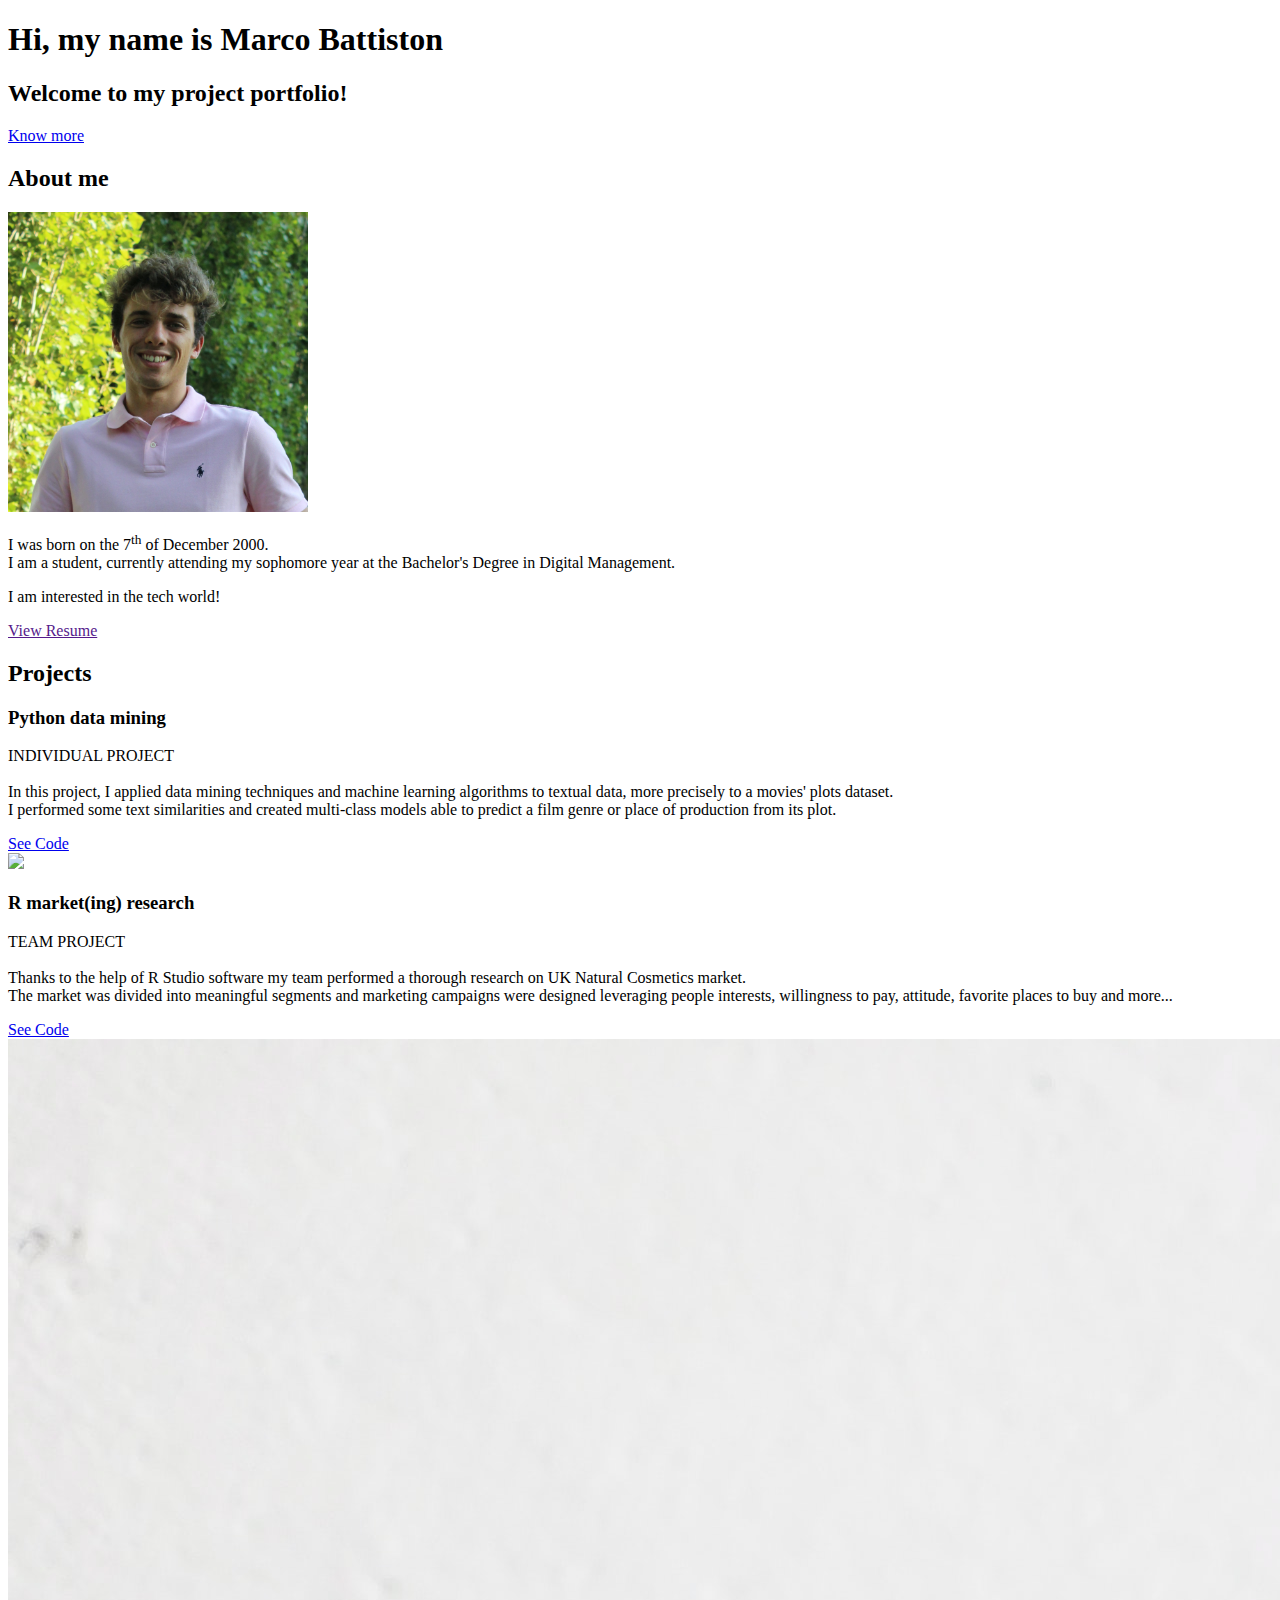
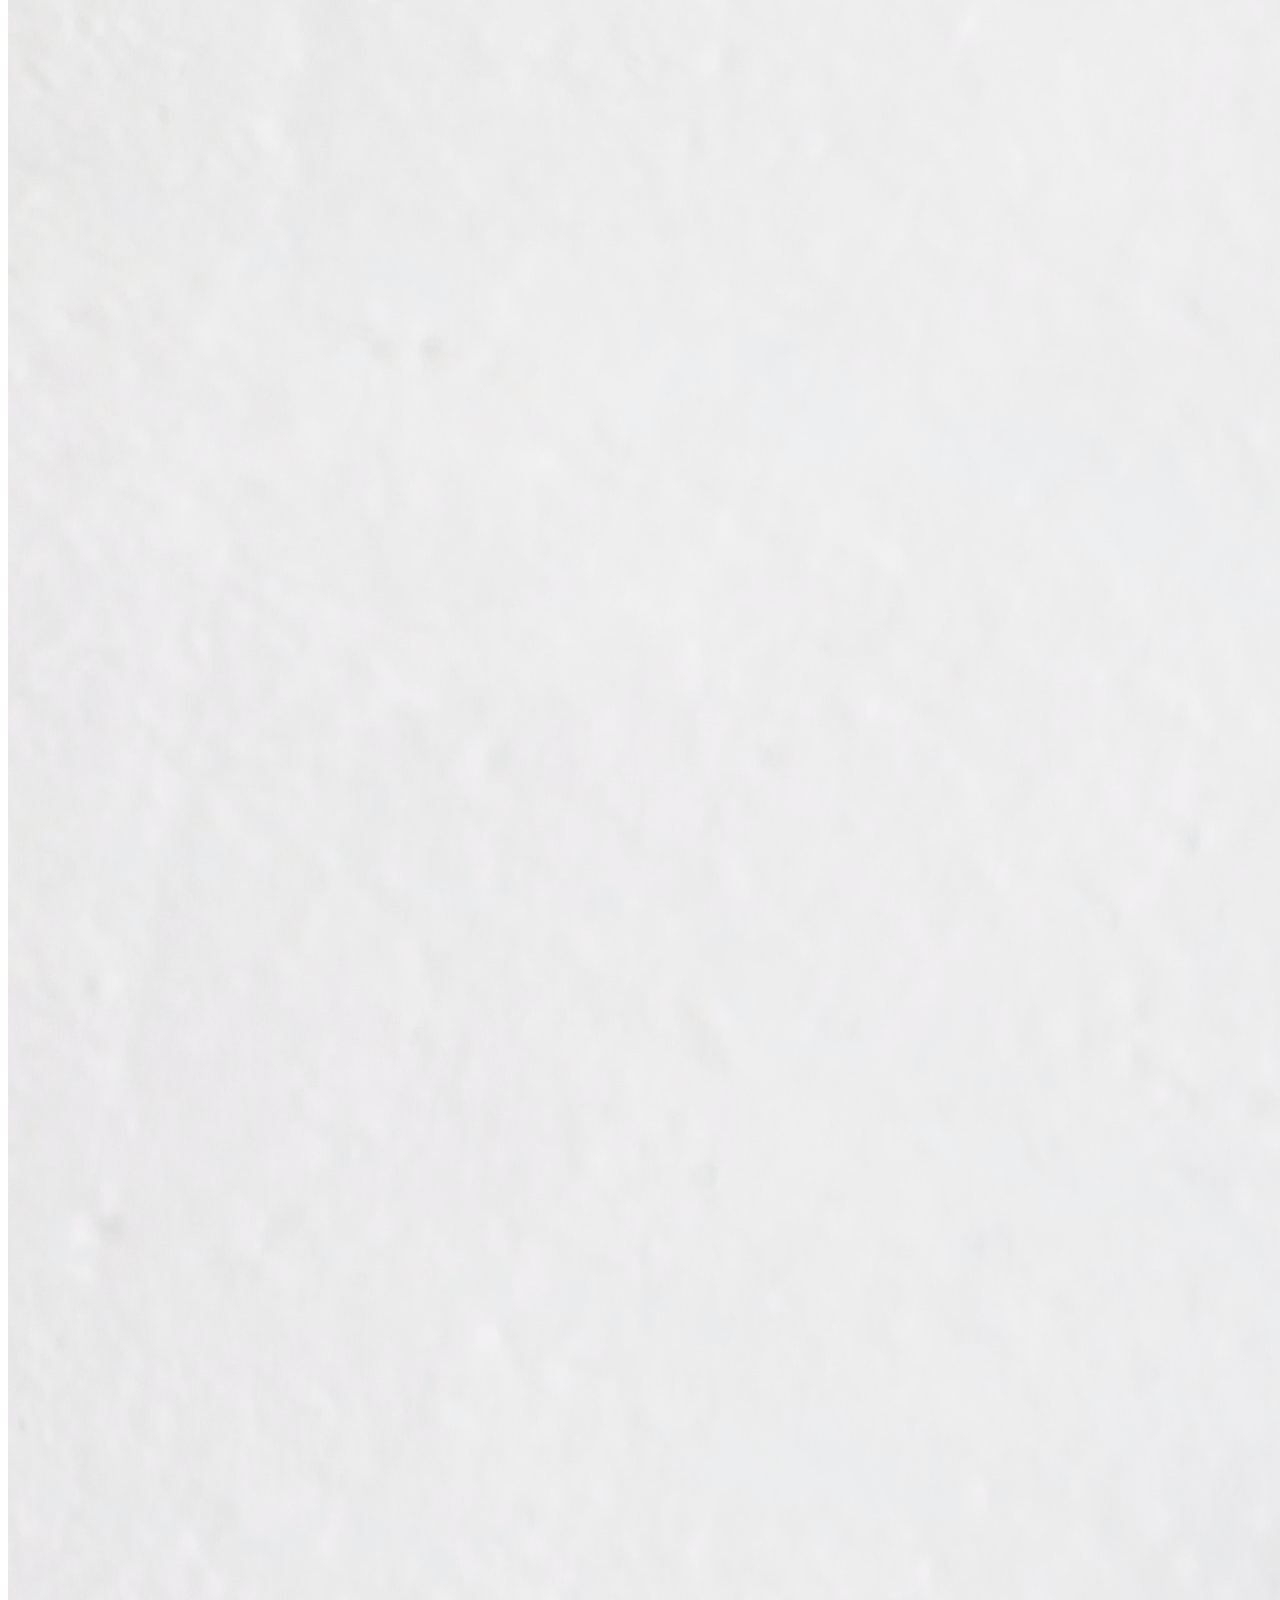
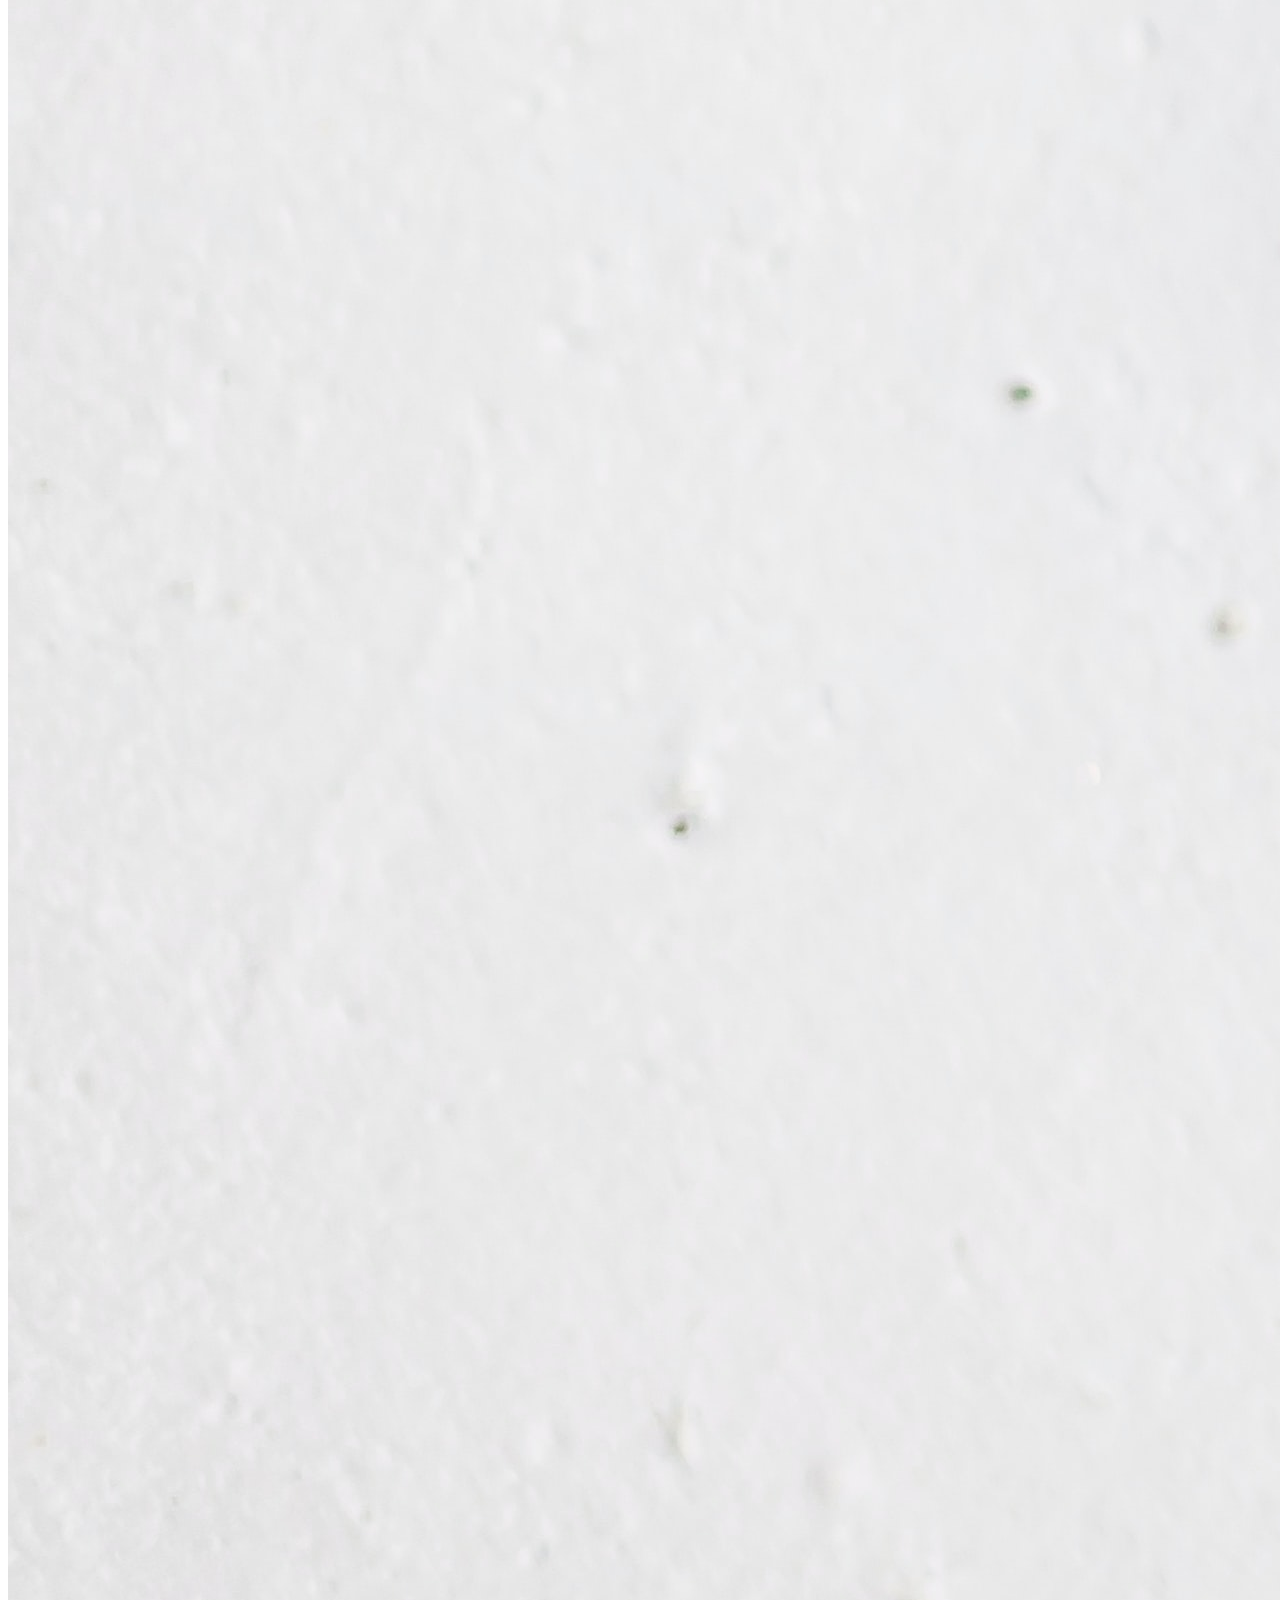
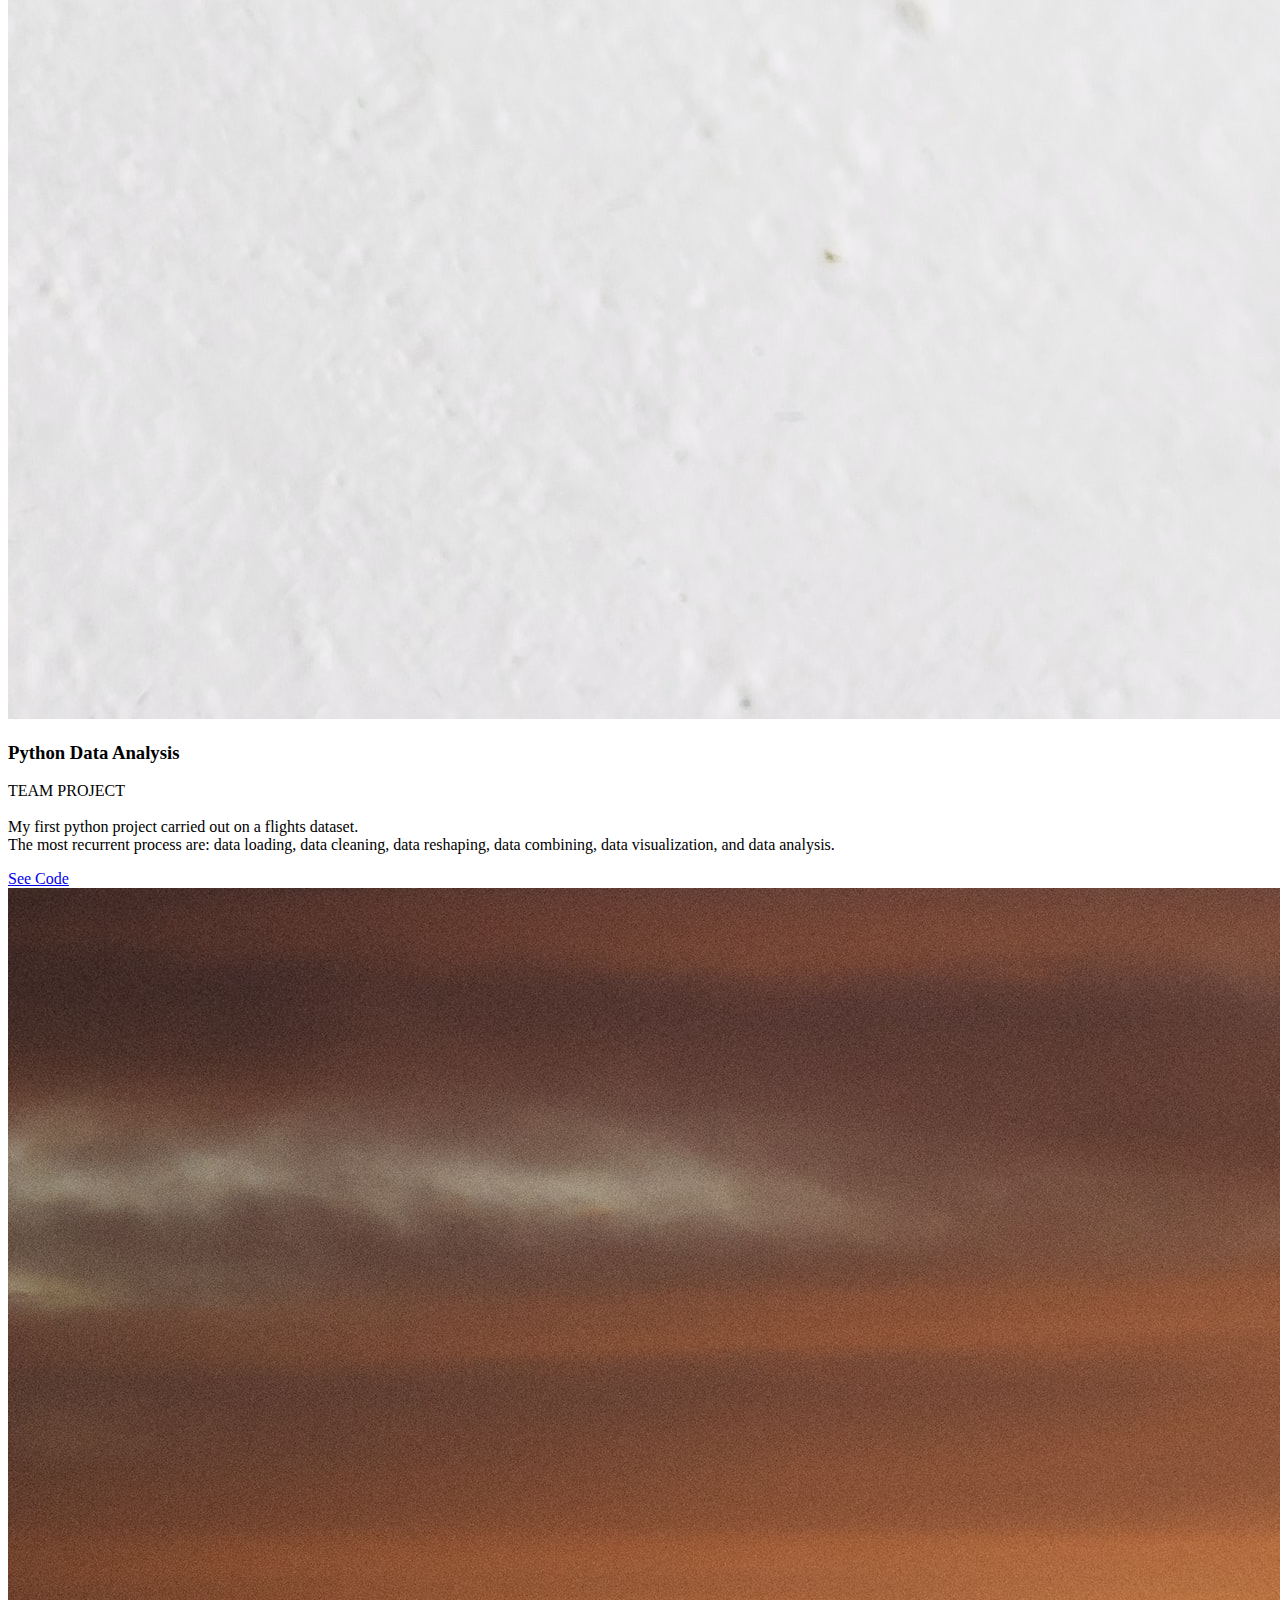
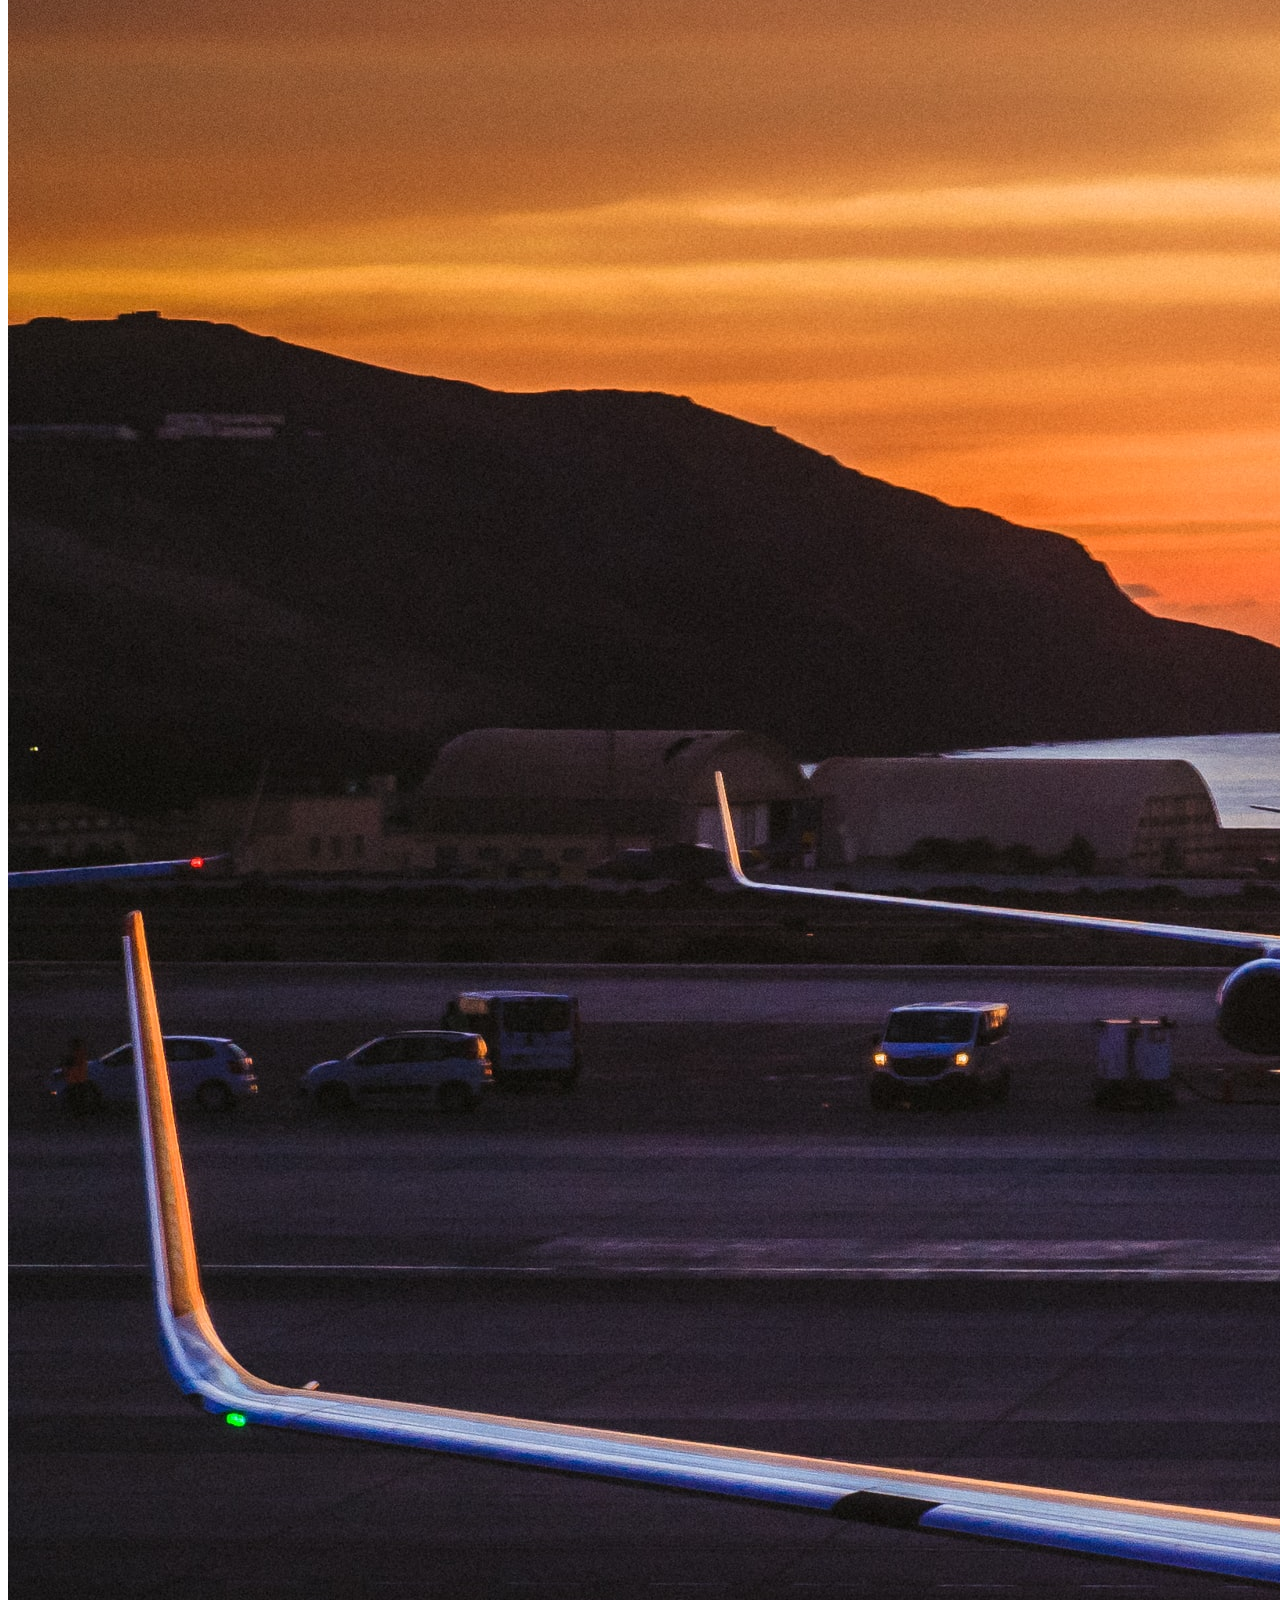
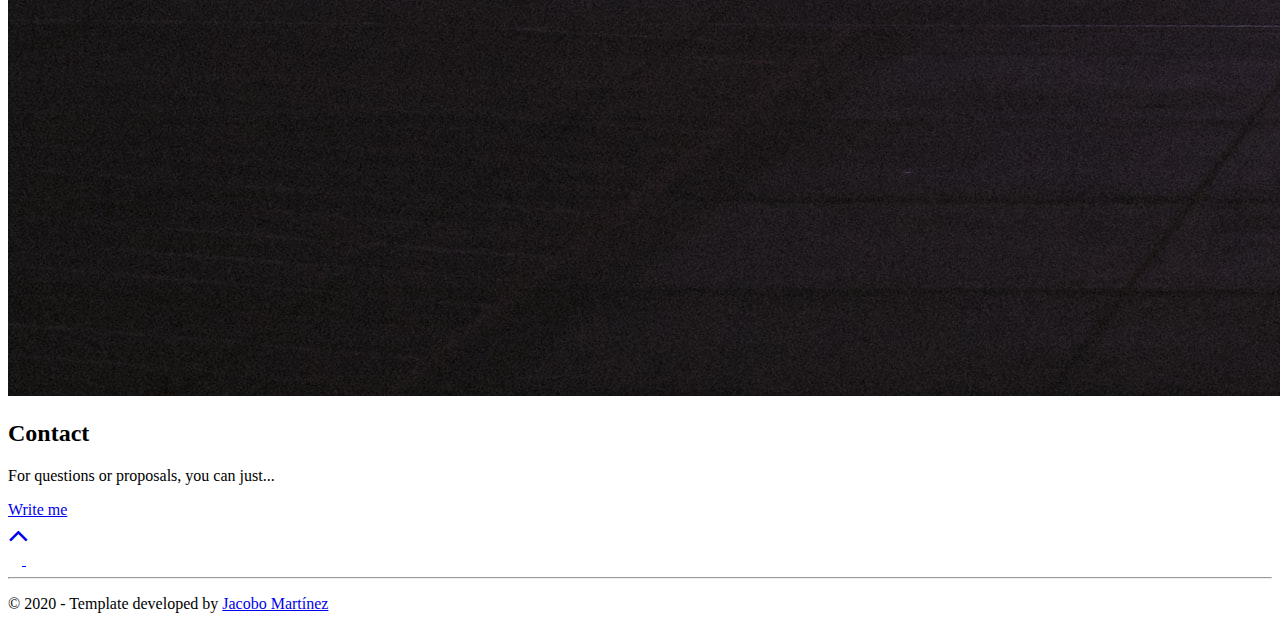
==== src/template.html @ fd0ce382 "Update template.html" ====
<!DOCTYPE html>
<html lang="en">
  <head>
    <meta charset="utf-8" />
    <meta http-equiv="X-UA-Compatible" content="IE=edge" />
    <meta name="viewport" content="width=device-width, initial-scale=1" />
    <link rel="shortcut icon" type="image/png" href="./assets/favicon.png" />

    <!-- Put here your site title -->
    <title>Marco Battiston | Portfolio</title>
    <!-- Add some coding keywords below, Ex: (javascript, yourusername, etc) -->
    <meta name="keywords" content="[username], [name], skill" />
    <!-- Improve your SEO by adding a small descrption of you -->
    <meta name="description" content="[Your name here] | Developer" />

    <!-- Required librarys -->
    <link
      rel="stylesheet"
      href="https://cdnjs.cloudflare.com/ajax/libs/font-awesome/4.7.0/css/font-awesome.min.css"
    />
    <script src="https://unpkg.com/scrollreveal"></script>
    <script>
      ScrollReveal({ reset: false });
    </script>

    <!-- Remove this script once you setup your custom portfolio -->
    <script async defer src="https://buttons.github.io/buttons.js"></script>
  </head>

  <!-- Follow the HTML instructions to create your stunning portfolio website -->
  <body>
    <div id="top"></div>

    <!-- **** Hero Section **** -->
    <div id="hero" class="jumbotron">
      <div class="container">
        <h1 class="hero-title" class="load-hidden">
          Hi, my name is <span class="text-color-main">Marco Battiston</span>
          <br /></h1>
         <h2 class="hero-titlee" class="load-hidden">Welcome to my project portfolio!</h2>
        <p class="hero-cta" class="load-hidden">
          <a class="cta-btn cta-btn--hero" href="#about">Know more</a>
        </p>
      </div>
    </div>
    <!-- /END Hero Section -->

    <!-- **** About Section **** -->
    <section id="about">
      <div class="container">
        <h2 class="section-title">About me</h2>
        <div class="row about-wrapper">
          <div class="col-md-6 col-sm-12">
            <div class="about-wrapper__image">
              <img
                class="img-fluid rounded shadow-lg"
                height="auto"
                width="300px"
                src="./assets/profile.jpg"
                alt="Profile Image"
              />
            </div>
          </div>
          <div class="col-md-6 col-sm-12">
            <div class="about-wrapper__info">
              <p class="about-wrapper__info-text">
                I was born on the 7<sup>th</sup> of December 2000. <br>
                I am a student, currently attending my sophomore year at the Bachelor's Degree in Digital Management.
              </p>
              <p class="about-wrapper__info-text">
                I am interested in the tech world!
              </p>
              <span class="d-flex mt-3">
                <a target="_blank" class="cta-btn cta-btn--resume" href="">
                  View Resume
                </a>
              </span>
            </div>
          </div>
        </div>
      </div>
    </section>
    <!-- /END About Section -->

    <!-- **** Projects Section **** -->
    <section id="projects">
      <div class="container">
        <div class="project-wrapper">
          <h2 class="section-title dark-blue-text">Projects</h2>

          <!-- Each .row is a project -->
          <div class="row">
            <div class="col-lg-4 col-sm-12">
              <div class="project-wrapper__text">
                <h3 class="project-wrapper__text-title">Python data mining</h3>
                <div>
                  <p class="mb-4">
                    INDIVIDUAL PROJECT <br>
                    <br>
                    In this project, I applied data mining techniques and machine learning algorithms to textual data, more precisely to a movies' plots dataset.<br>
                    I performed some text similarities and created multi-class models able to predict a film genre or place of production from its plot.

                  </p>
                </div>
                <a target="_blank" class="cta-btn cta-btn--hero" href="https://marcobattiston21.github.io/movies_mining/">
                  See Code
                </a>
              </div>
            </div>
            <div class="col-lg-8 col-sm-12">
              <div class="project-wrapper__image">
                <a href="https://marcobattiston21.github.io/movies_mining/" target="_blank">
                  <div data-tilt class="thumbnail rounded">
                    <img class="img-fluid" src="./assets/project_0.jpg" />
                  </div>
                </a>
              </div>
            </div>
          </div>
          <!-- /END Project -->

          <!-- Each .row is a project -->
          <div class="row">
            <div class="col-lg-4 col-sm-12">
              <div class="project-wrapper__text">
                <h3 class="project-wrapper__text-title">R market(ing) research</h3>
                <div>
                  <p class="mb-4">
                    TEAM PROJECT <br>
                    <br>
                    Thanks to the help of R Studio software my team performed a thorough research on UK Natural Cosmetics market.<br>
                    The market was divided into meaningful segments and marketing campaigns were designed leveraging people interests, willingness to pay, attitude, favorite places to buy and more...
                  </p>
                </div>
                <a target="_blank" class="cta-btn cta-btn--hero" href="https://marcobattiston21.github.io/R_market-ing_research/">
                  See Code
                </a>
              </div>
            </div>
            <div class="col-lg-8 col-sm-12">
              <div class="project-wrapper__image">
                <a href="https://marcobattiston21.github.io/R_market-ing_research/" target="_blank">
                  <div data-tilt class="thumbnail rounded">
                    <img class="img-fluid" src="./assets/project_1.jpg" />
                  </div>
                </a>
              </div>
            </div>
          </div>
          <!-- /END Project -->

          <!-- Each .row is a project -->
          <div class="row">
            <div class="col-lg-4 col-sm-12">
              <div class="project-wrapper__text">
                <h3 class="project-wrapper__text-title">Python Data Analysis</h3>
                <div>
                  <p class="mb-4">
                    TEAM PROJECT <br>
                    <br>
                    My first python project carried out on a flights dataset. <br>
                    The most recurrent process are: data loading, data cleaning, data reshaping, data combining, data visualization, and data analysis.
                  </p>
                </div>
                <a target="_blank" class="cta-btn cta-btn--hero" href="https://marcobattiston21.github.io/tourism-culture/">
                  See Code
                </a>
              </div>
            </div>
            <div class="col-lg-8 col-sm-12">
              <div class="project-wrapper__image">
                <a href="https://marcobattiston21.github.io/tourism-culture/" target="_blank">
                  <div data-tilt class="thumbnail rounded">
                    <img class="img-fluid" src="./assets/project_2.jpg" />
                  </div>
                </a>
              </div>
            </div>
          </div>
          <!-- /END Project -->
        </div>
      </div>
    </section>
    <!-- /END Projects Section -->

    <!-- **** Contact Section **** -->
    <section id="contact">
      <div class="container">
        <h2 class="section-title">Contact</h2>
        <div class="contact-wrapper">
          <p class="contact-wrapper__text">For questions or proposals, you can just...</p>
          <a
            target="_blank"
            class="cta-btn cta-btn--resume"
            href="mailto:marcobattiston21@gmail.com"
            >Write me</a
          >
        </div>
      </div>
    </section>
    <!-- /END Contact Section -->

    <!-- **** Footer Section **** -->
    <footer class="footer navbar-static-bottom">
      <div class="container">
        <a href="#top" class="back-to-top">
          <i class="fa fa-angle-up fa-2x" aria-hidden="true"></i>
        </a>
        <div class="social-links">
          <a href="https://www.linkedin.com/in/marco-battiston-33ab6a193/" target="_blank">
            <i class="fa fa-linkedin fa-inverse"></i>
          </a>
          <a href="https://github.com/marcobattiston21" target="_blank">
            <i class="fa fa-github fa-inverse"></i>
          </a>
        </div>

        <hr />

        <!-- If you give me some credit, will be huge for me :) -->
        <p class="footer__text">
          © 2020 - Template developed by
          <a href="https://github.com/cobidev" target="_blank"
            >Jacobo Martínez</a>
        </p>
      </div>
    </footer>
    <!-- /END Footer Section -->
  </body>
</html>
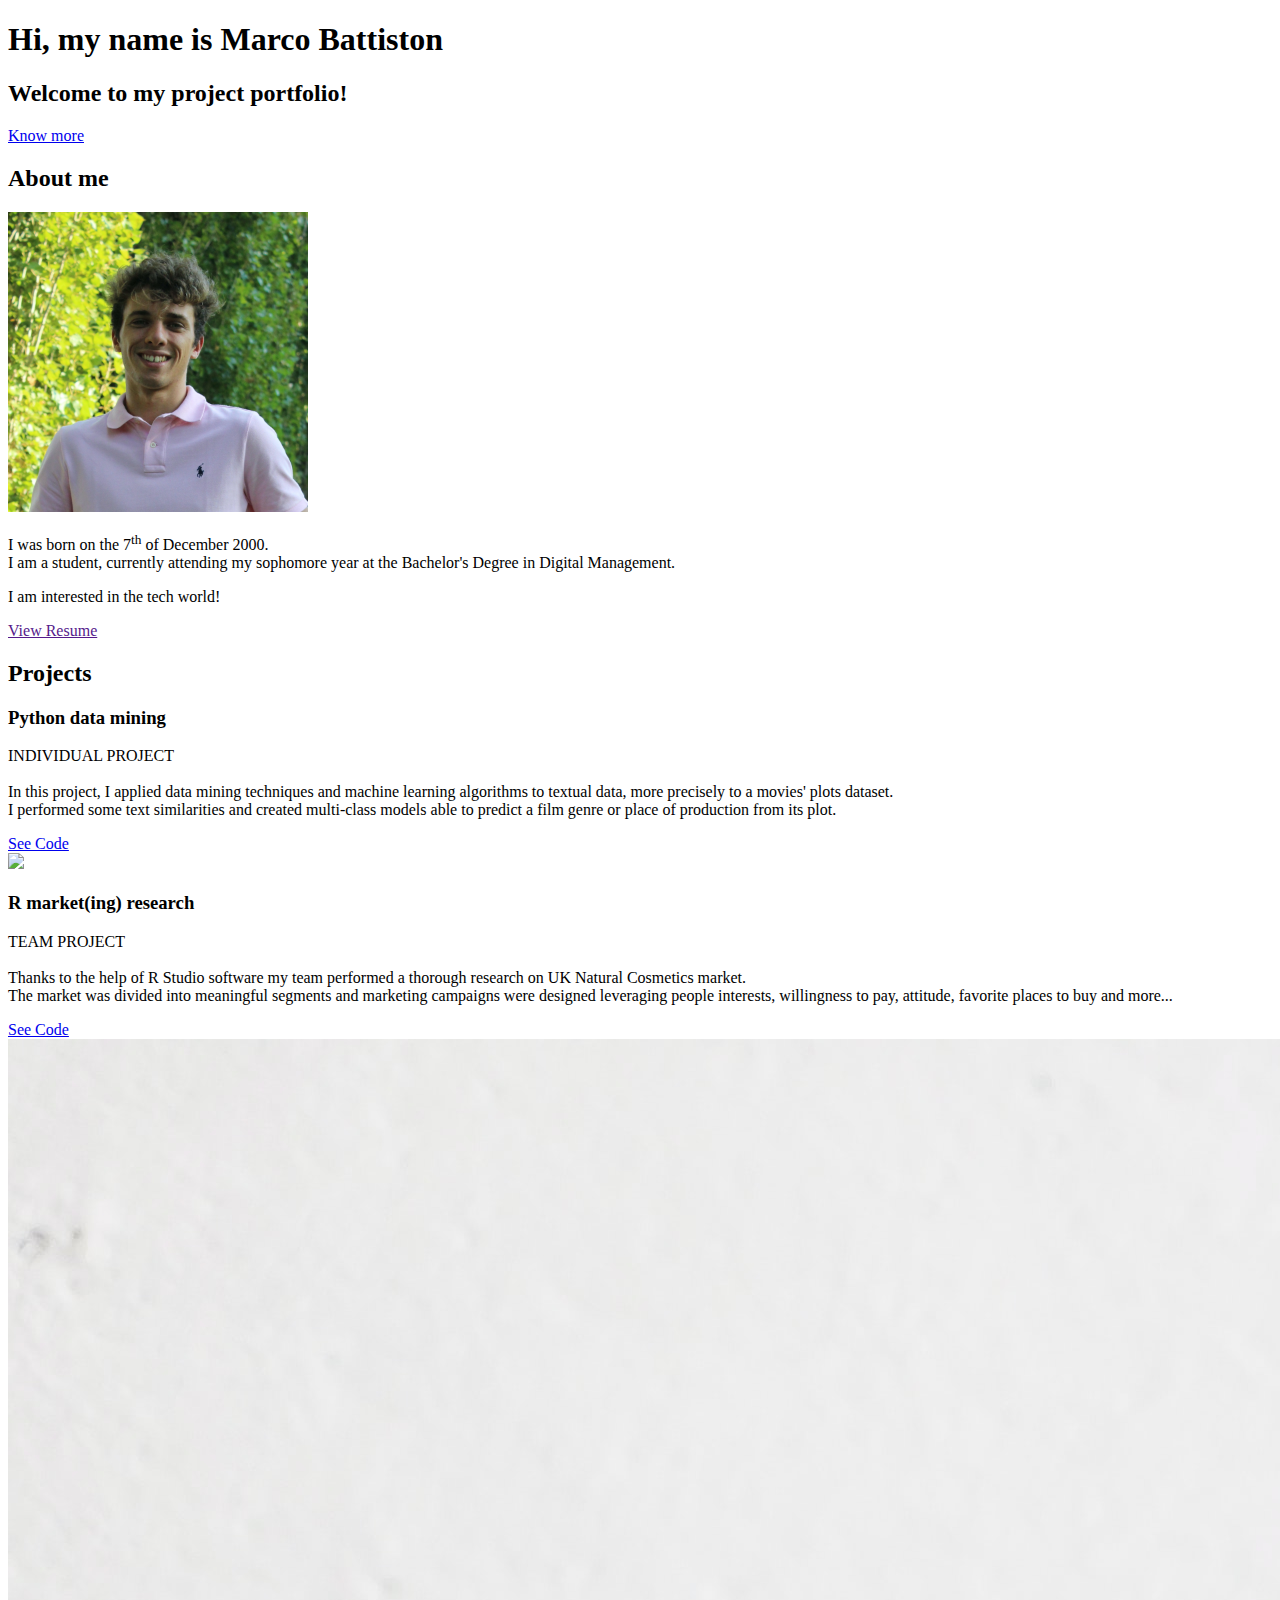
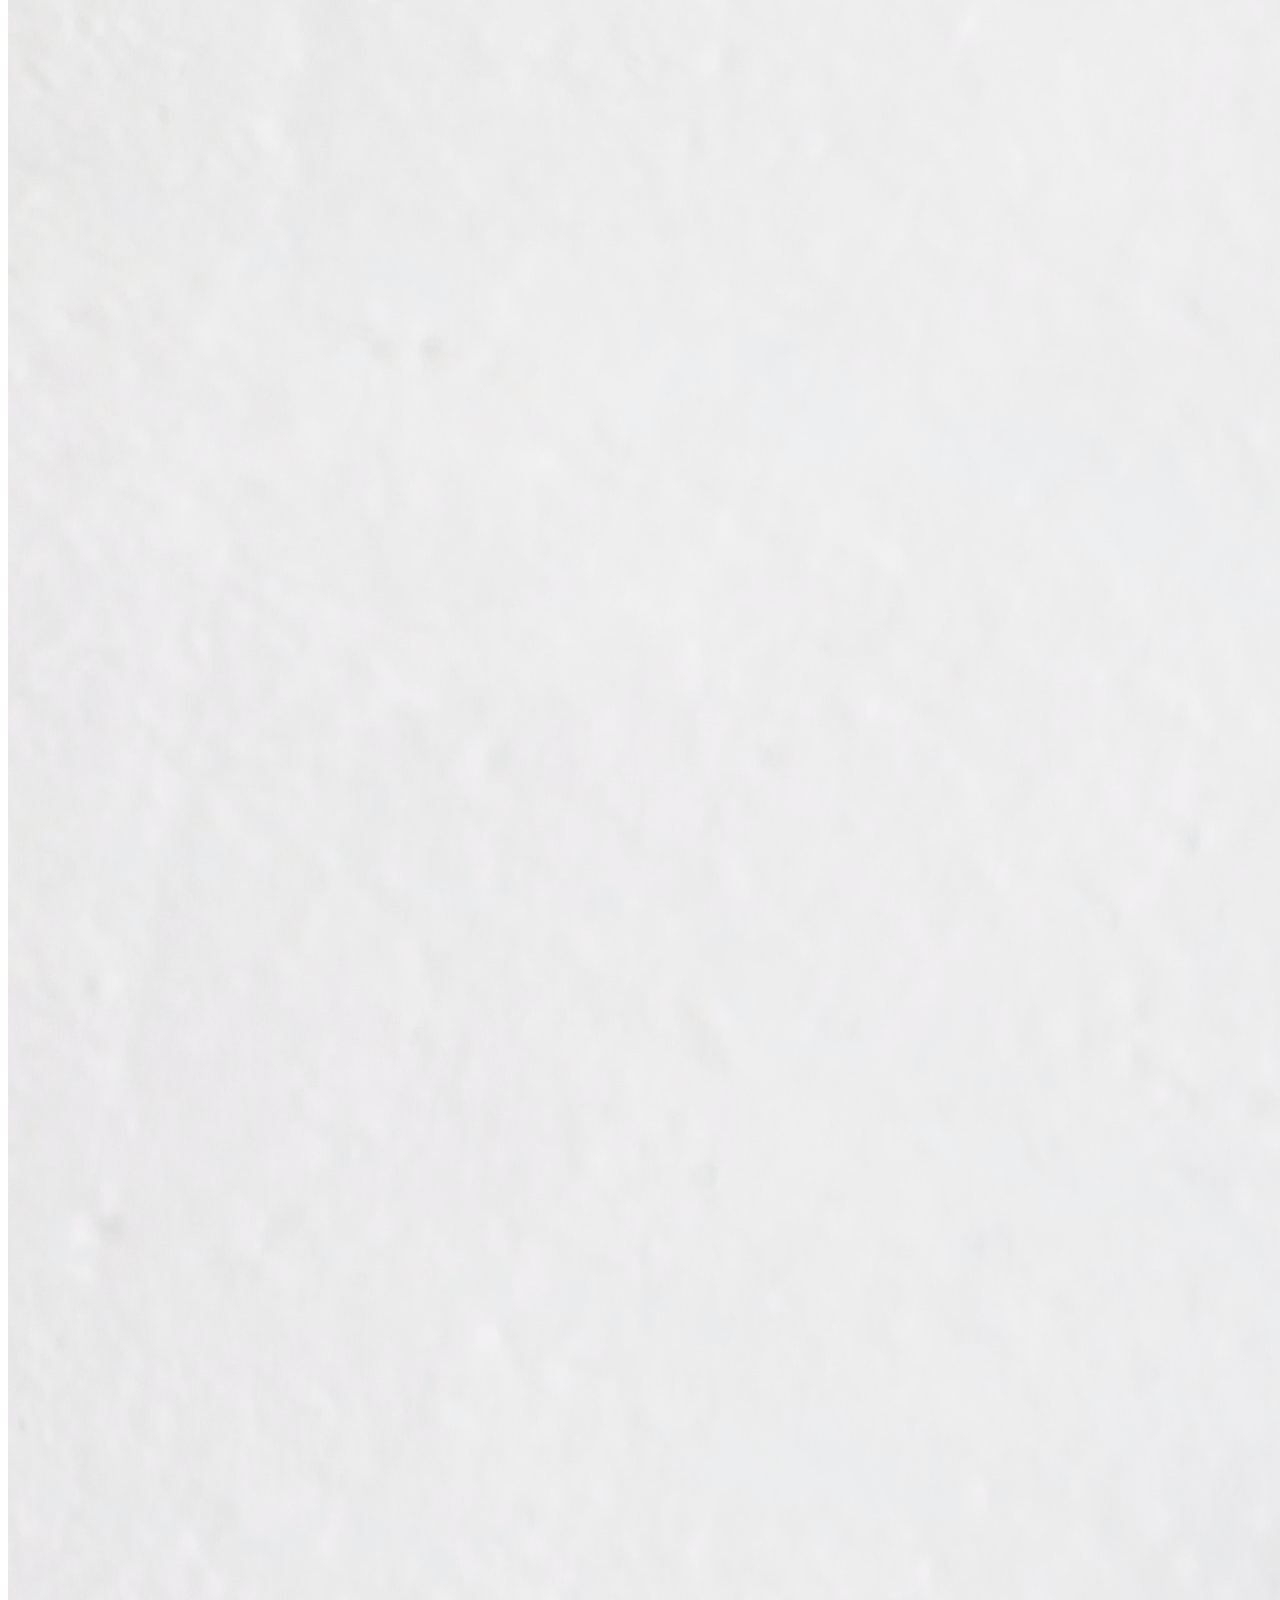
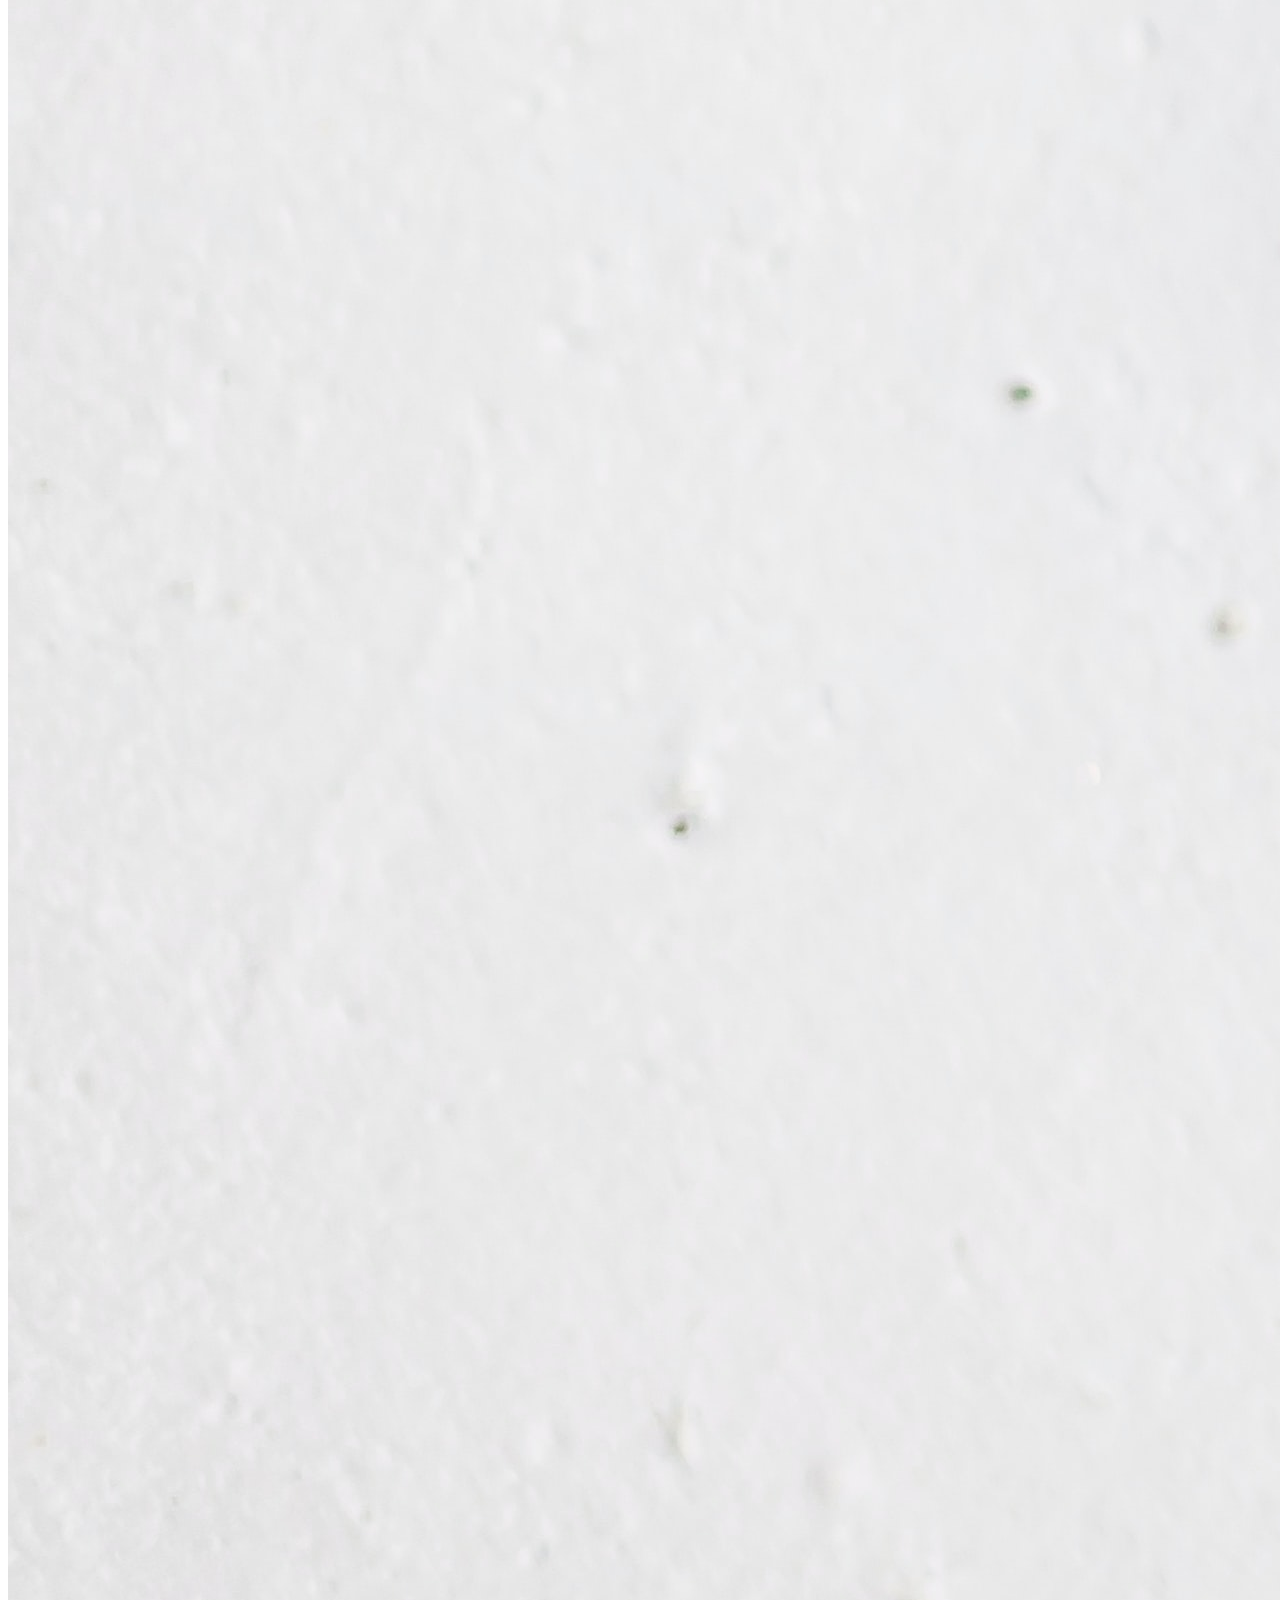
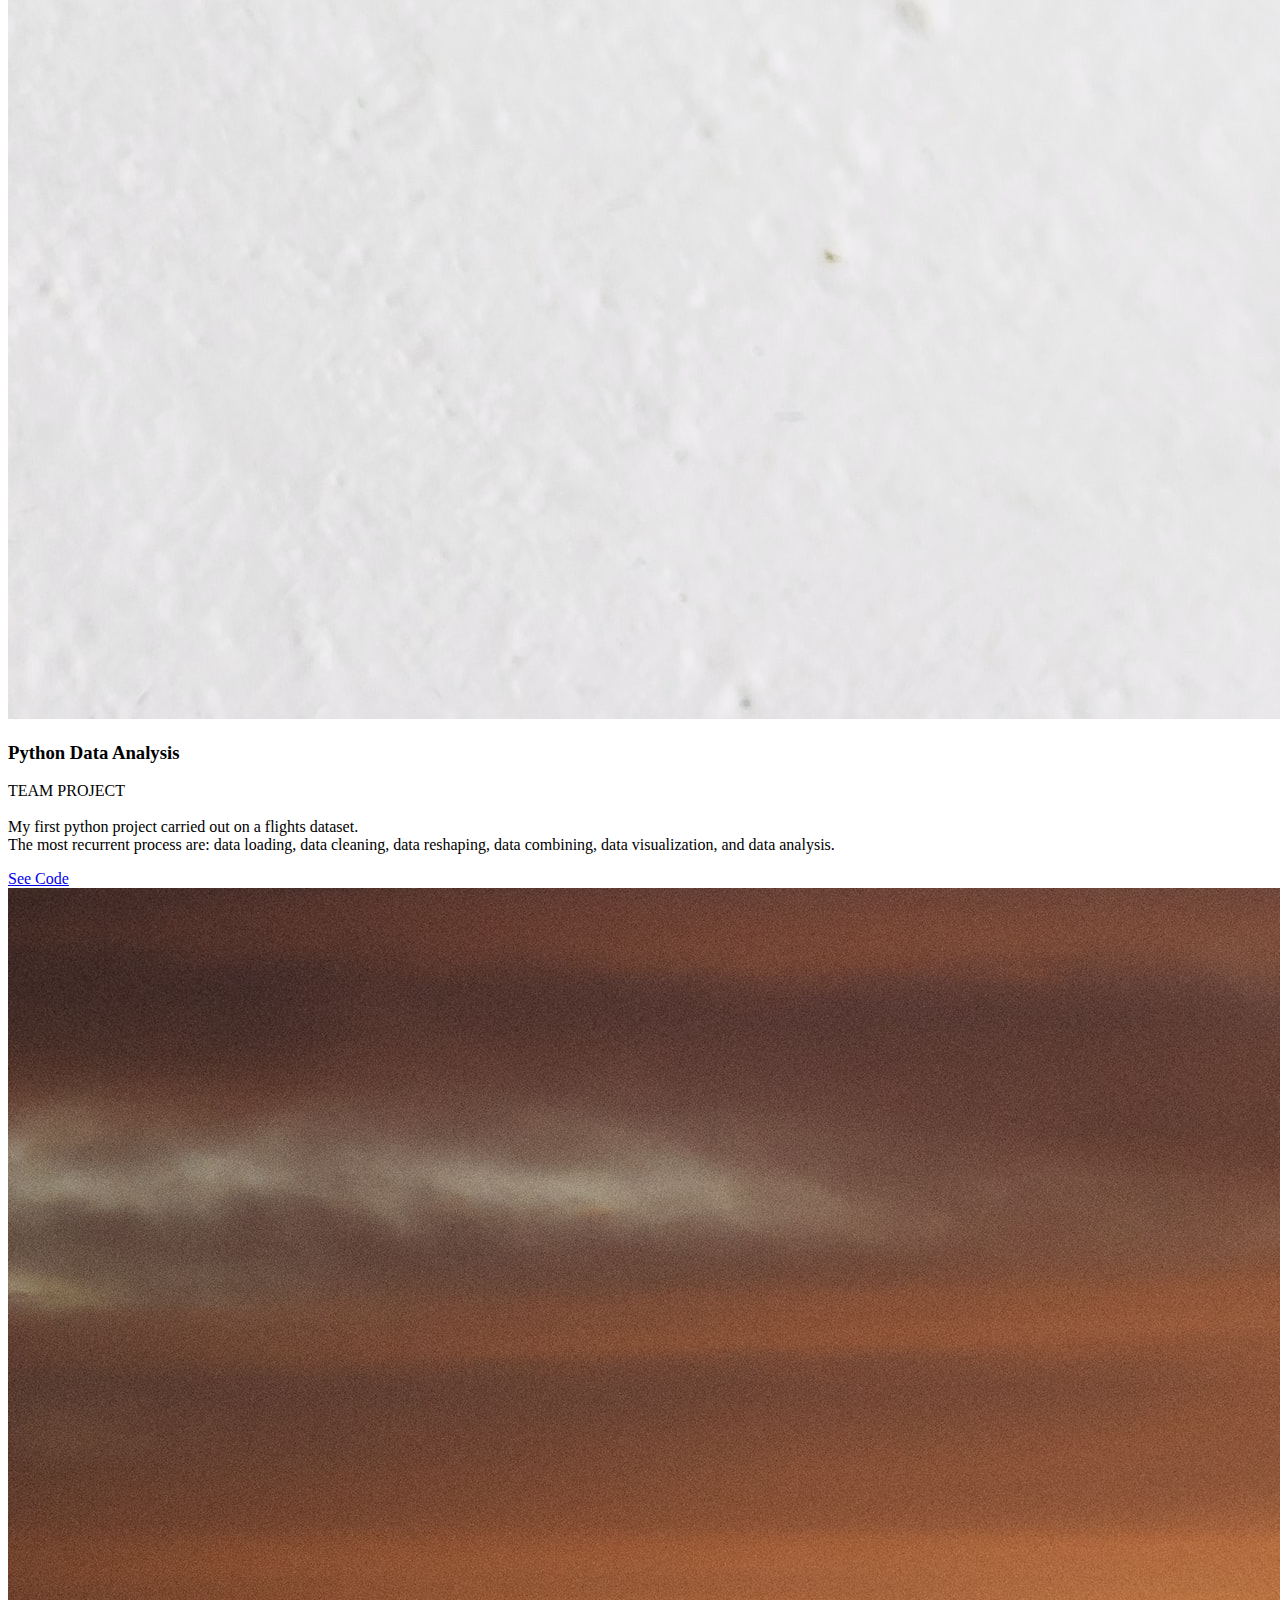
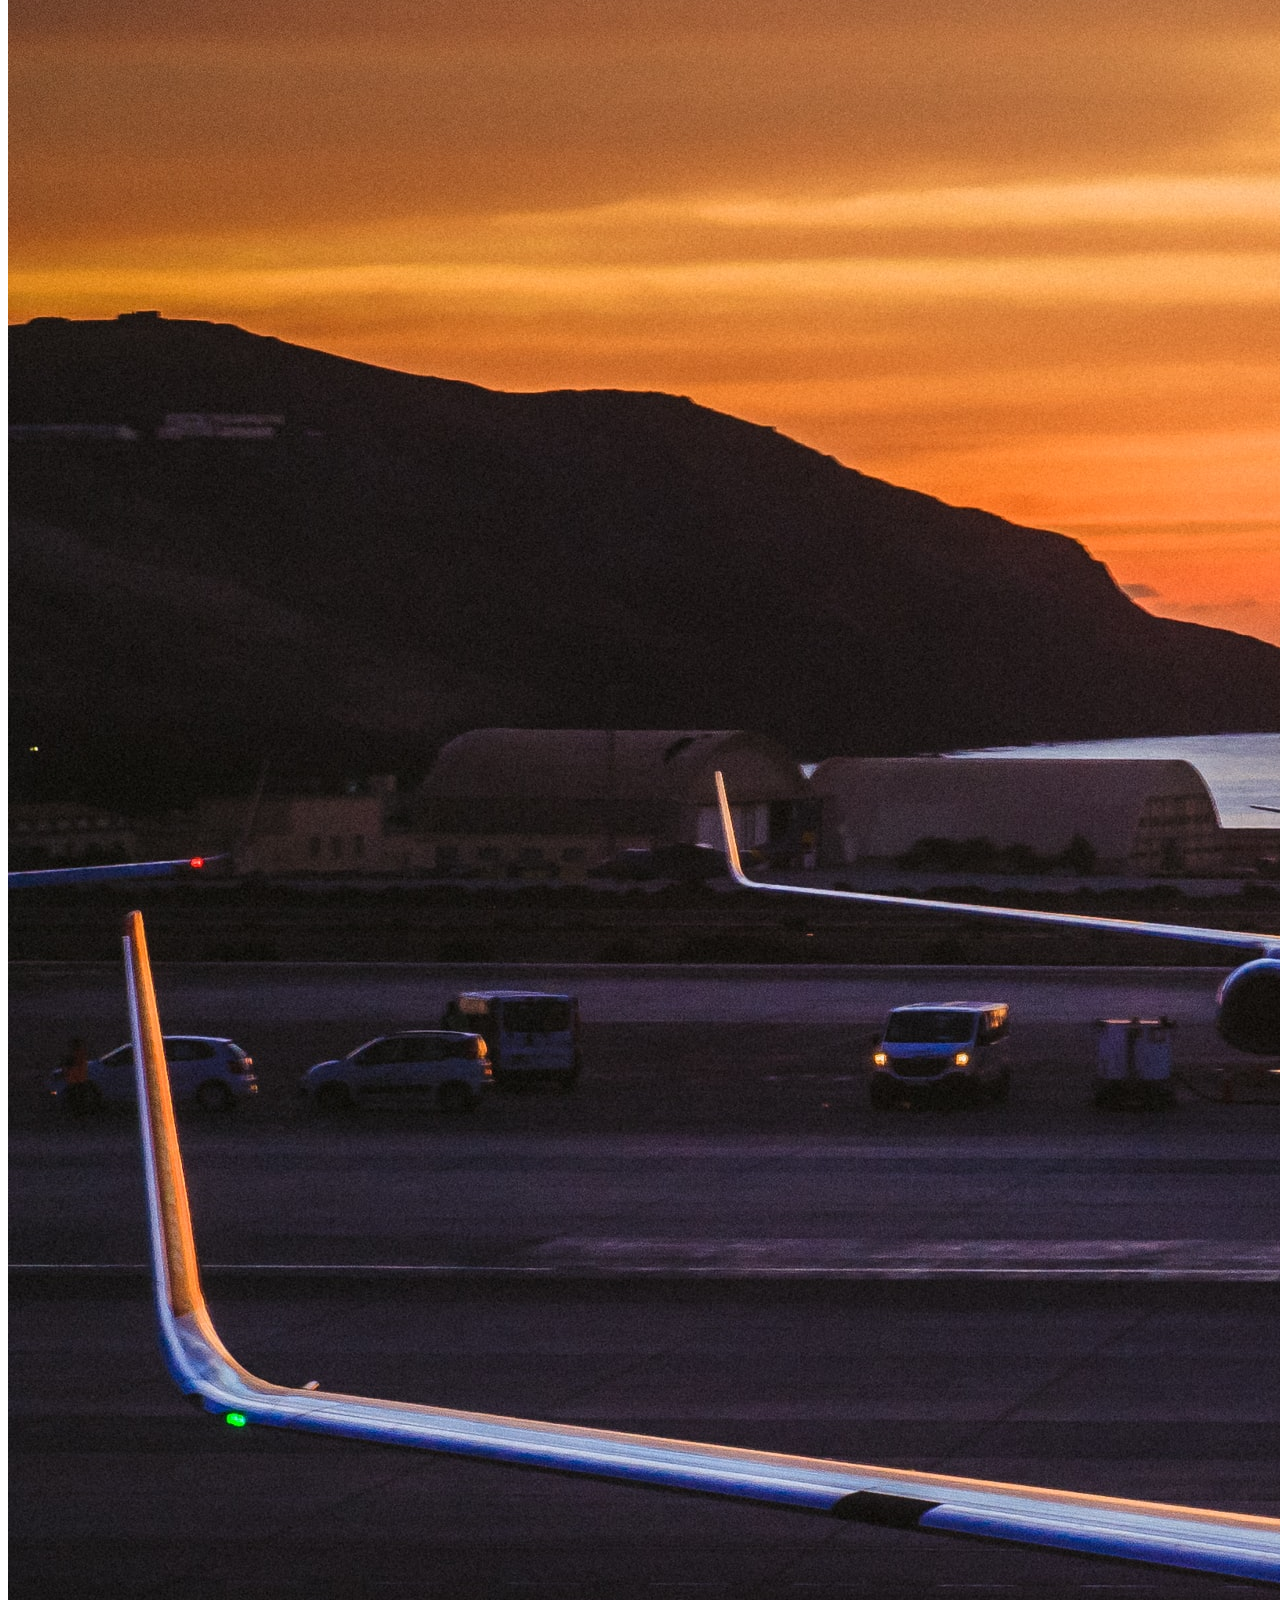
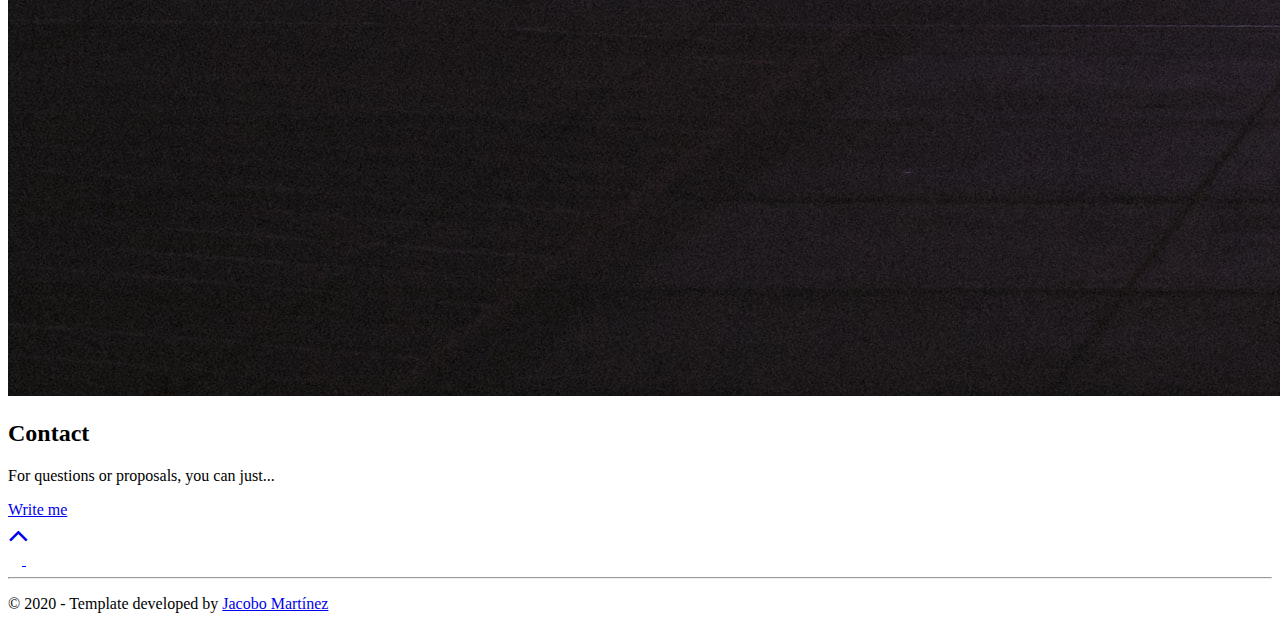
==== commit de0ca88e: "Update template.html" ====
--- a/src/template.html
+++ b/src/template.html
@@ -169,7 +169,7 @@
             </div>
             <div class="col-lg-8 col-sm-12">
               <div class="project-wrapper__image">
-                <a href="https://marcobattiston21.github.io/tourism-culture/" target="_blank">
+                <a href="https://marcobattiston21.github.io/tourism-culture/index.html" target="_blank">
                   <div data-tilt class="thumbnail rounded">
                     <img class="img-fluid" src="./assets/project_2.jpg" />
                   </div>
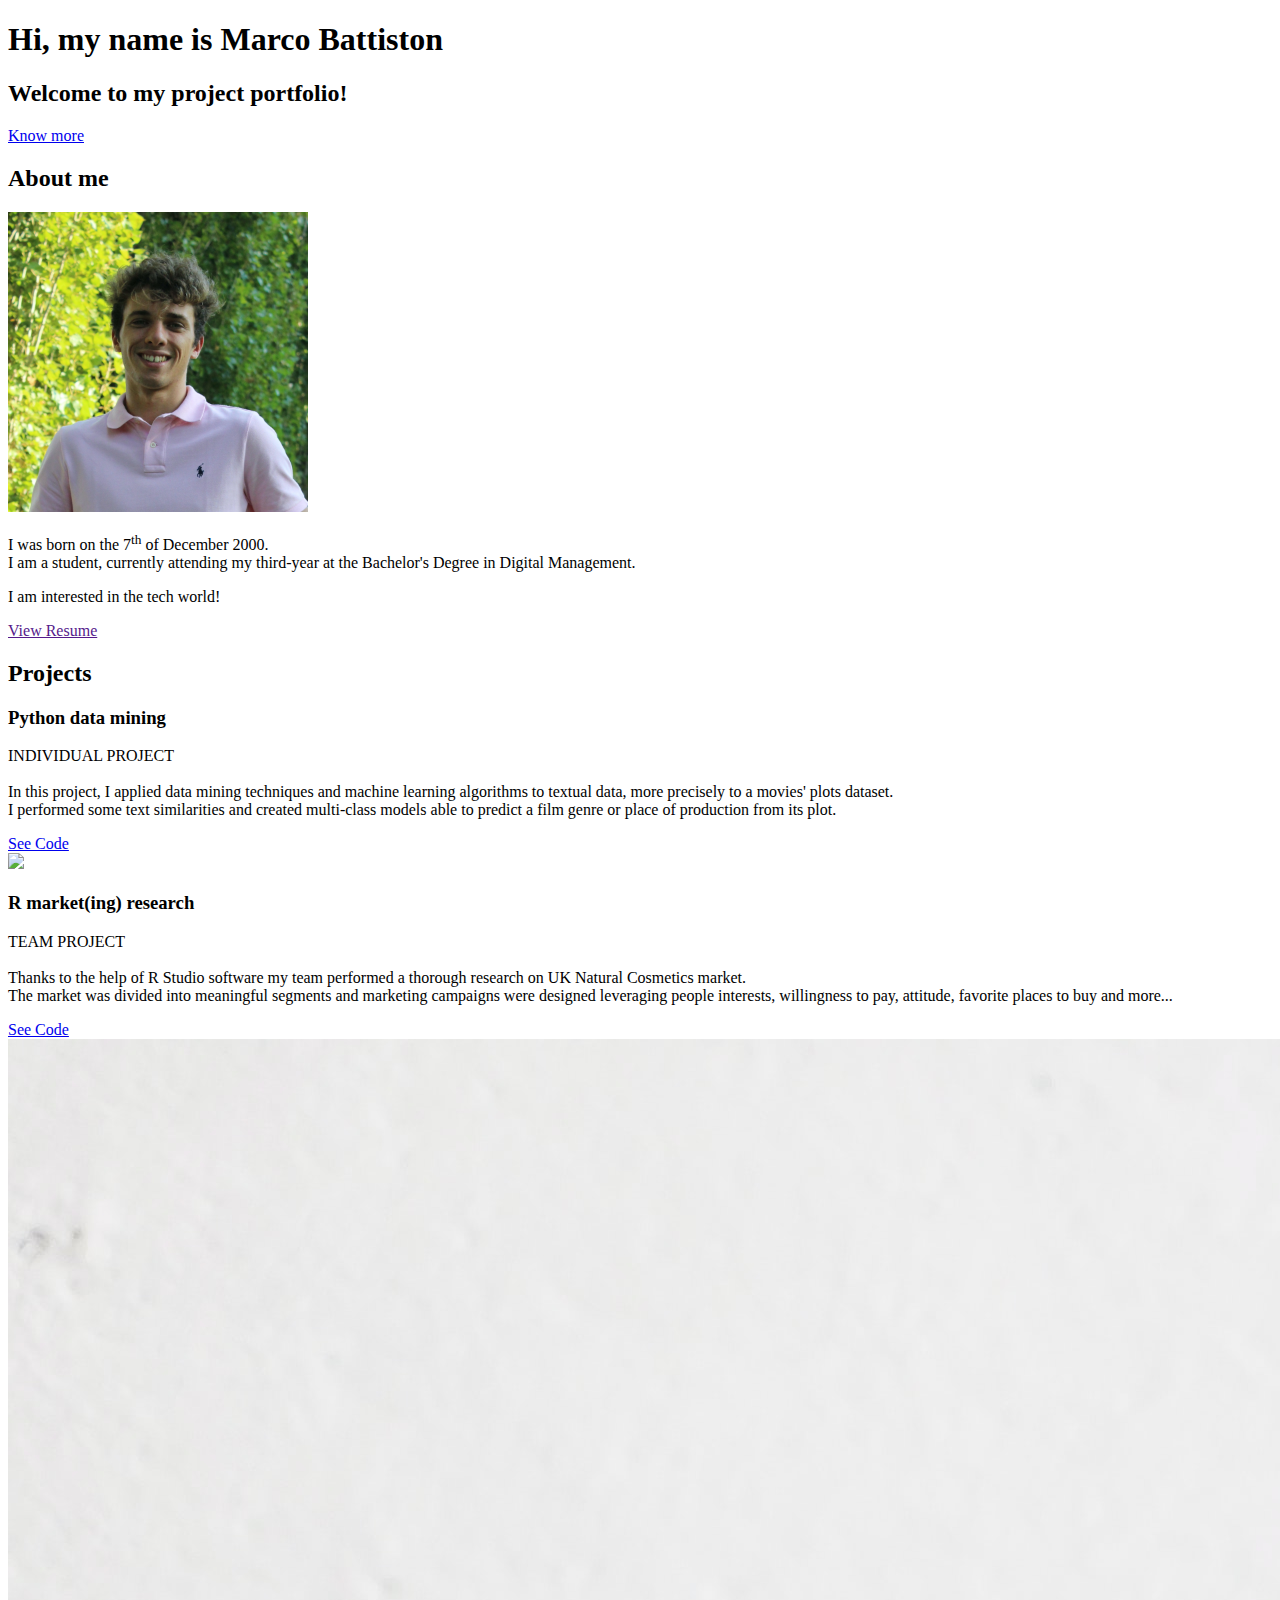
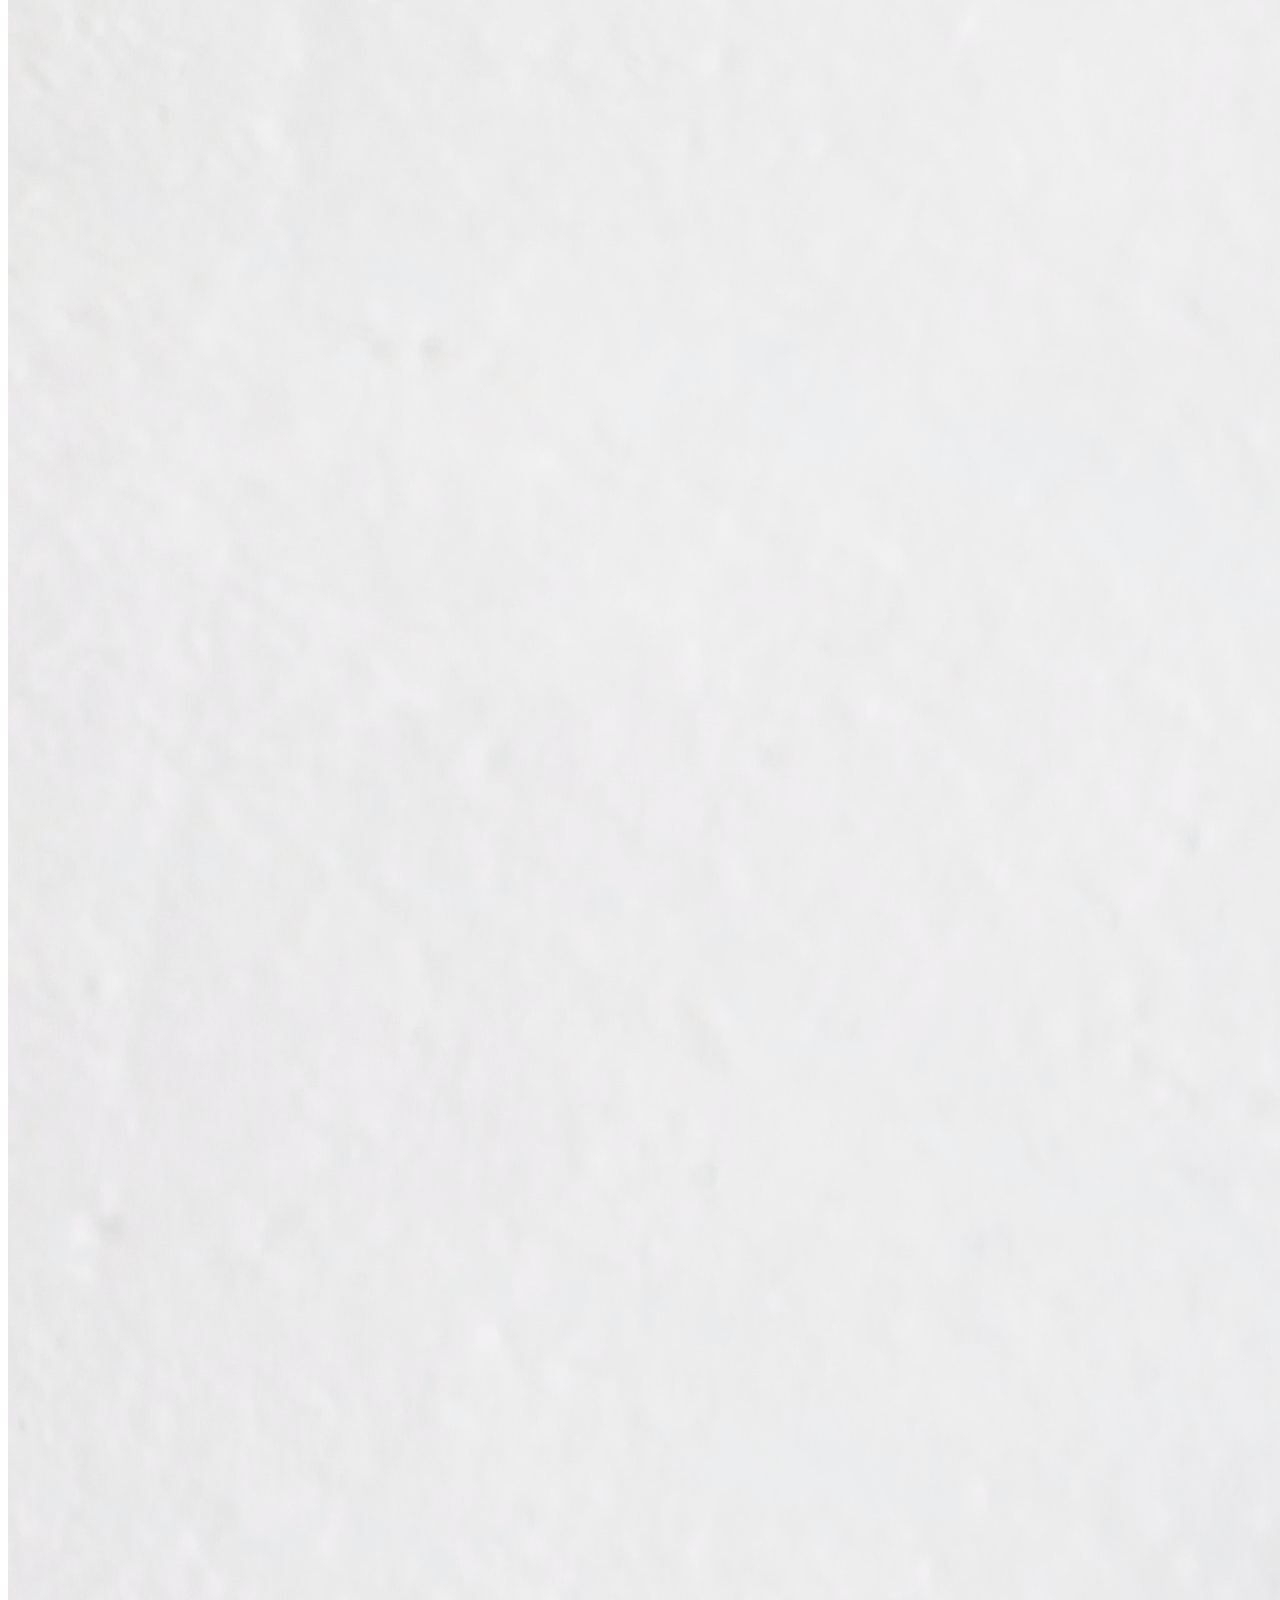
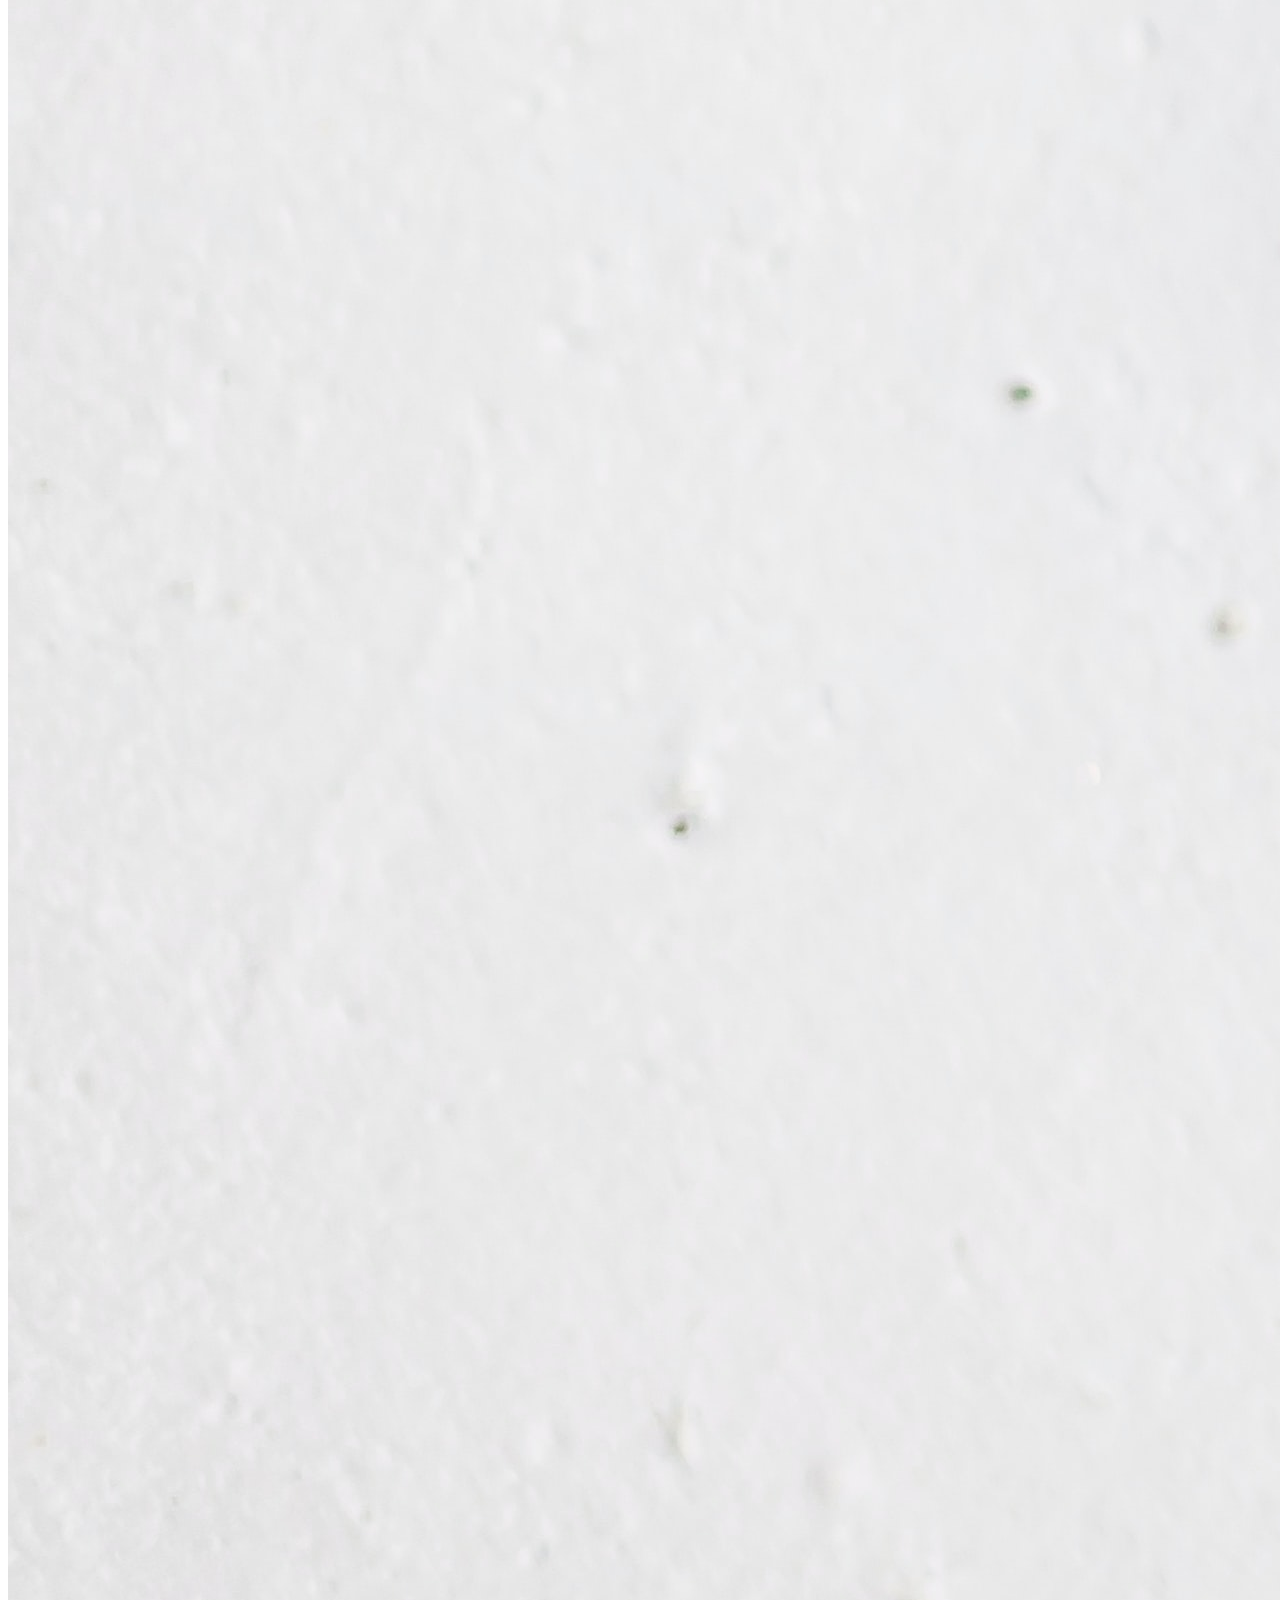
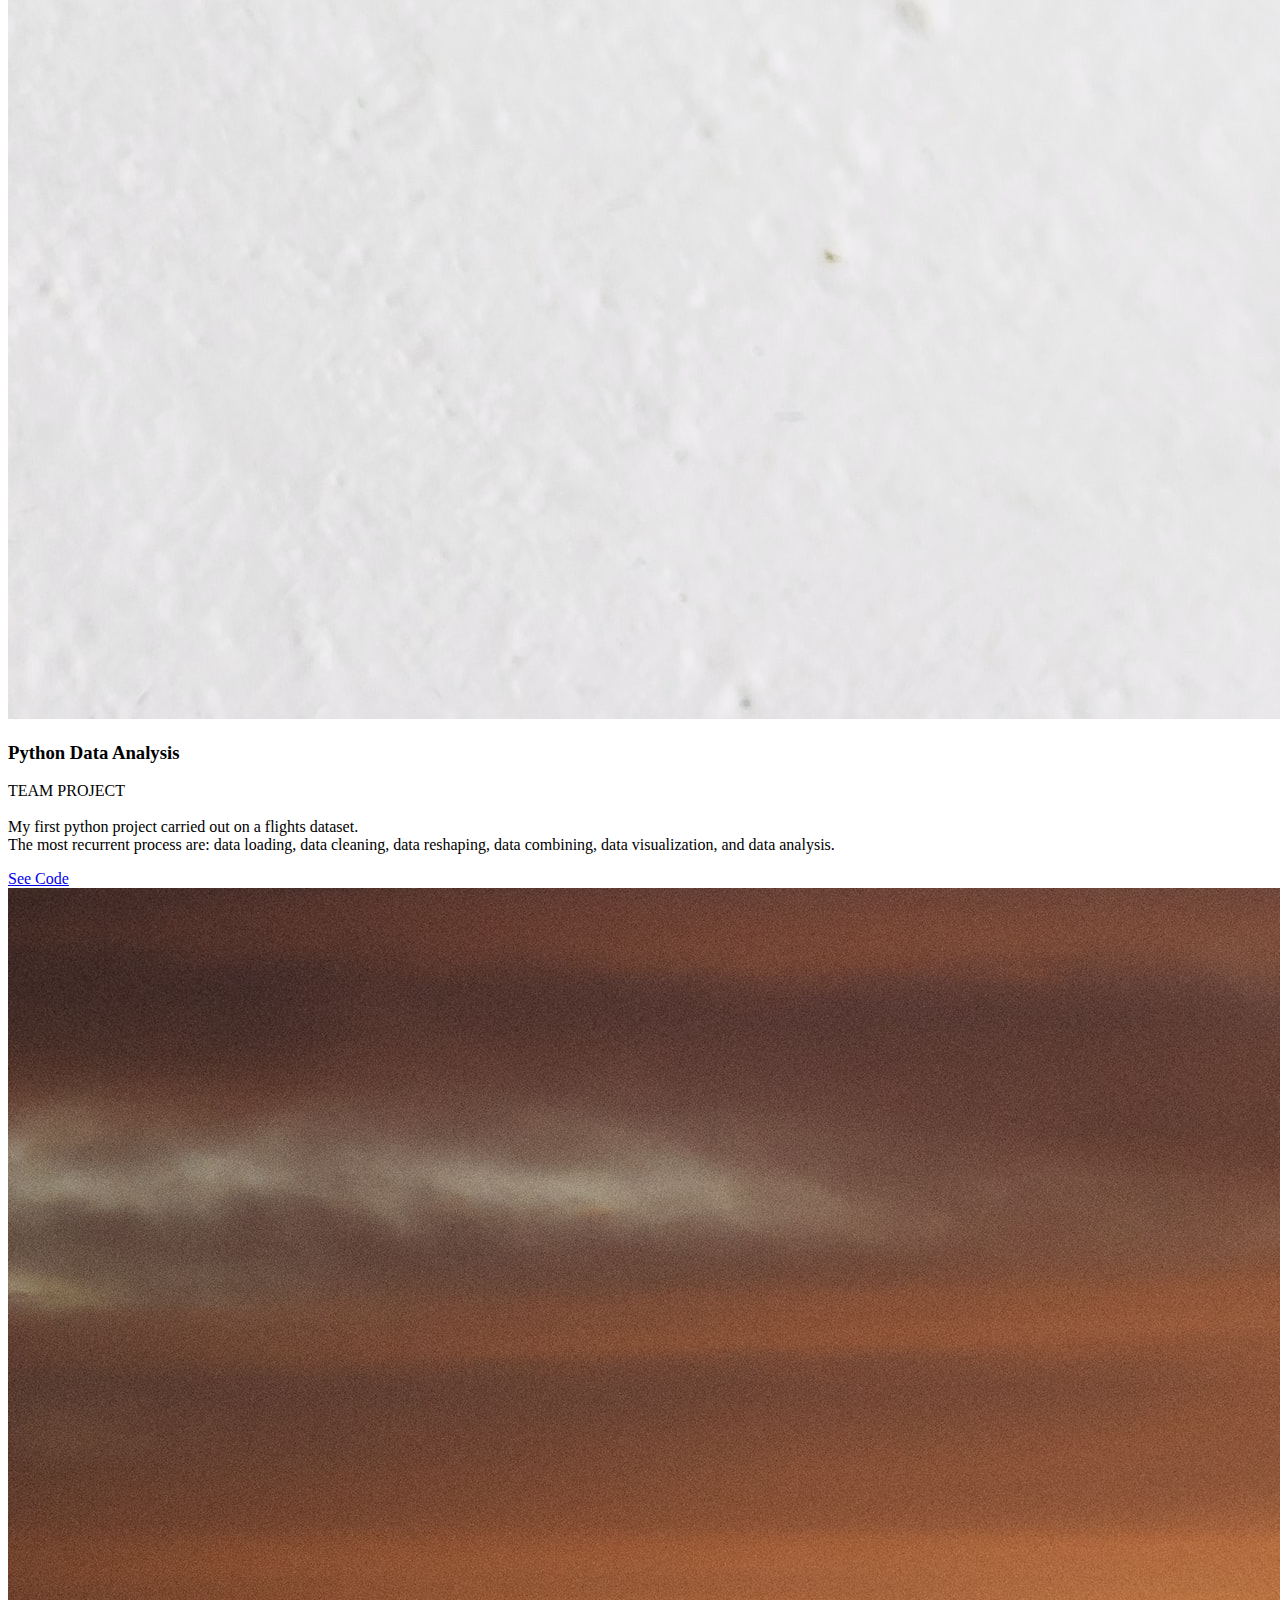
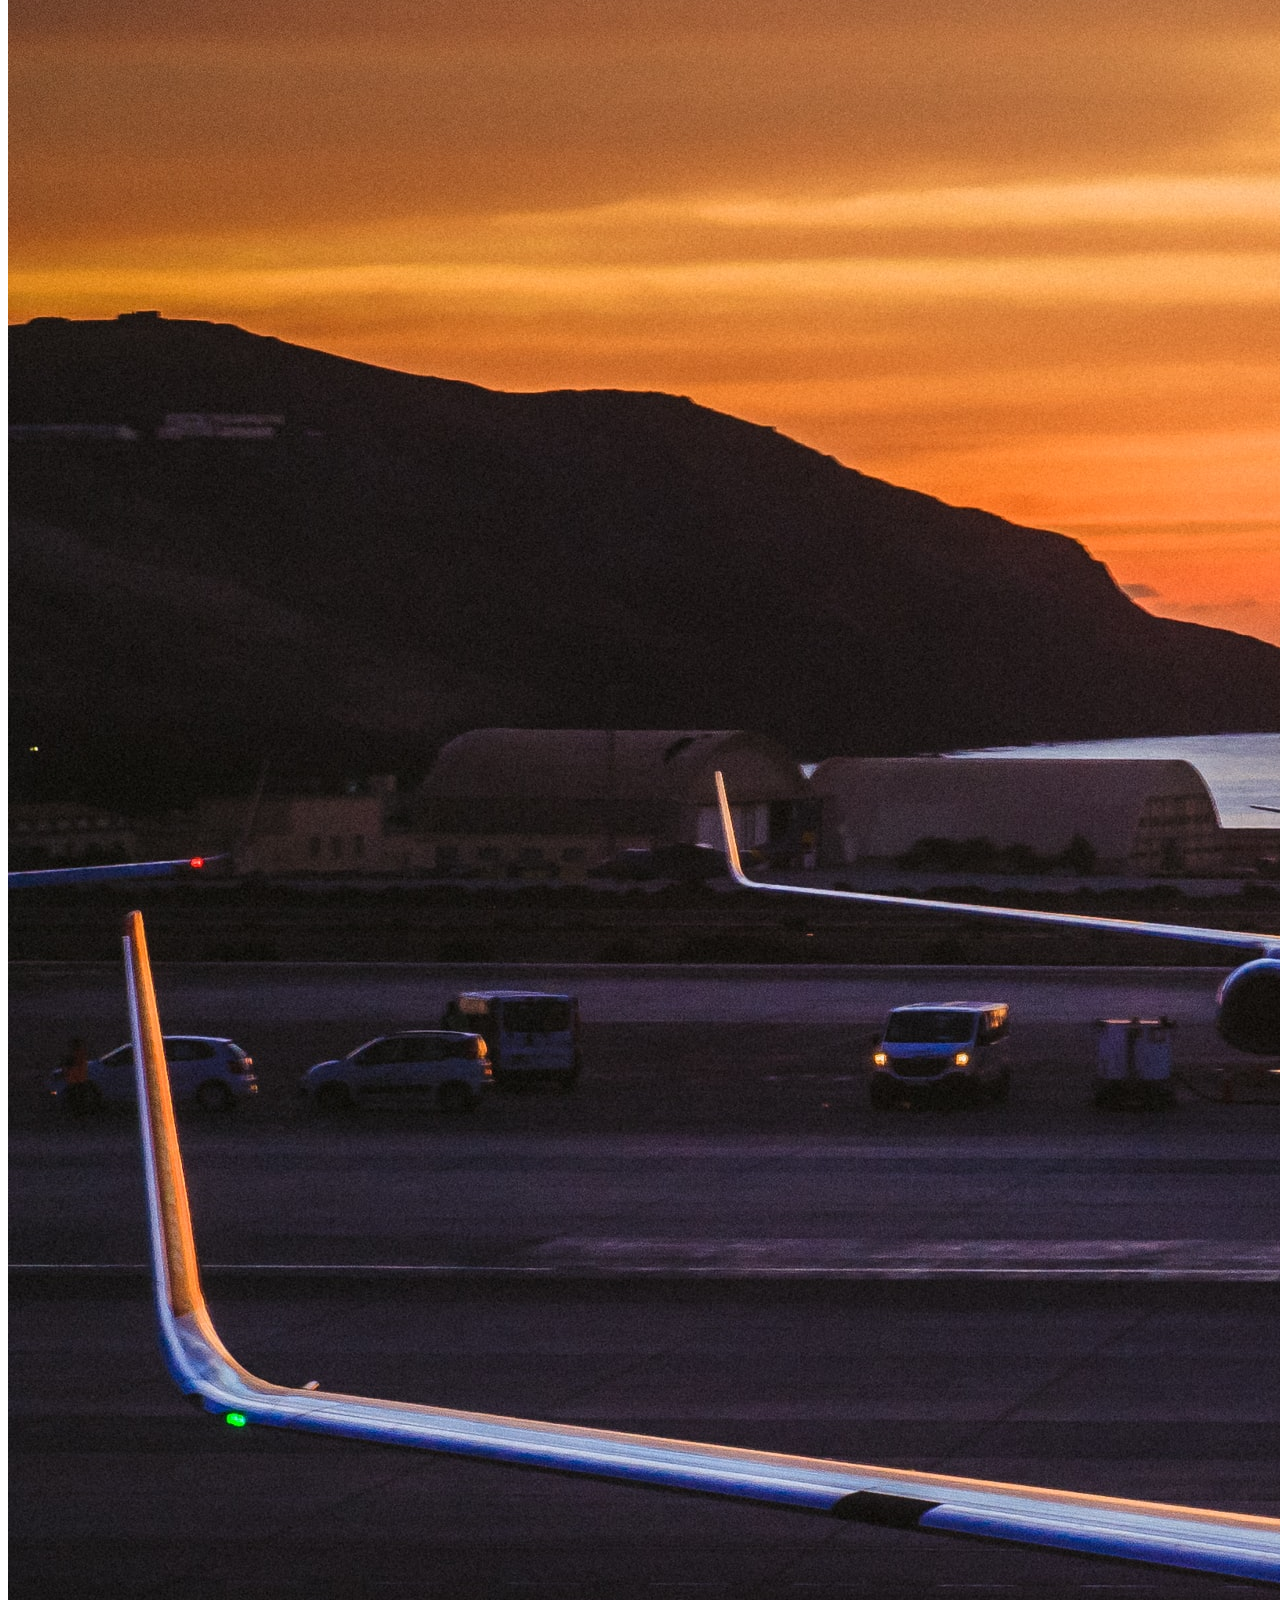
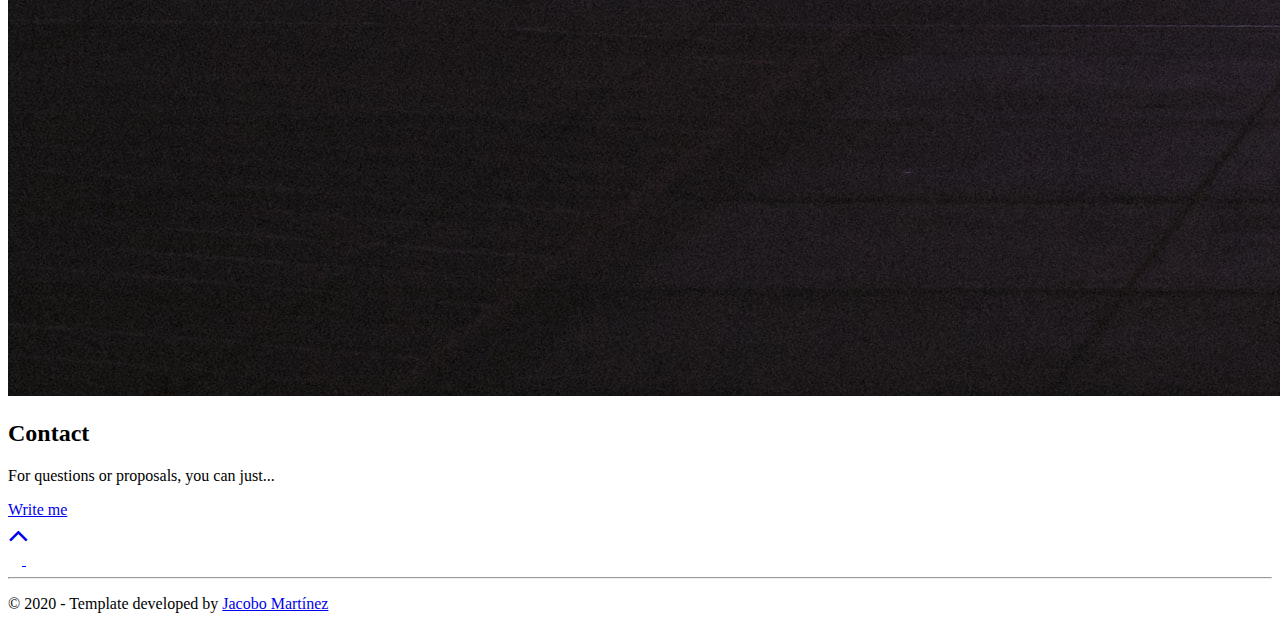
==== commit 34f8f37f: "Update template.html" ====
--- a/src/template.html
+++ b/src/template.html
@@ -65,7 +65,7 @@
             <div class="about-wrapper__info">
               <p class="about-wrapper__info-text">
                 I was born on the 7<sup>th</sup> of December 2000. <br>
-                I am a student, currently attending my sophomore year at the Bachelor's Degree in Digital Management.
+                I am a student, currently attending my third-year at the Bachelor's Degree in Digital Management.
               </p>
               <p class="about-wrapper__info-text">
                 I am interested in the tech world!
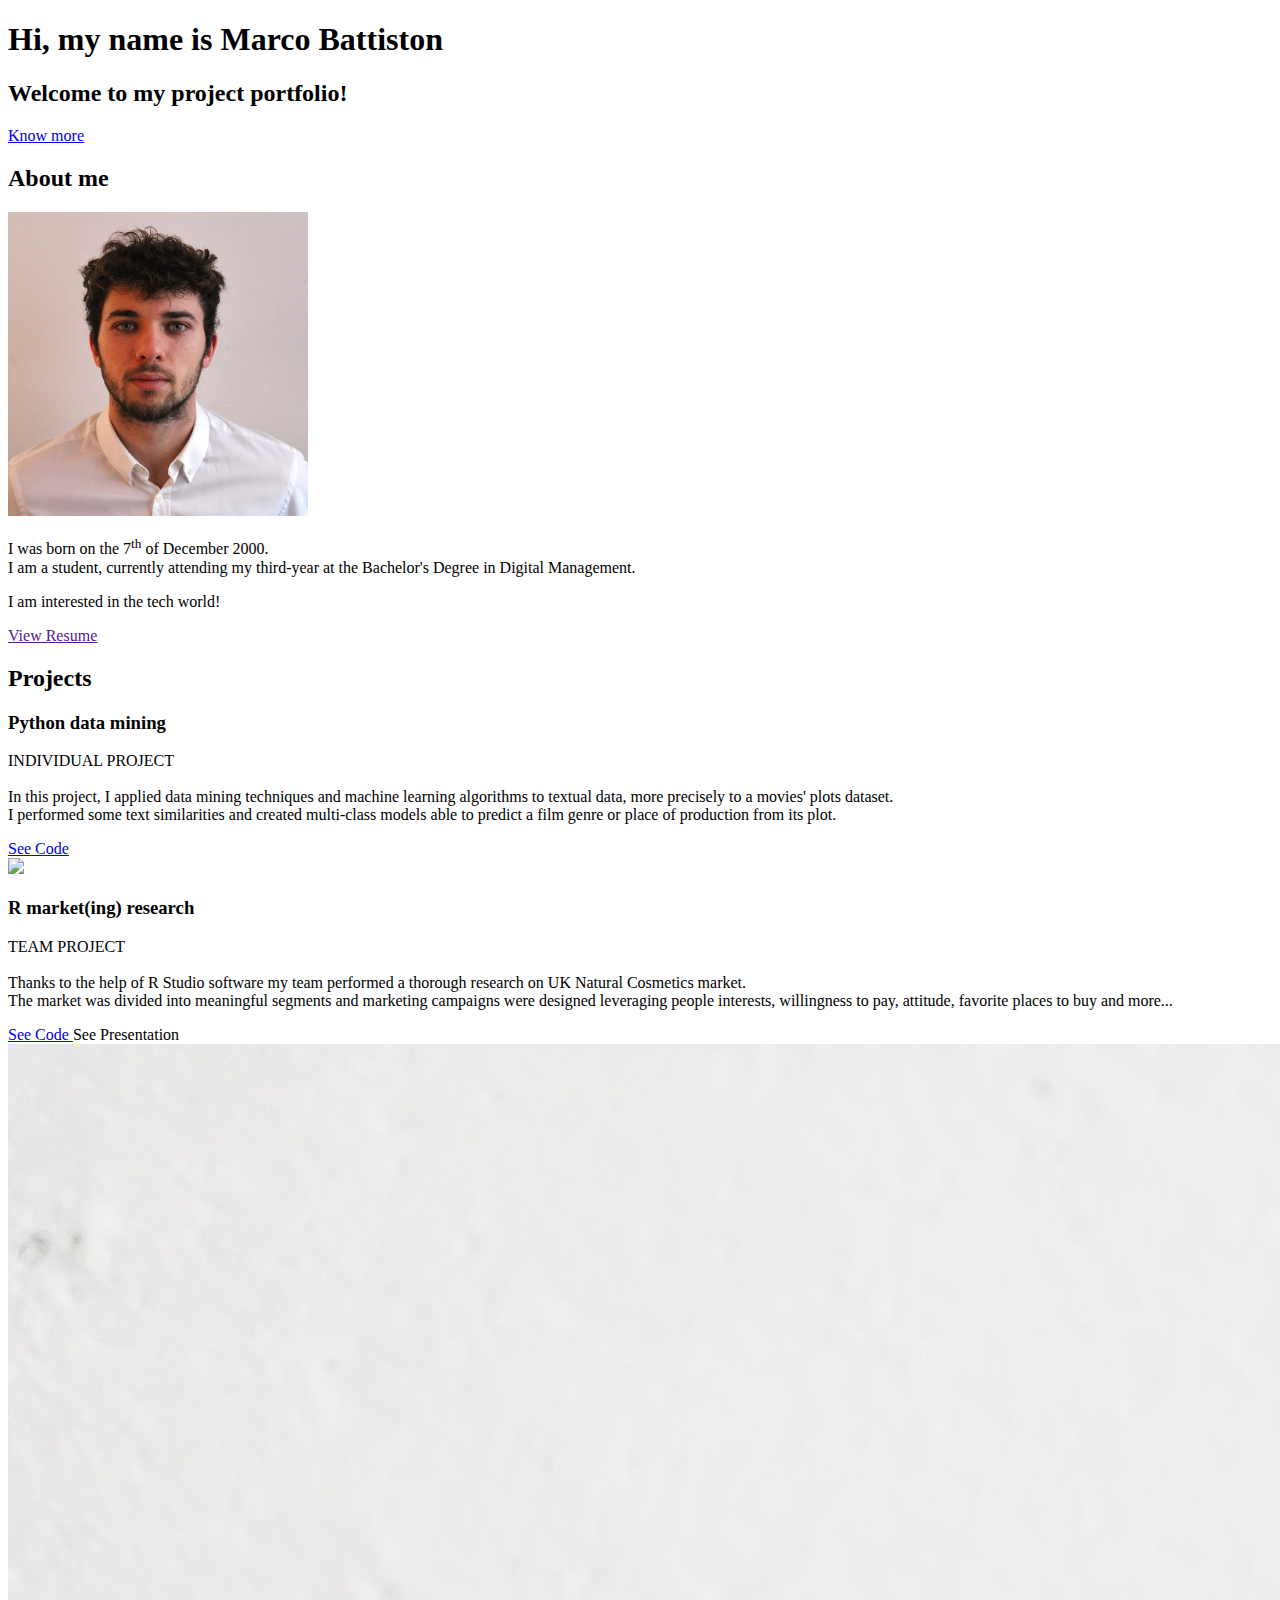
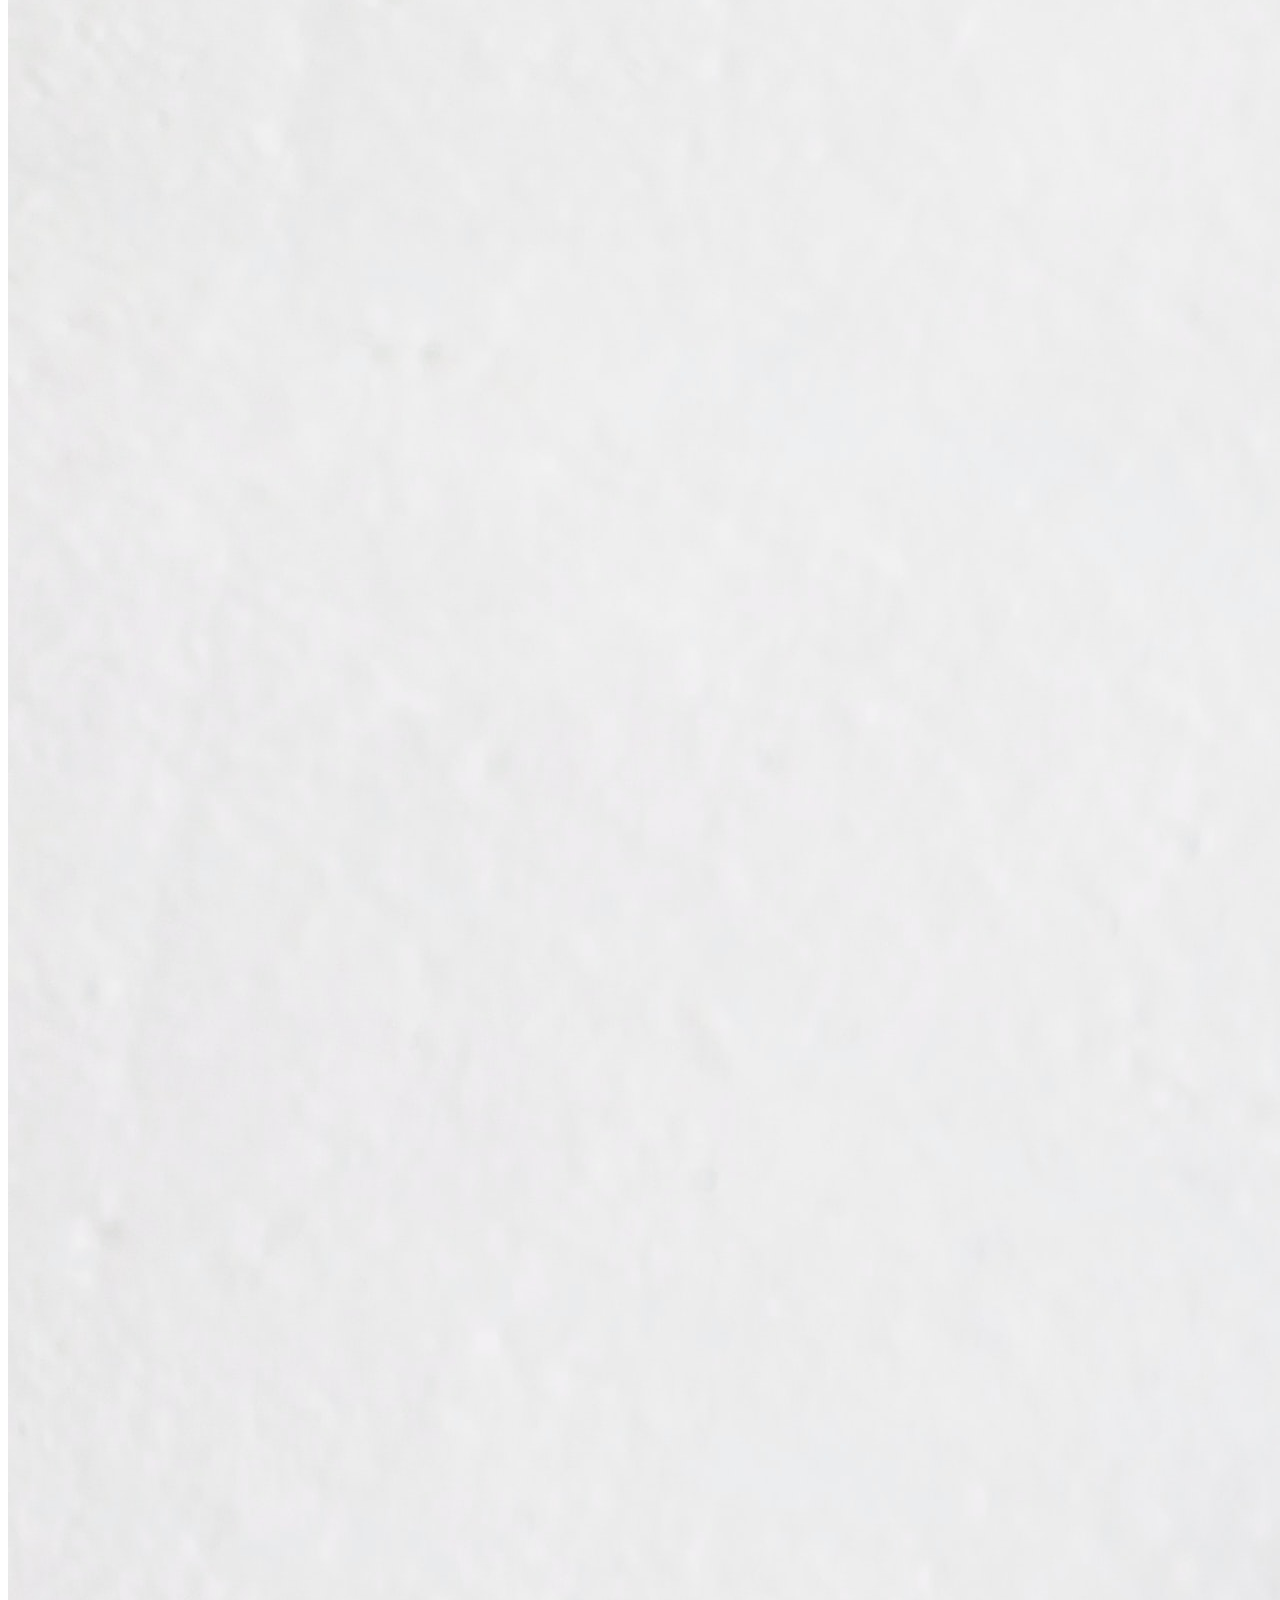
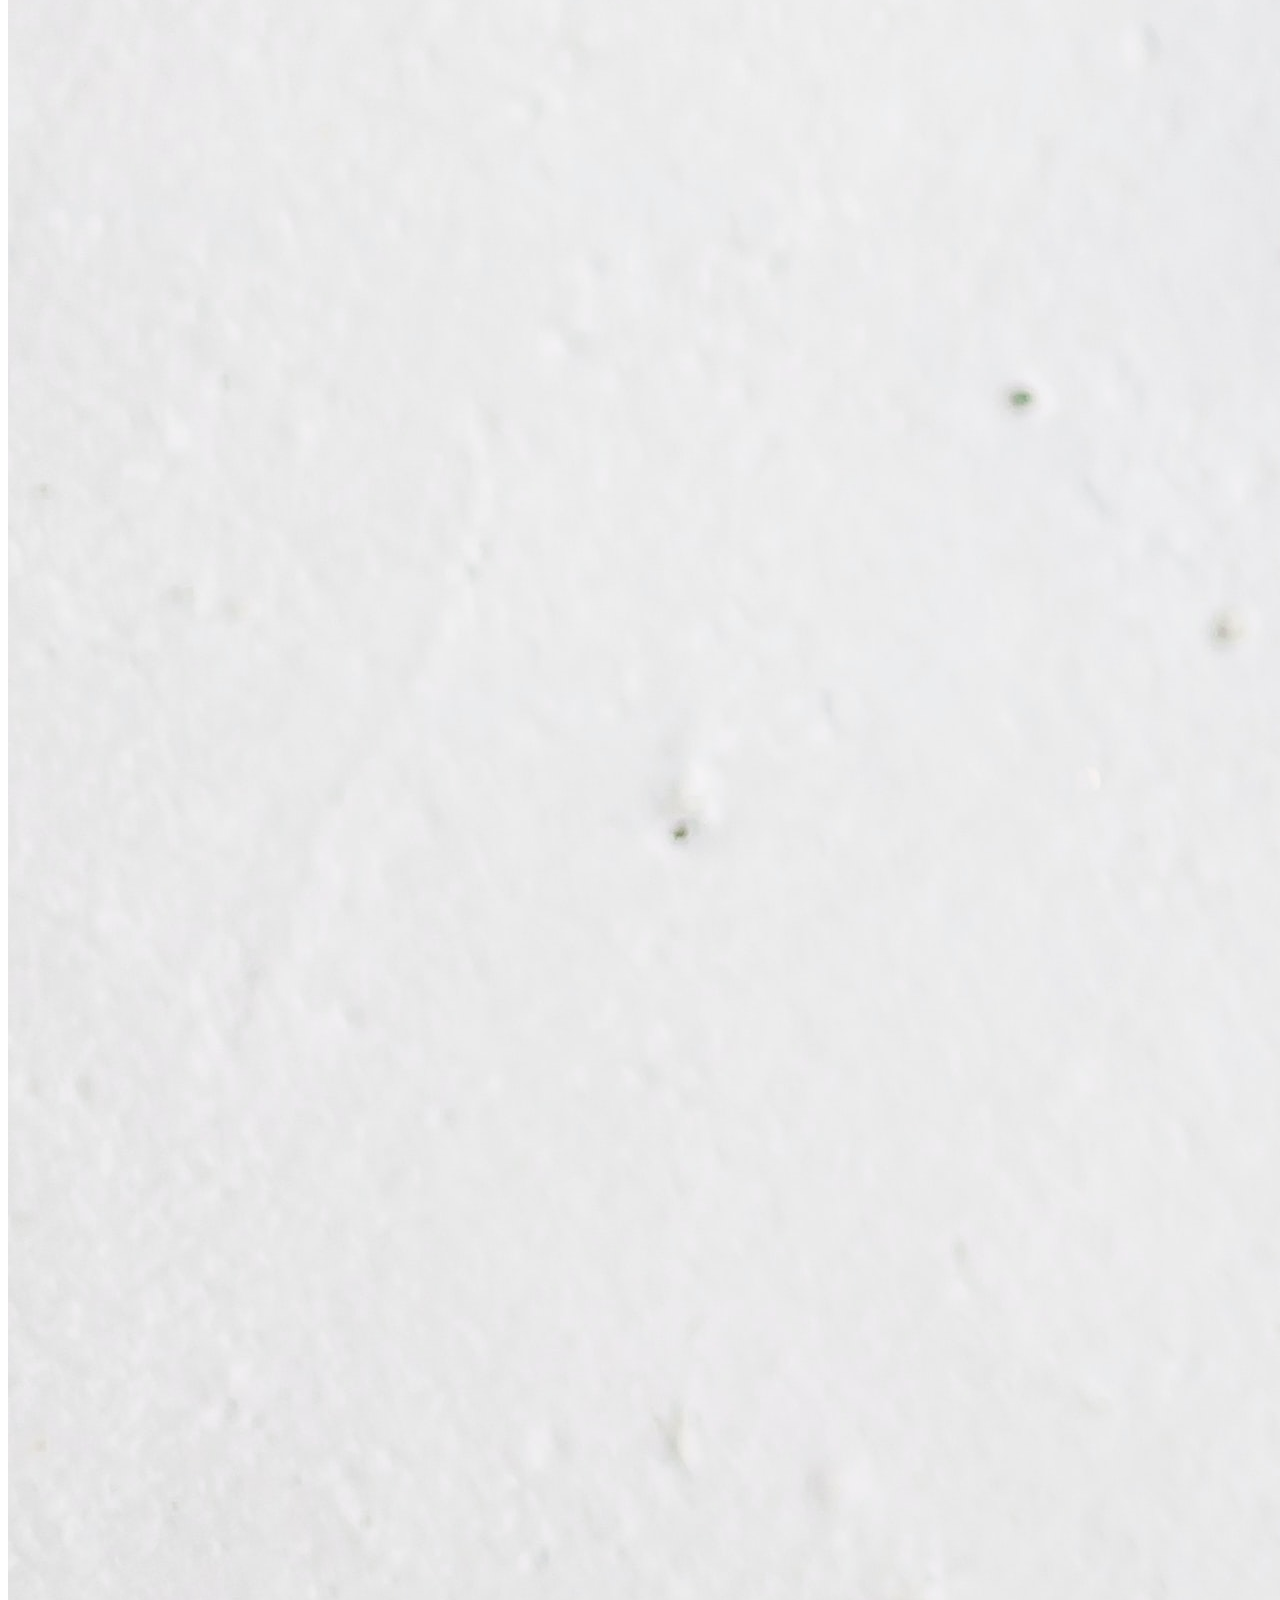
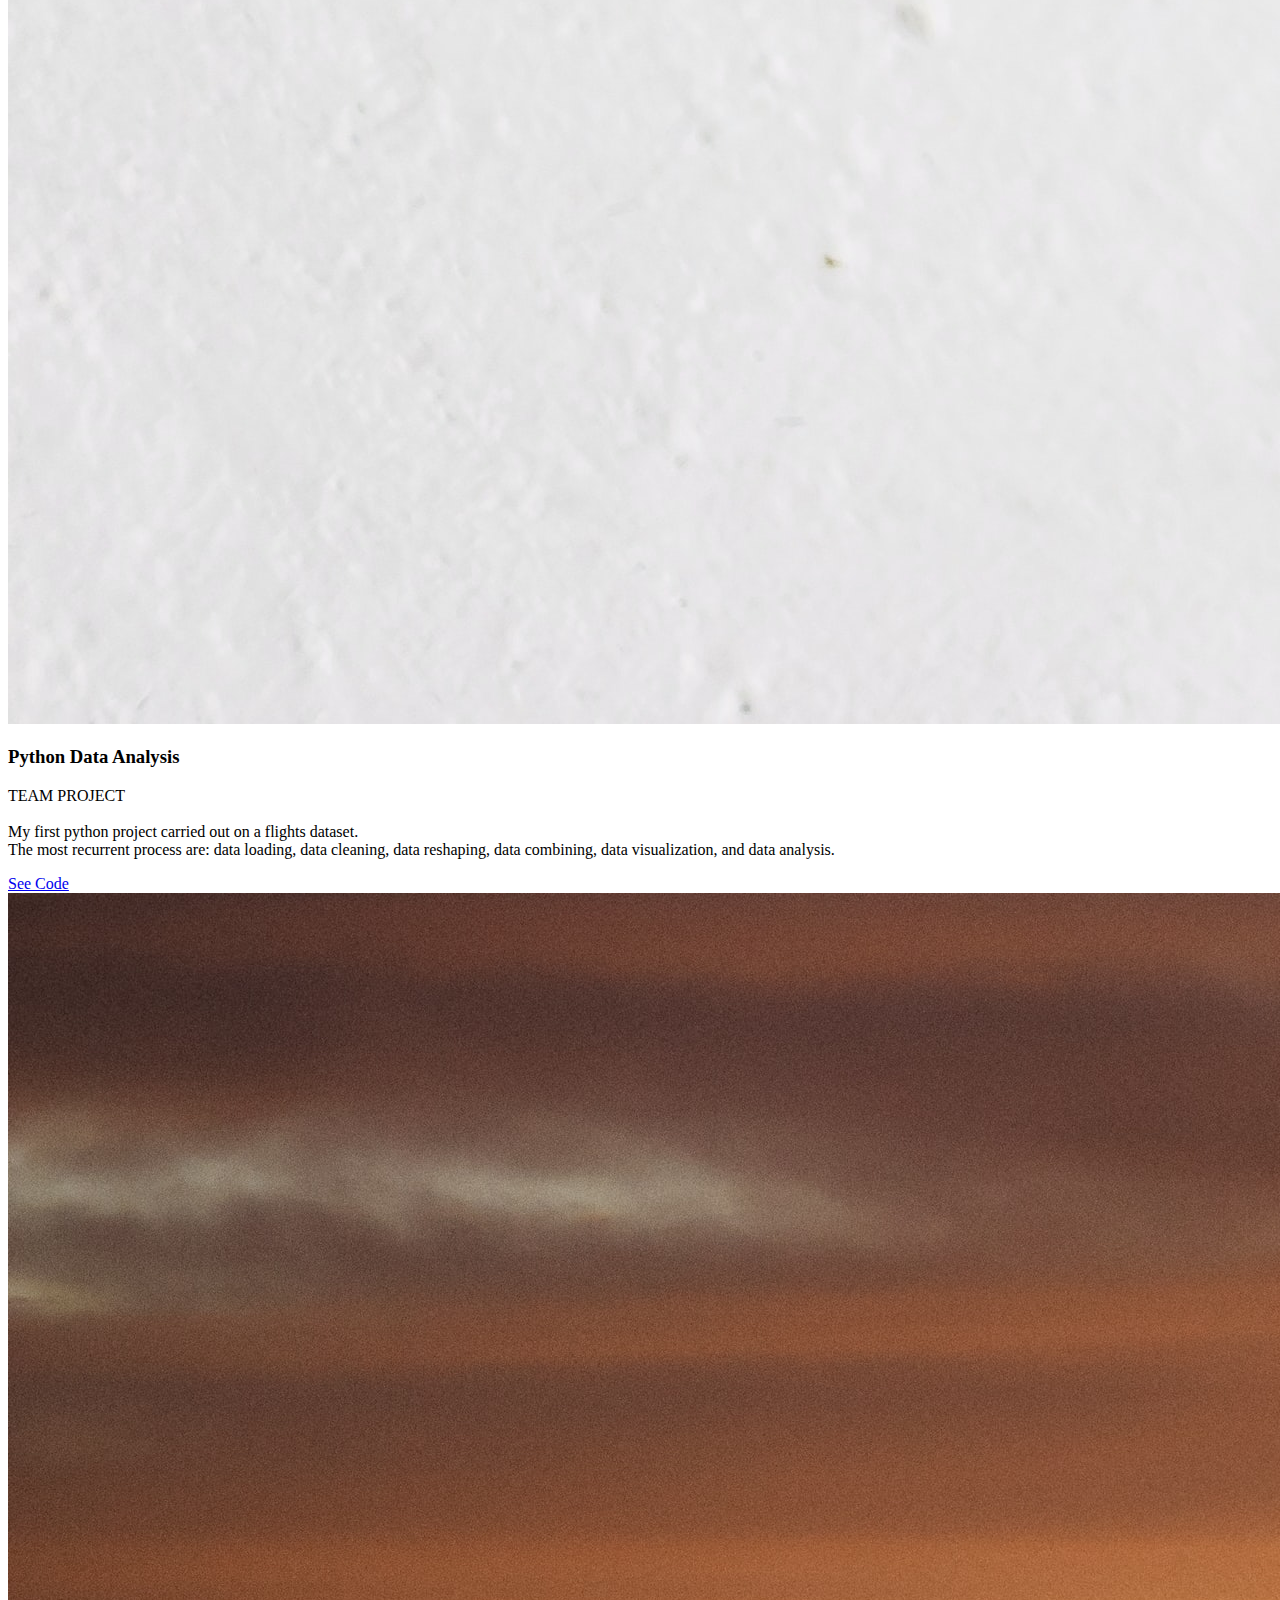
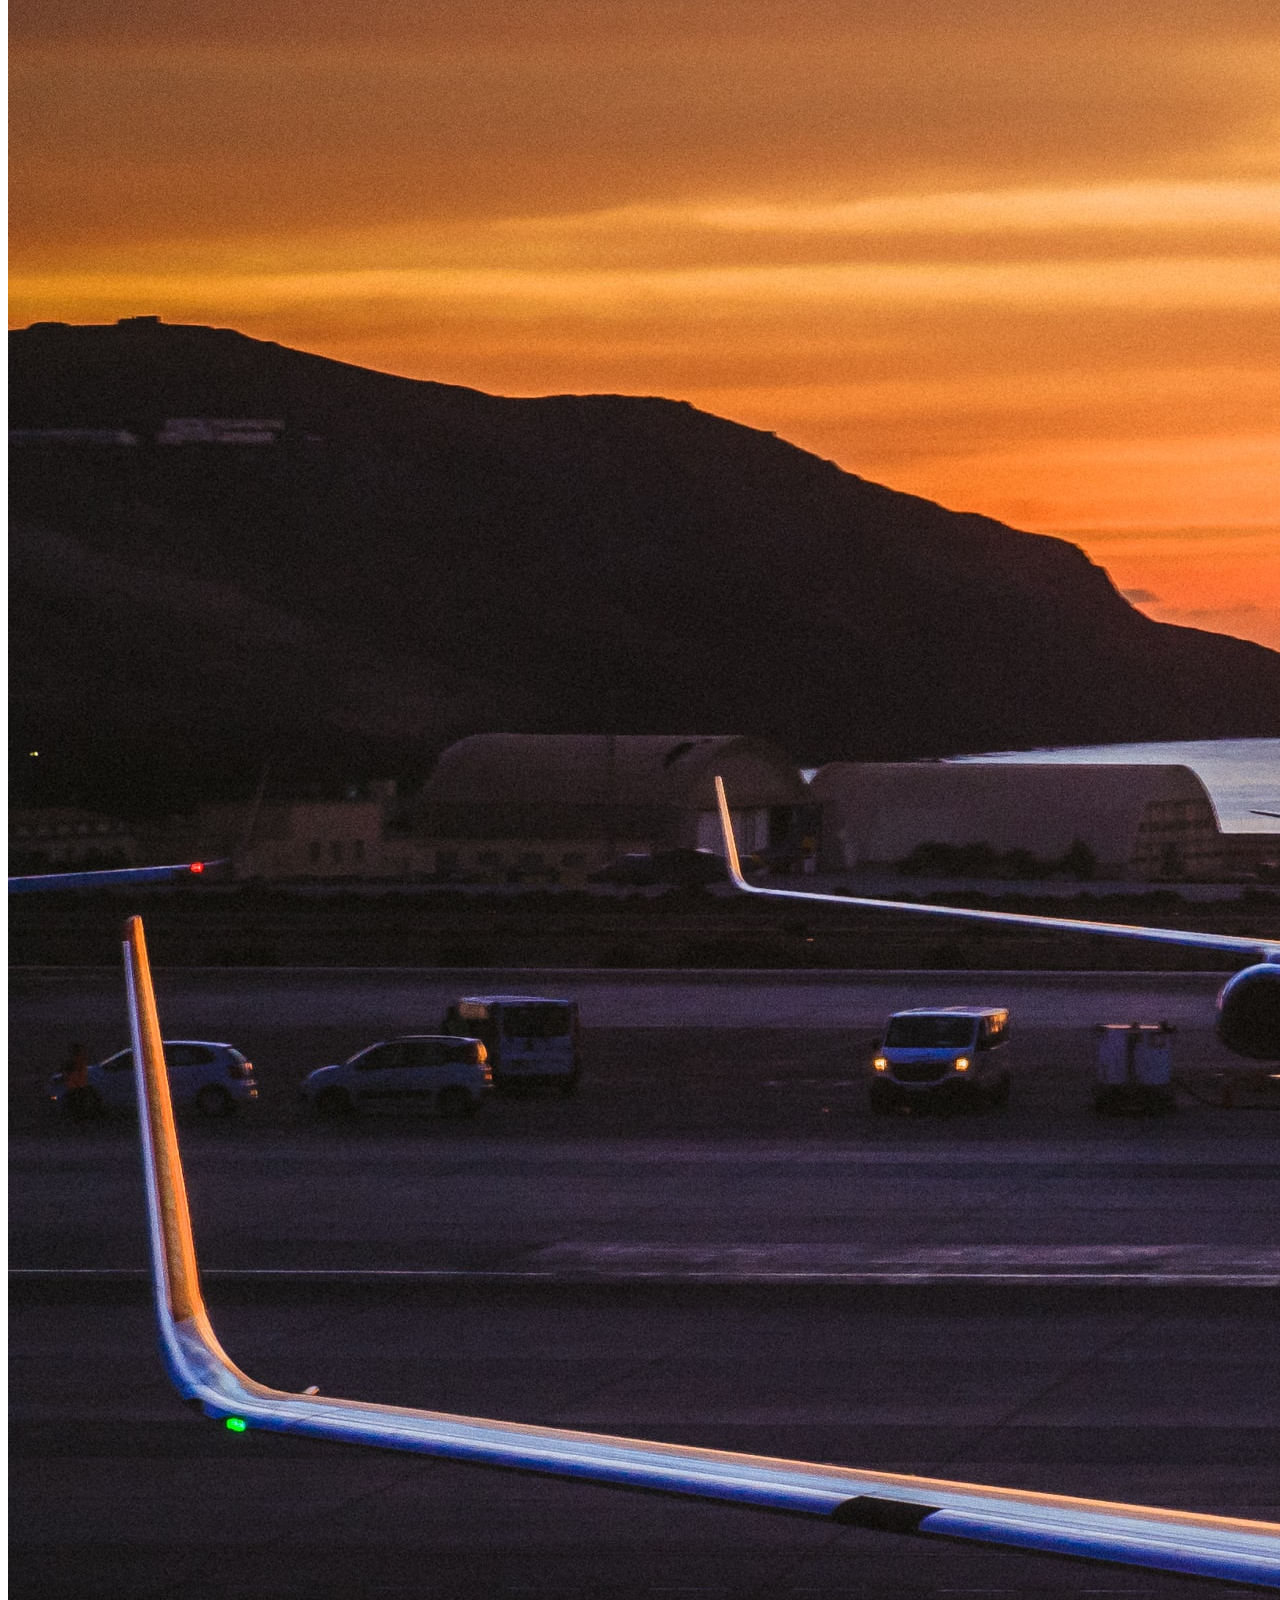
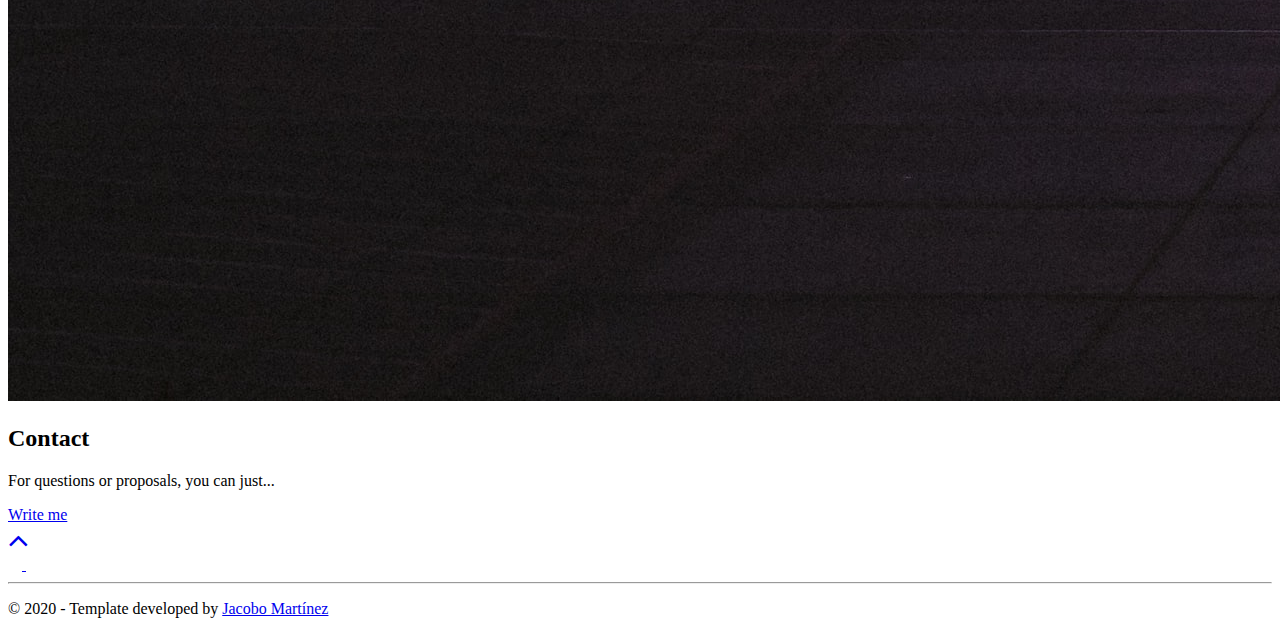
==== commit a246d7de: "Adding presentation button" ====
--- a/src/template.html
+++ b/src/template.html
@@ -135,6 +135,9 @@
                 <a target="_blank" class="cta-btn cta-btn--hero" href="https://marcobattiston21.github.io/R_market-ing_research/">
                   See Code
                 </a>
+                <a target="_blank" class="cta-btn cta-btn--hero" src="./assets/presentation_marketing_research">
+                  See Presentation
+                </a>
               </div>
             </div>
             <div class="col-lg-8 col-sm-12">
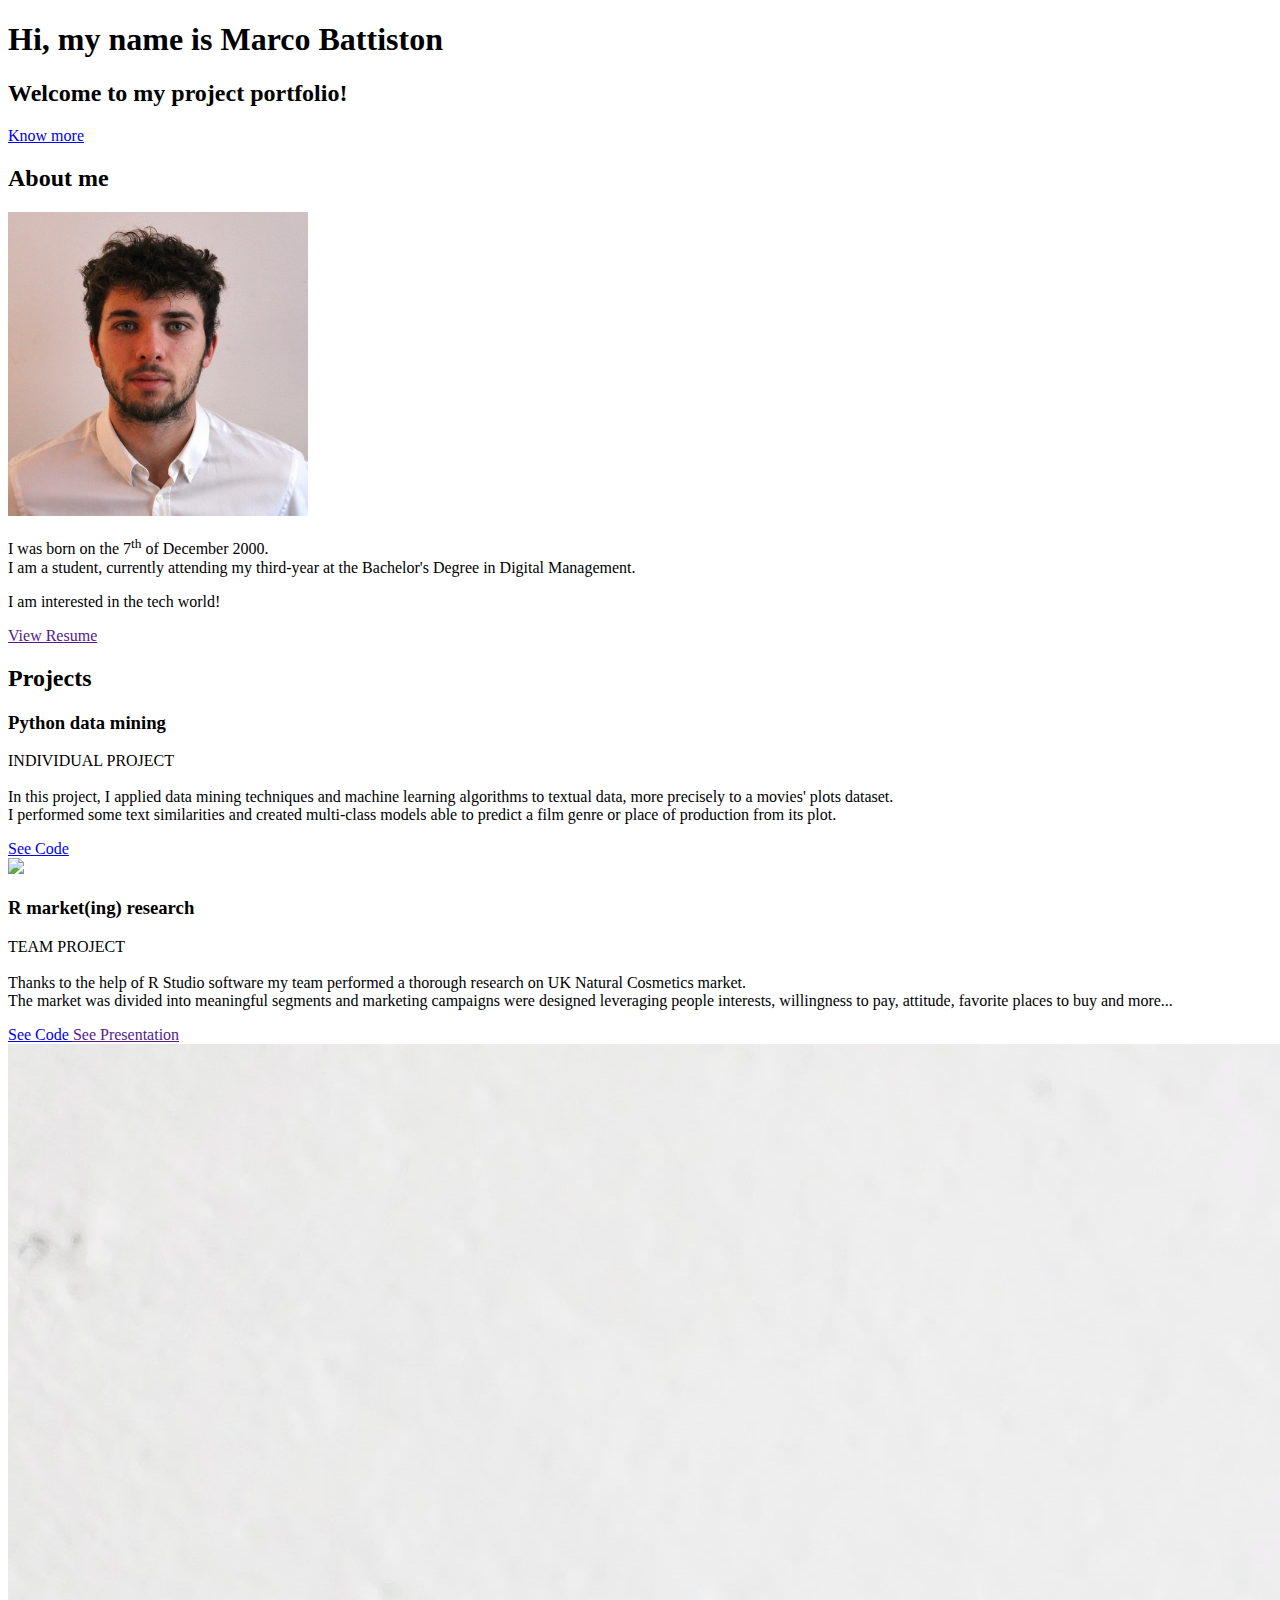
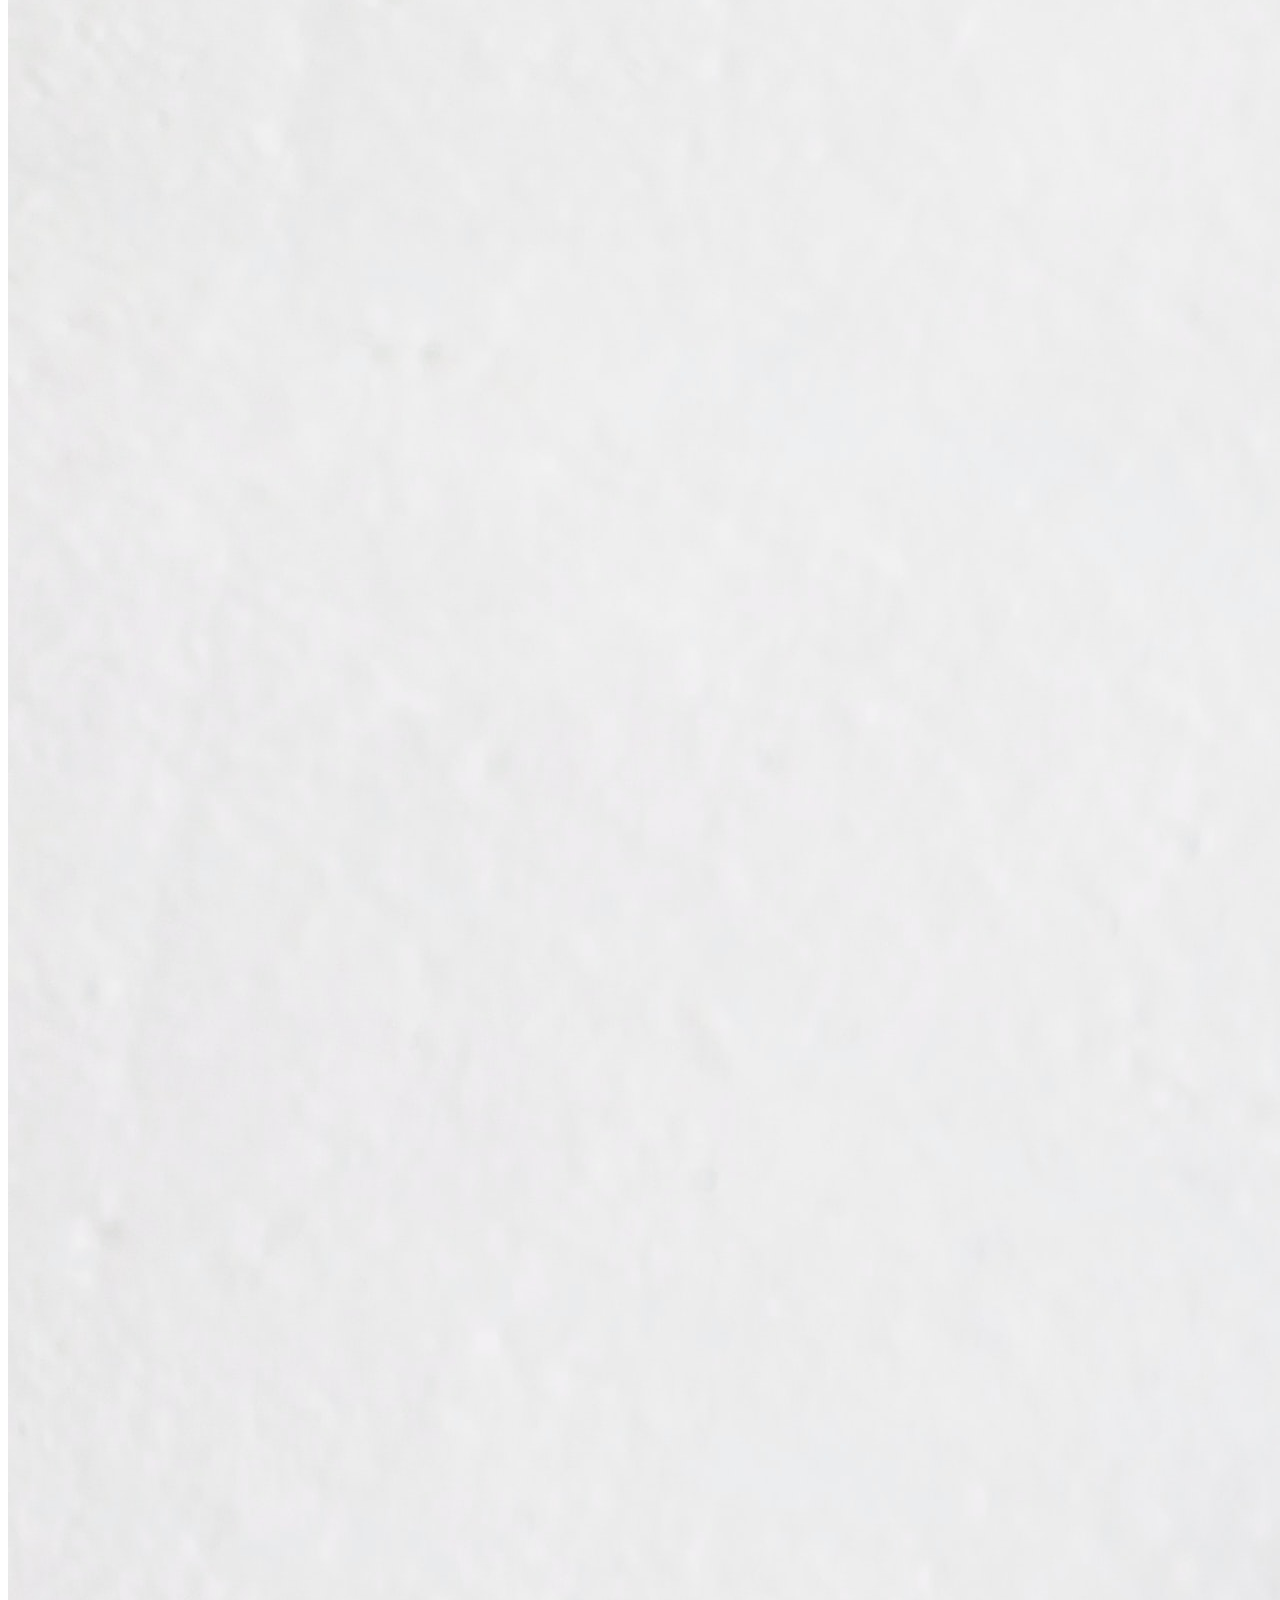
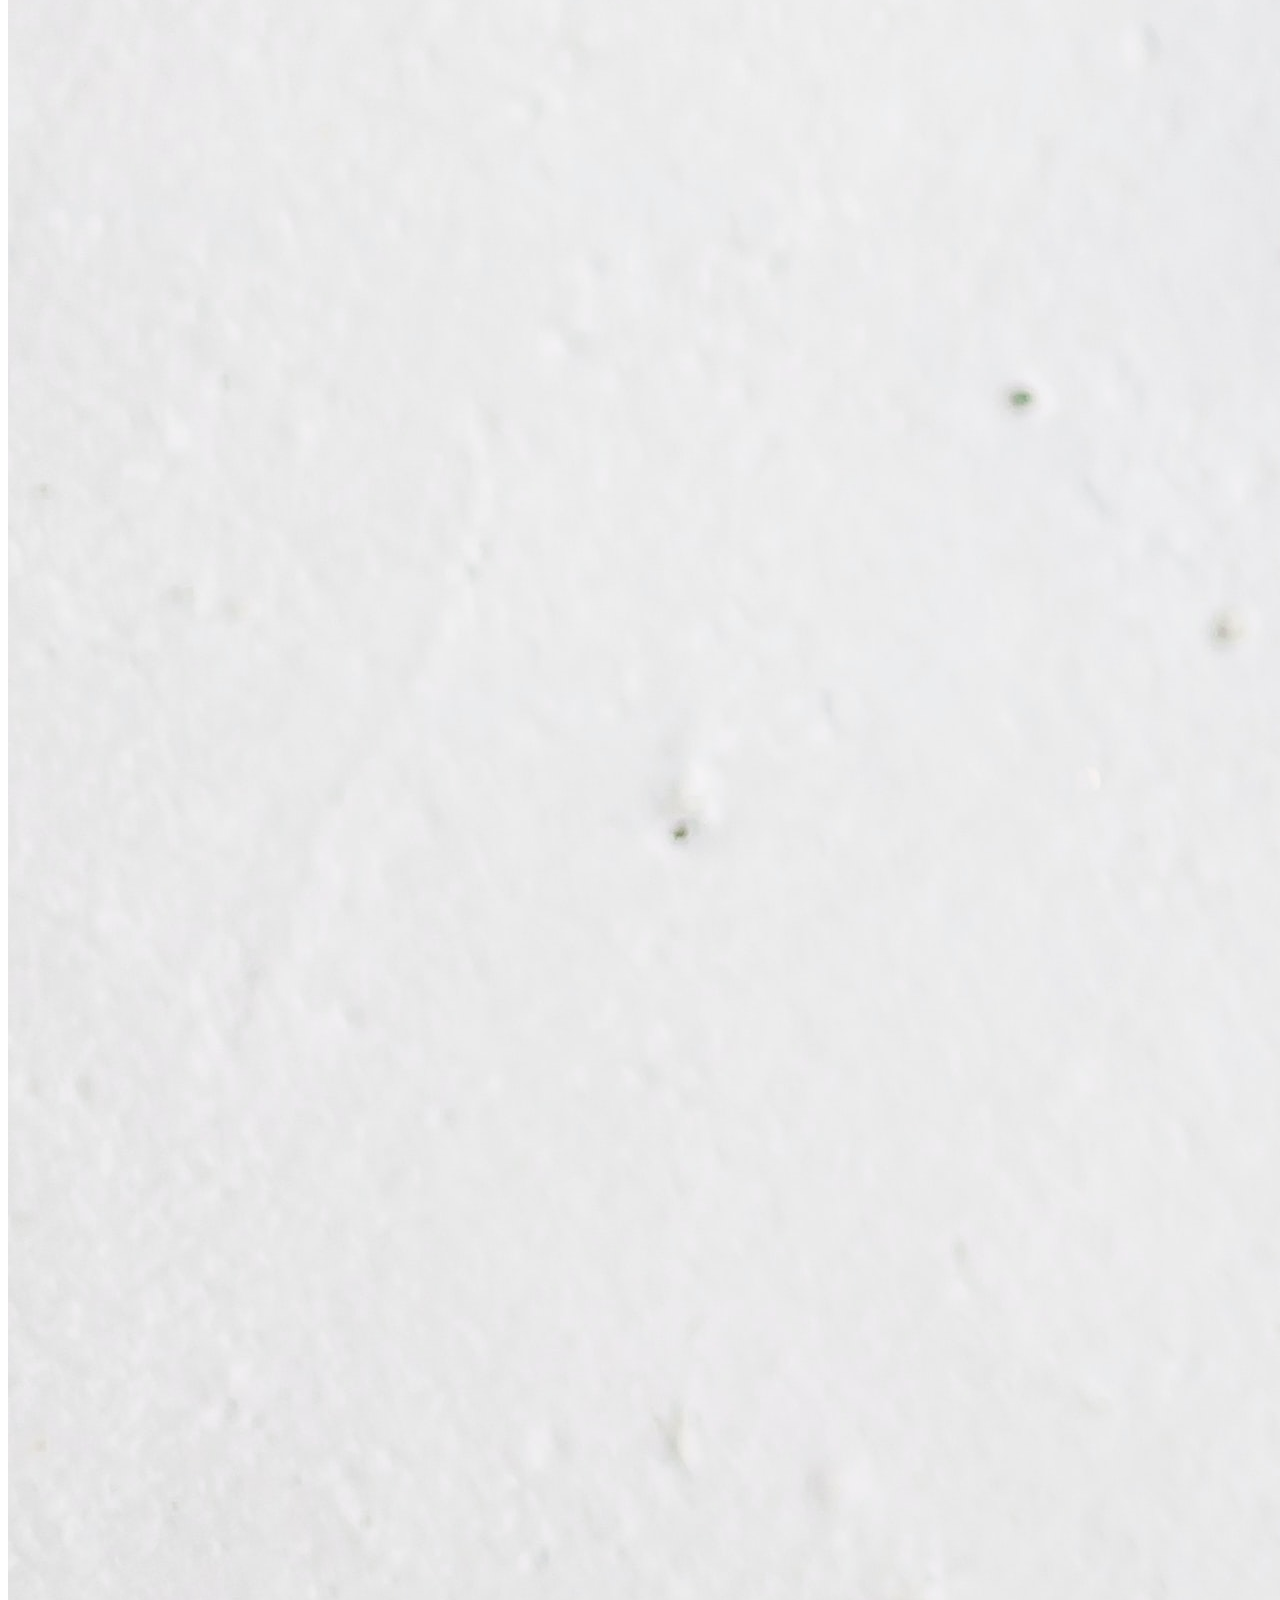
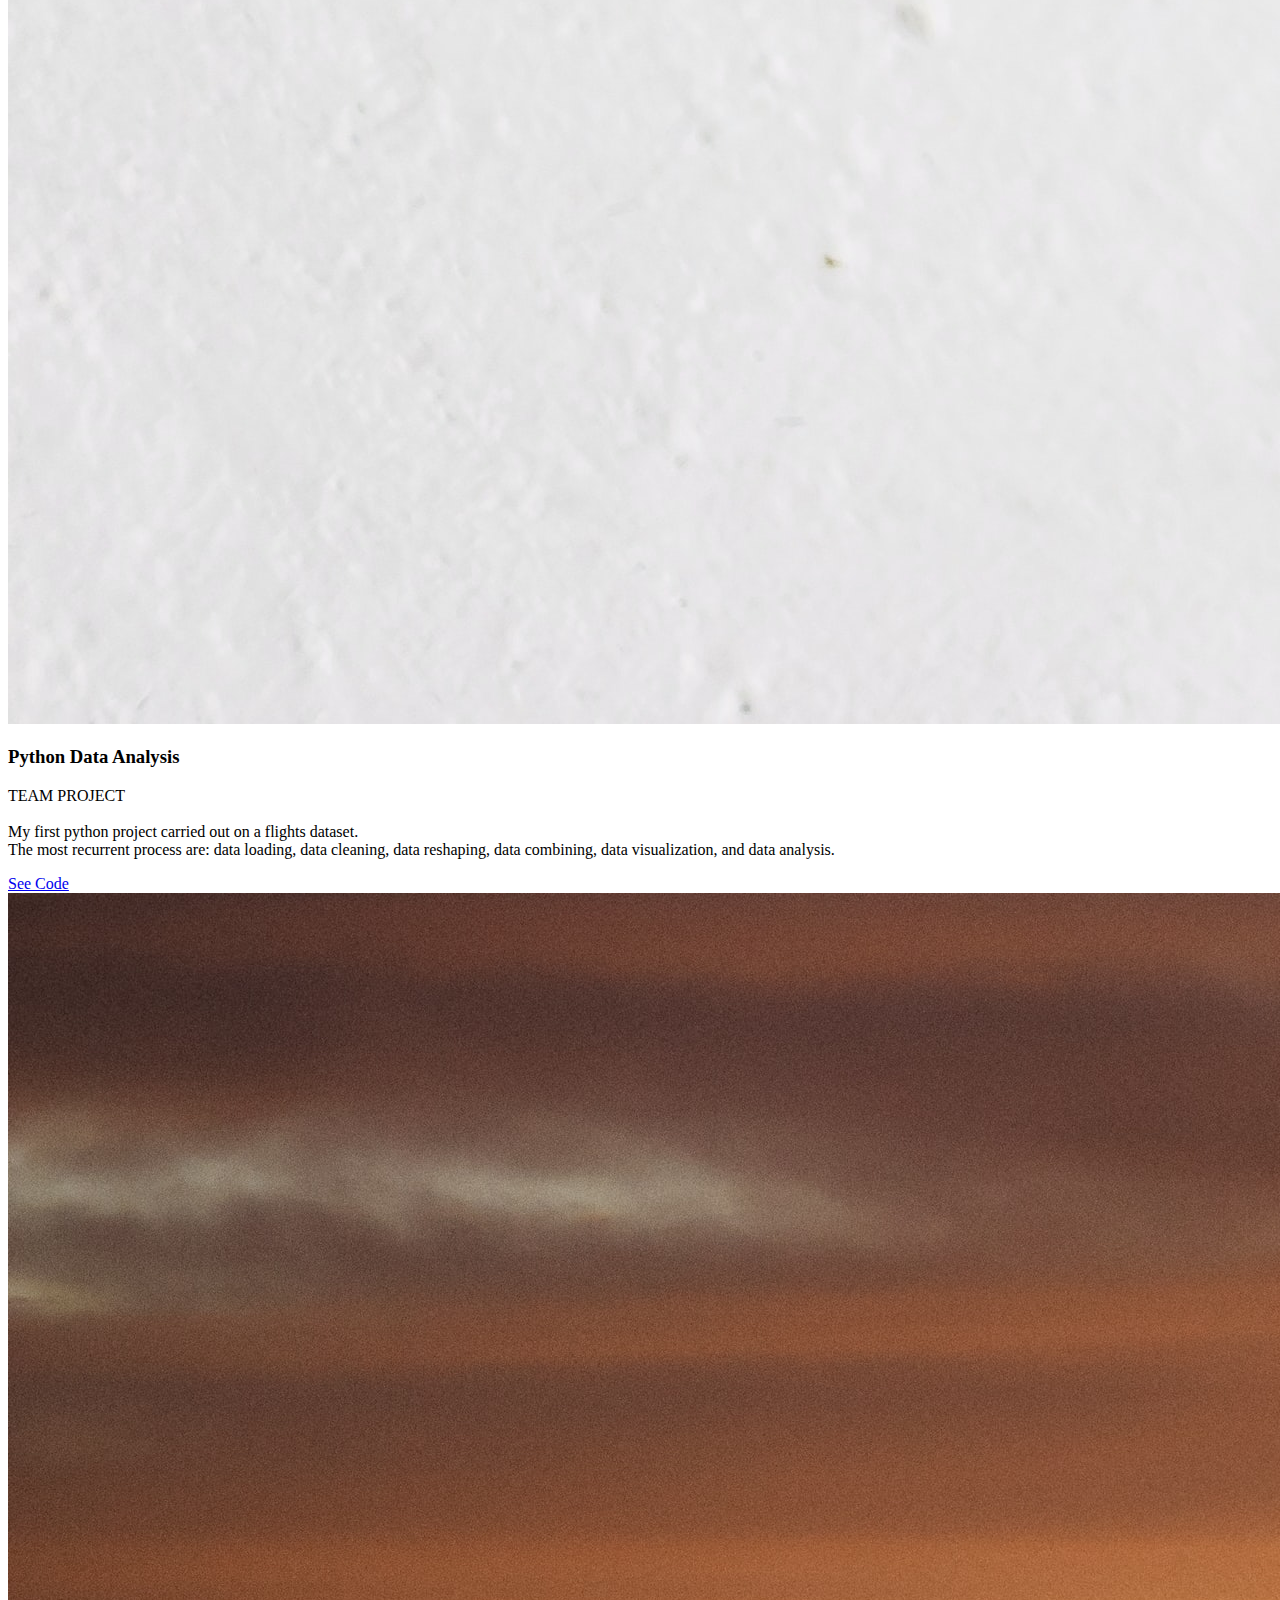
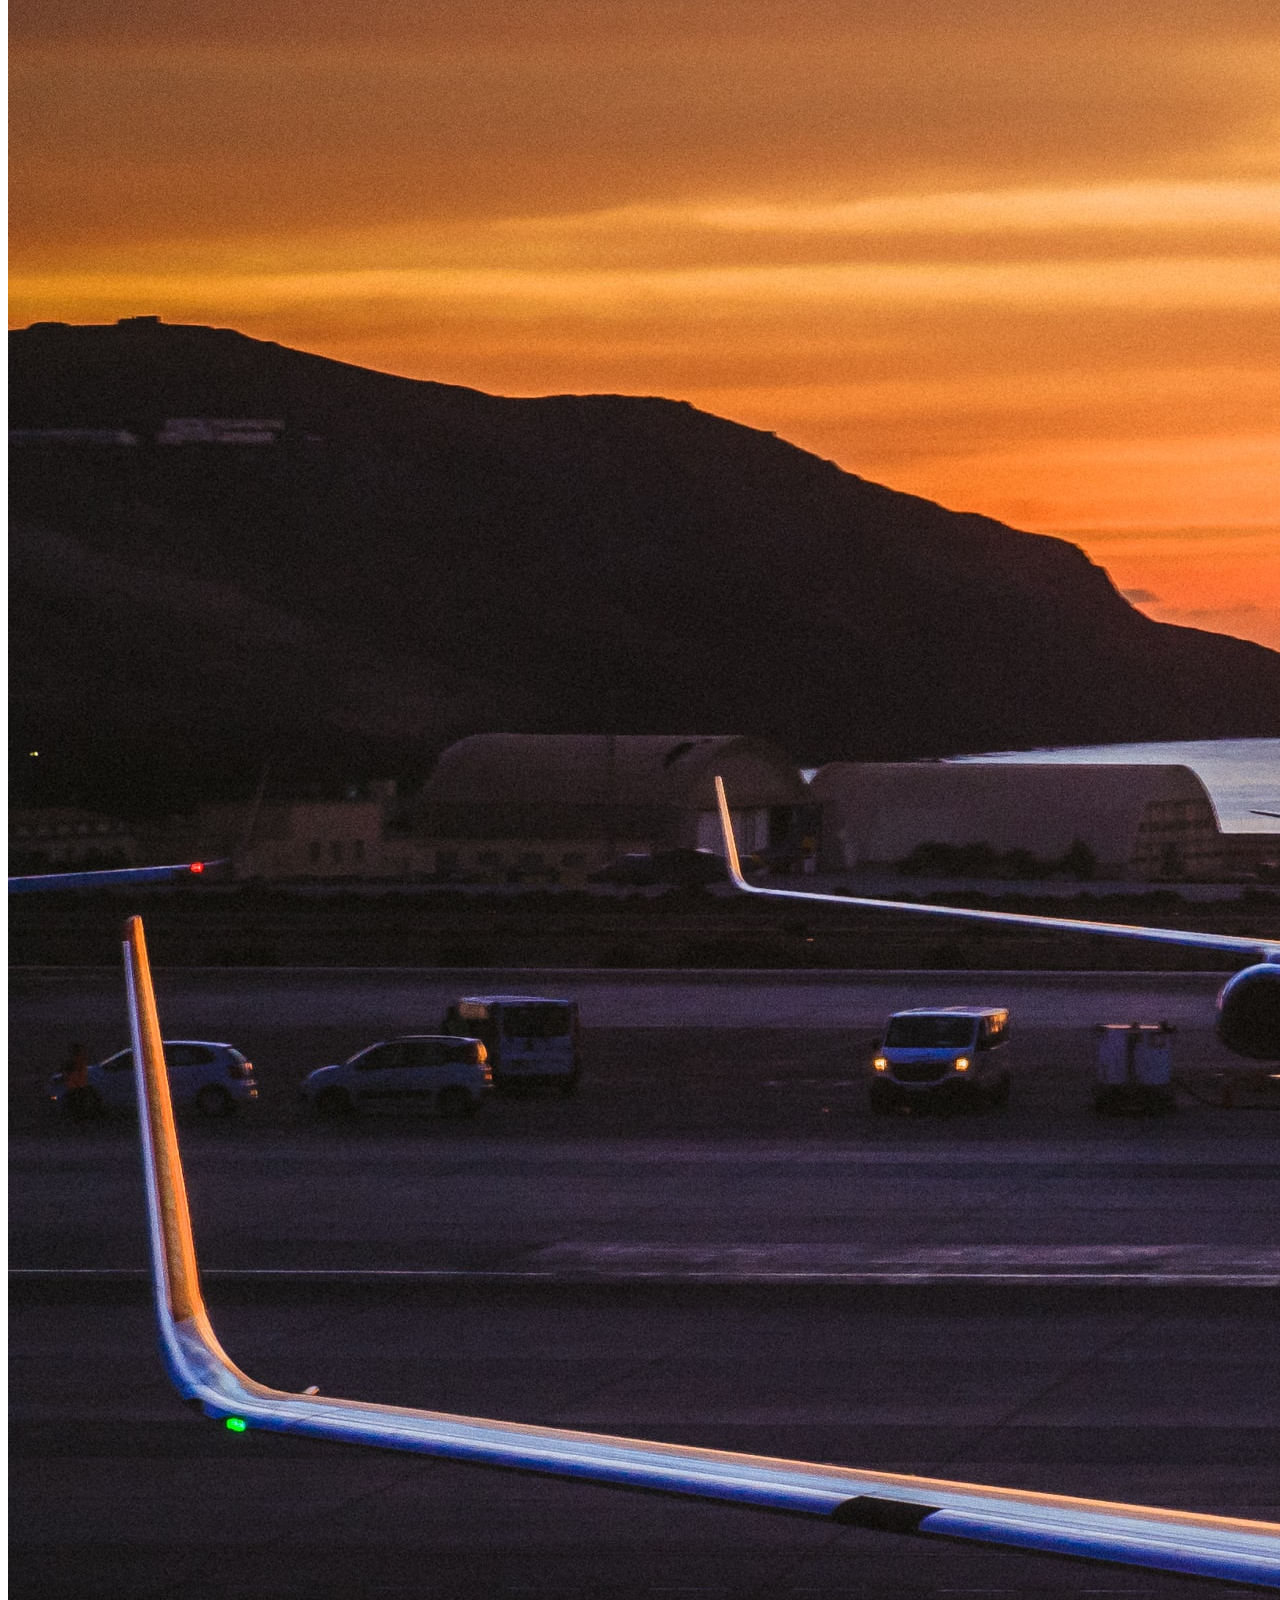
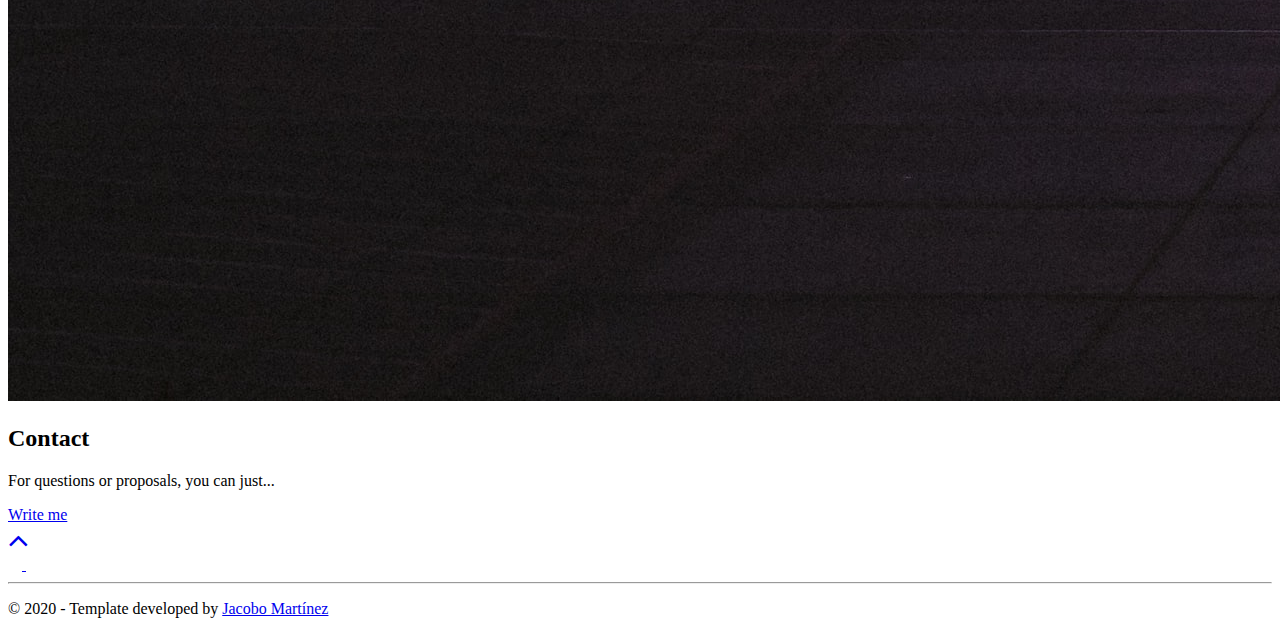
==== commit c3b28517: "Update template.html" ====
--- a/src/template.html
+++ b/src/template.html
@@ -135,7 +135,7 @@
                 <a target="_blank" class="cta-btn cta-btn--hero" href="https://marcobattiston21.github.io/R_market-ing_research/">
                   See Code
                 </a>
-                <a target="_blank" class="cta-btn cta-btn--hero" src="./assets/presentation_marketing_research">
+                <a target="_blank" class="cta-btn cta-btn--presentation" href="">
                   See Presentation
                 </a>
               </div>
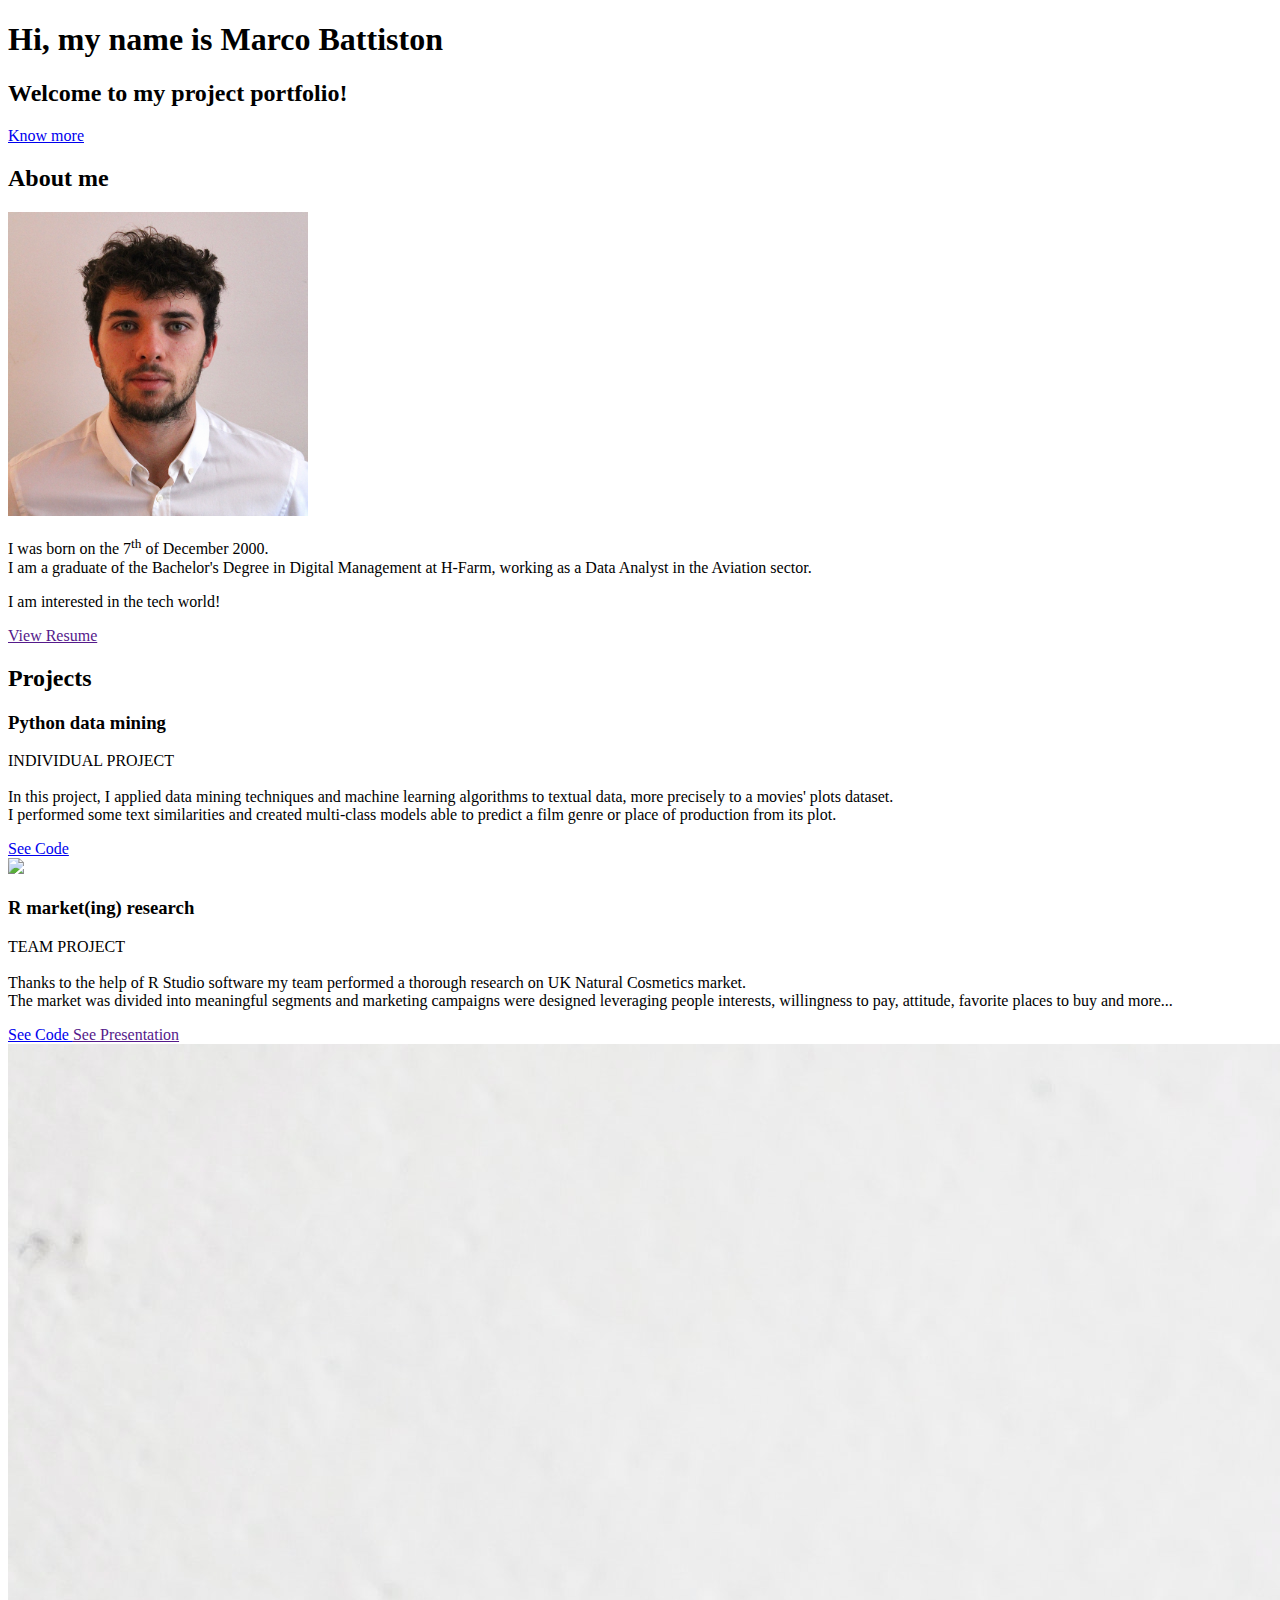
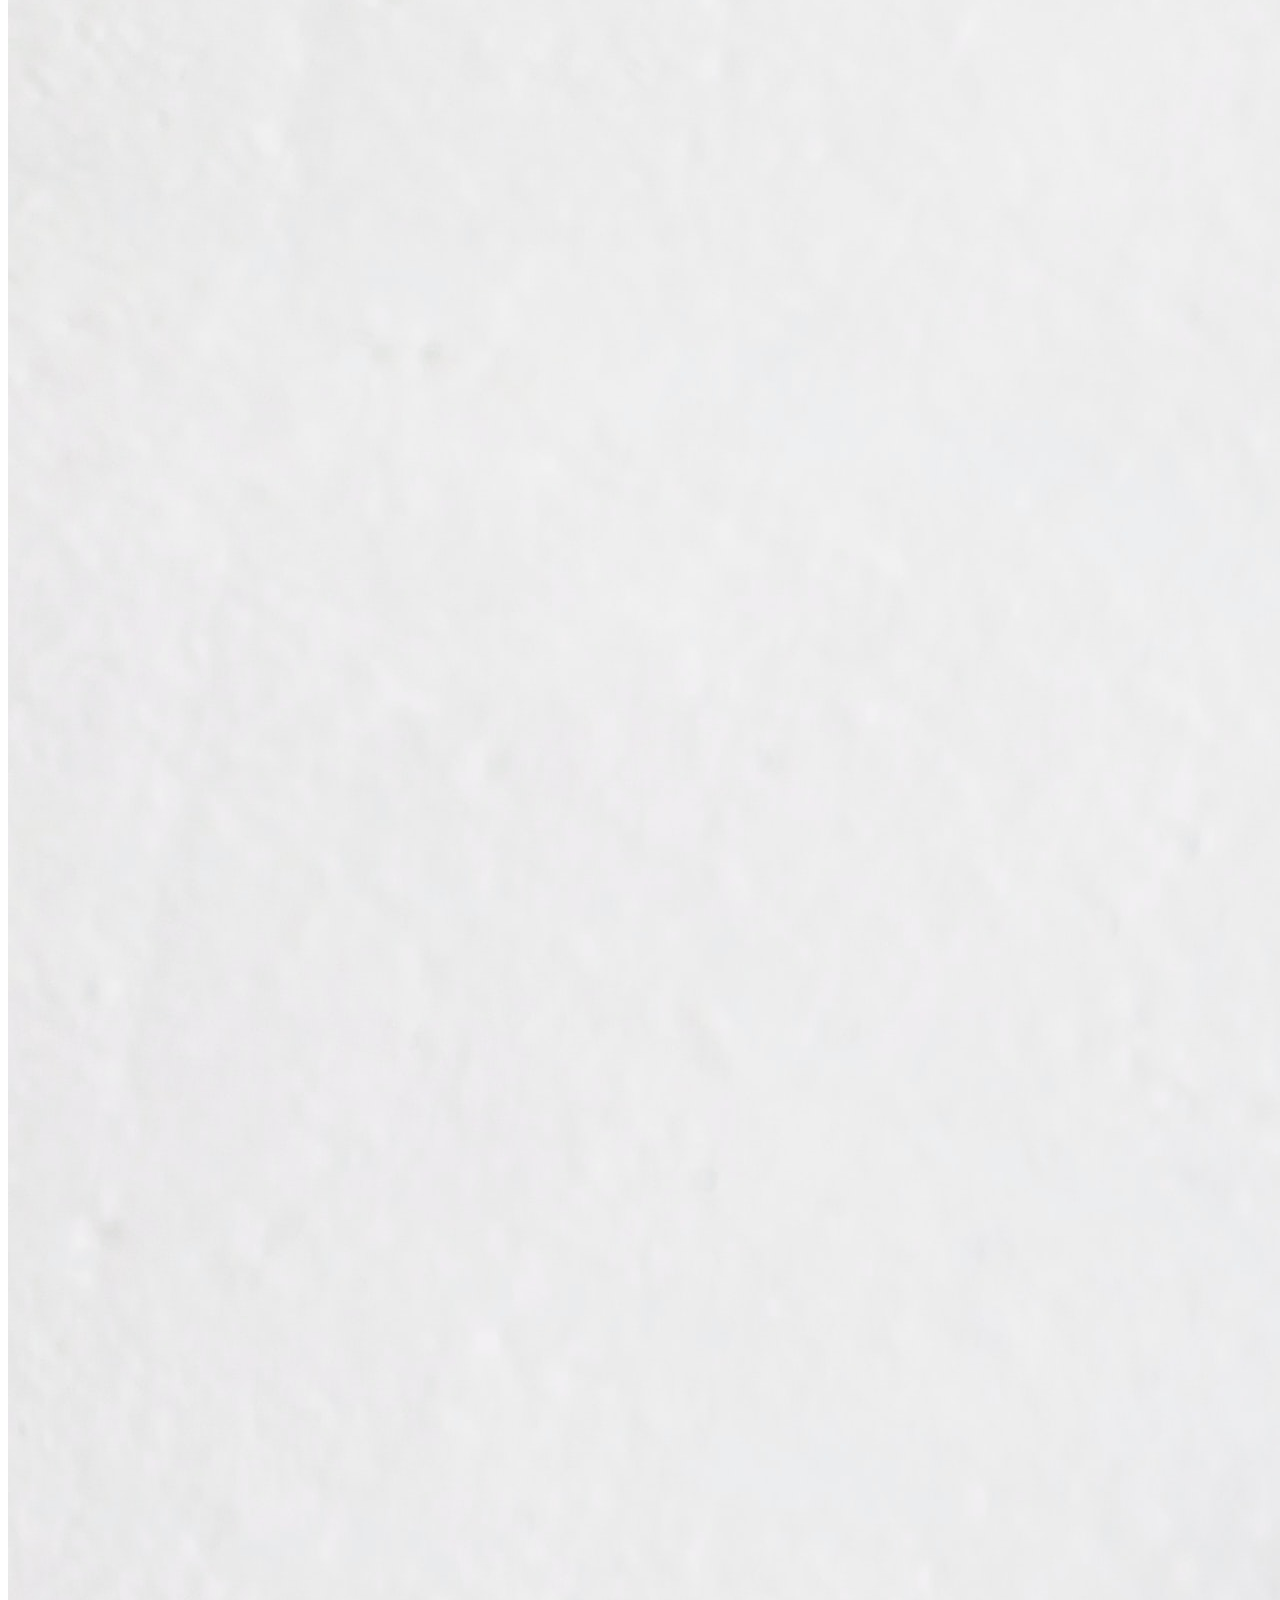
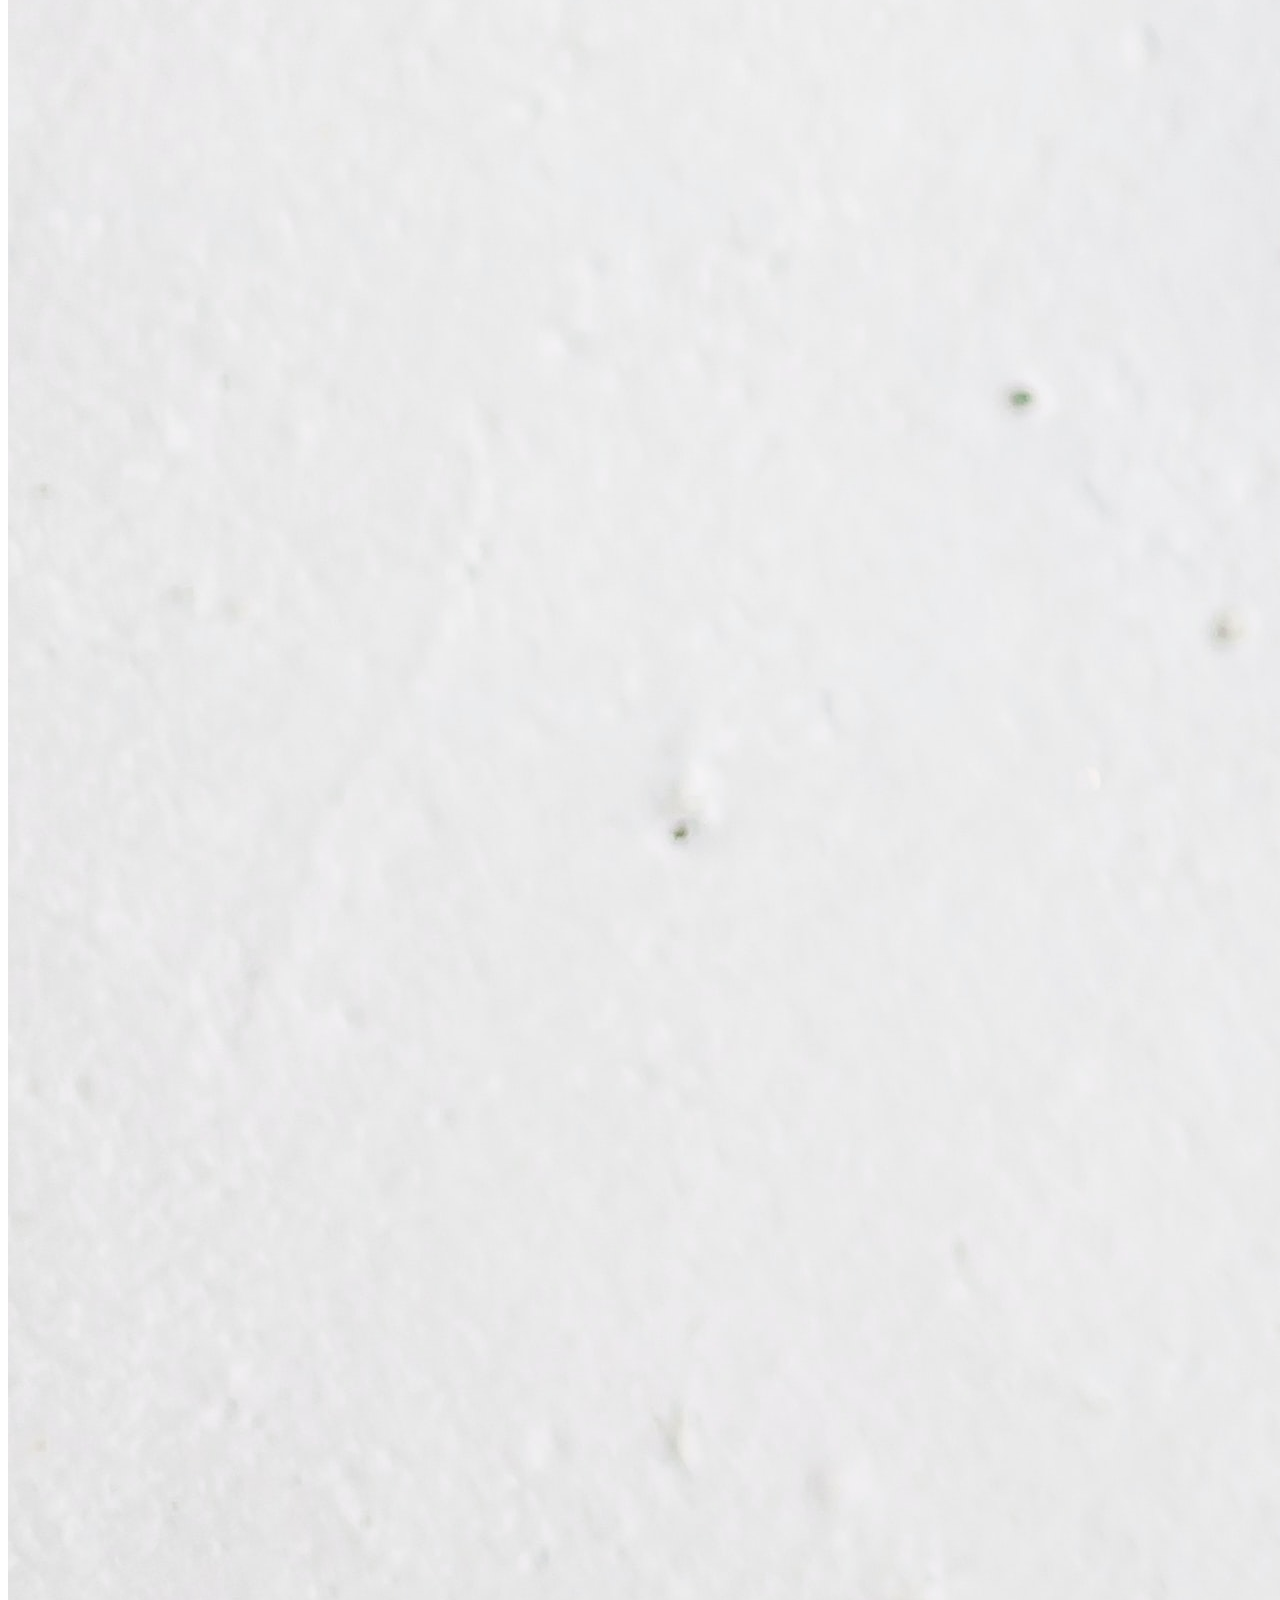
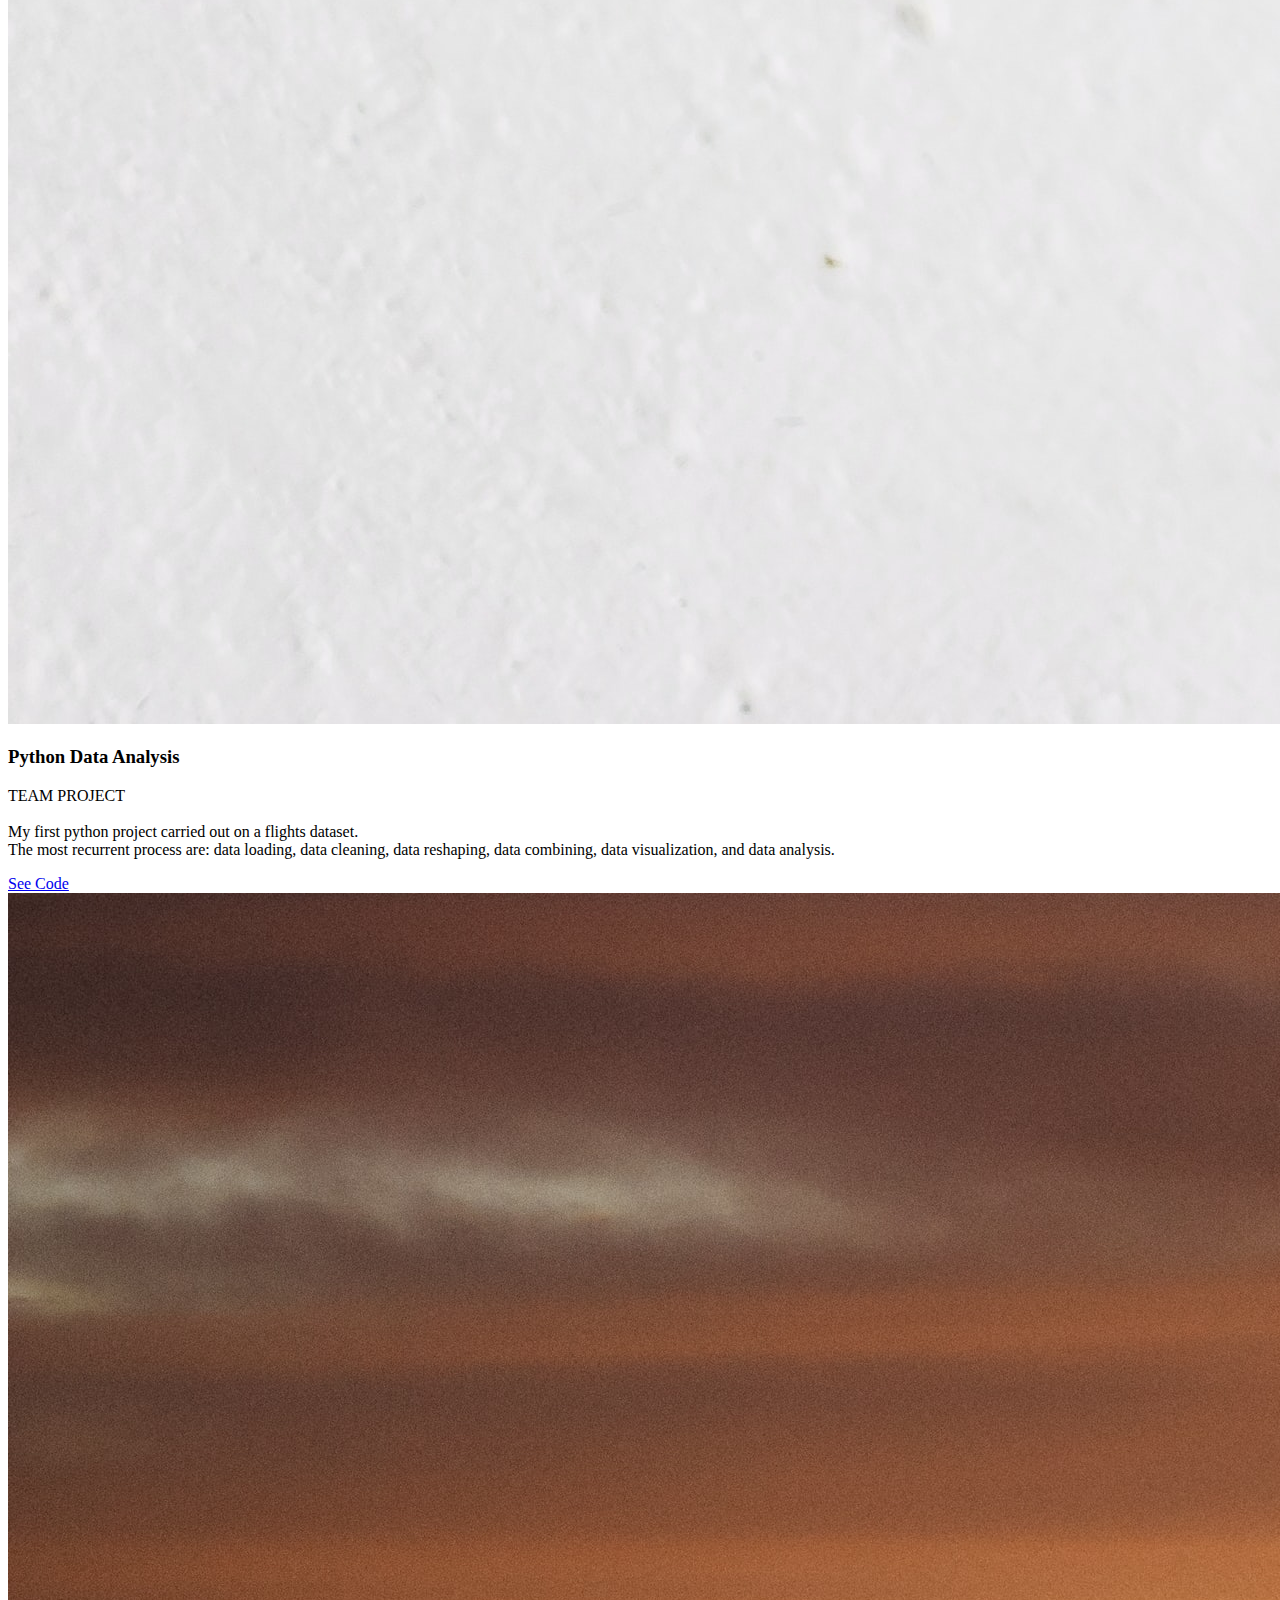
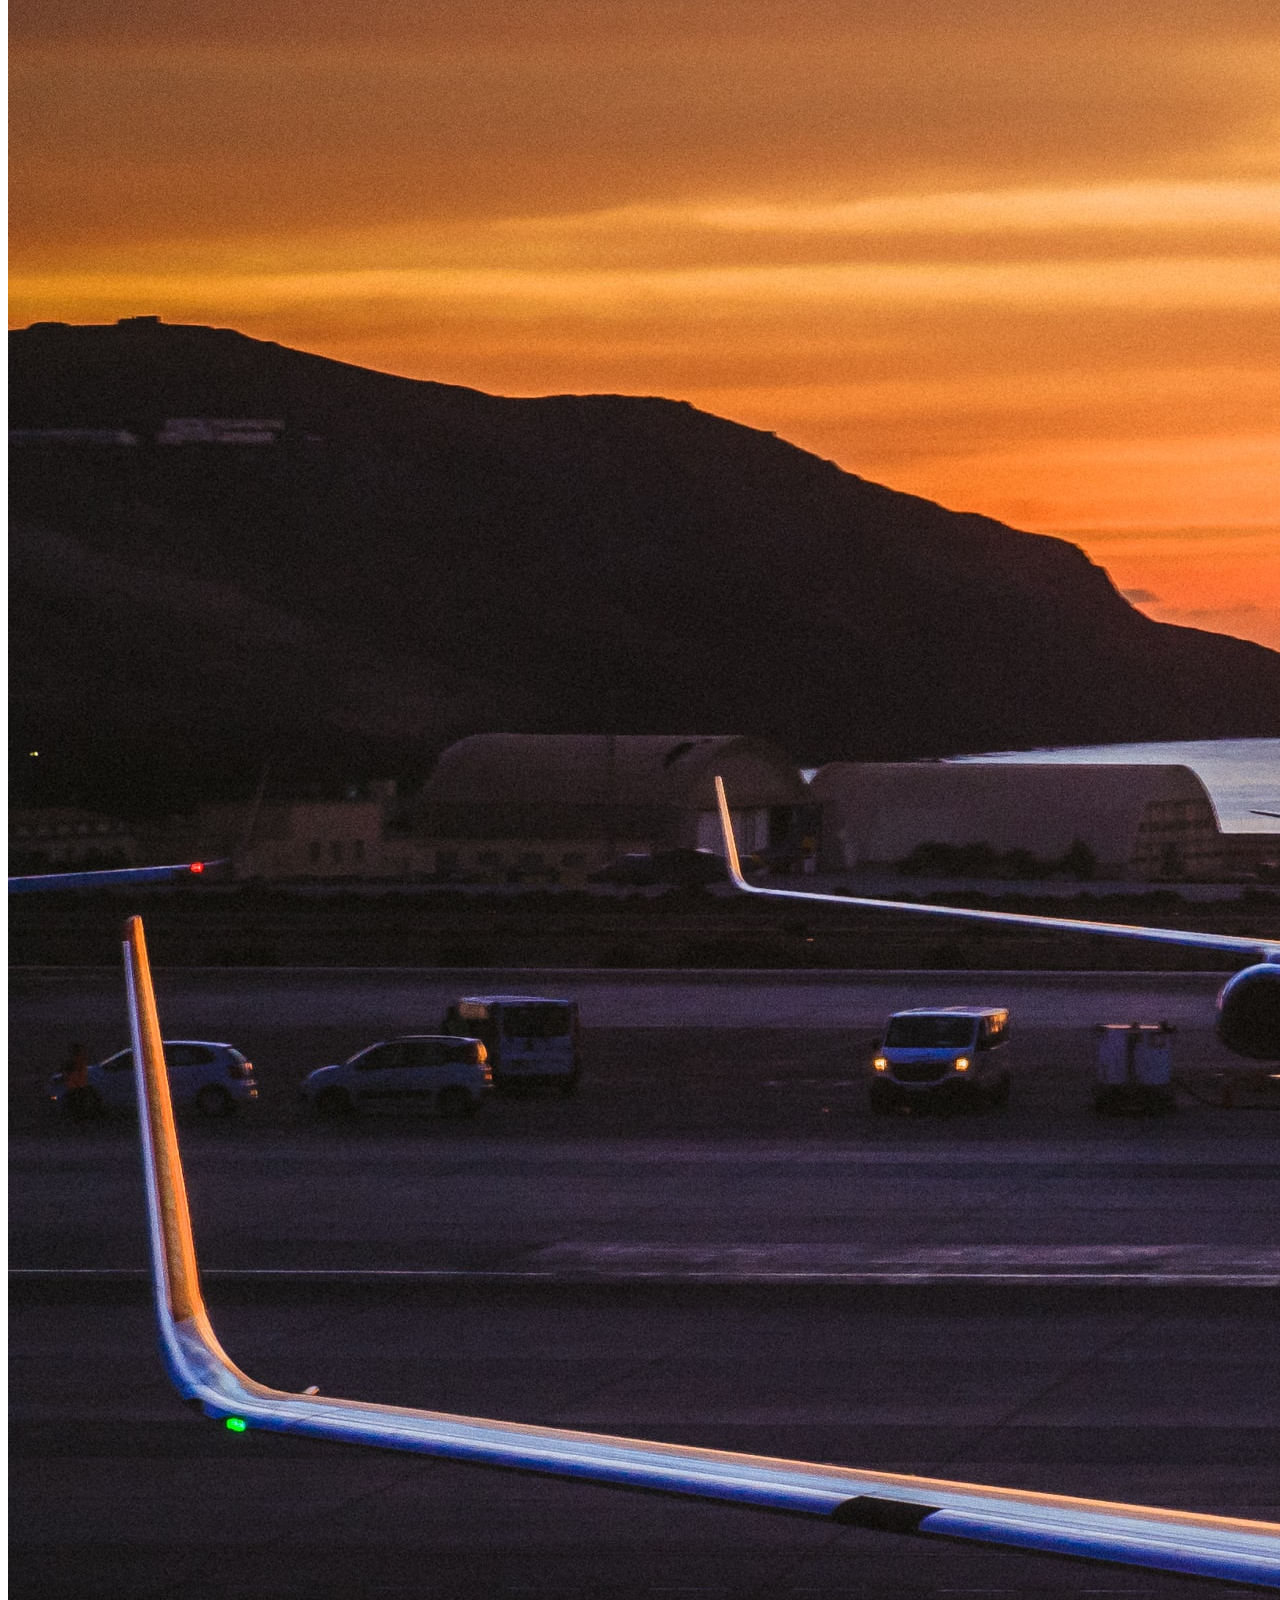
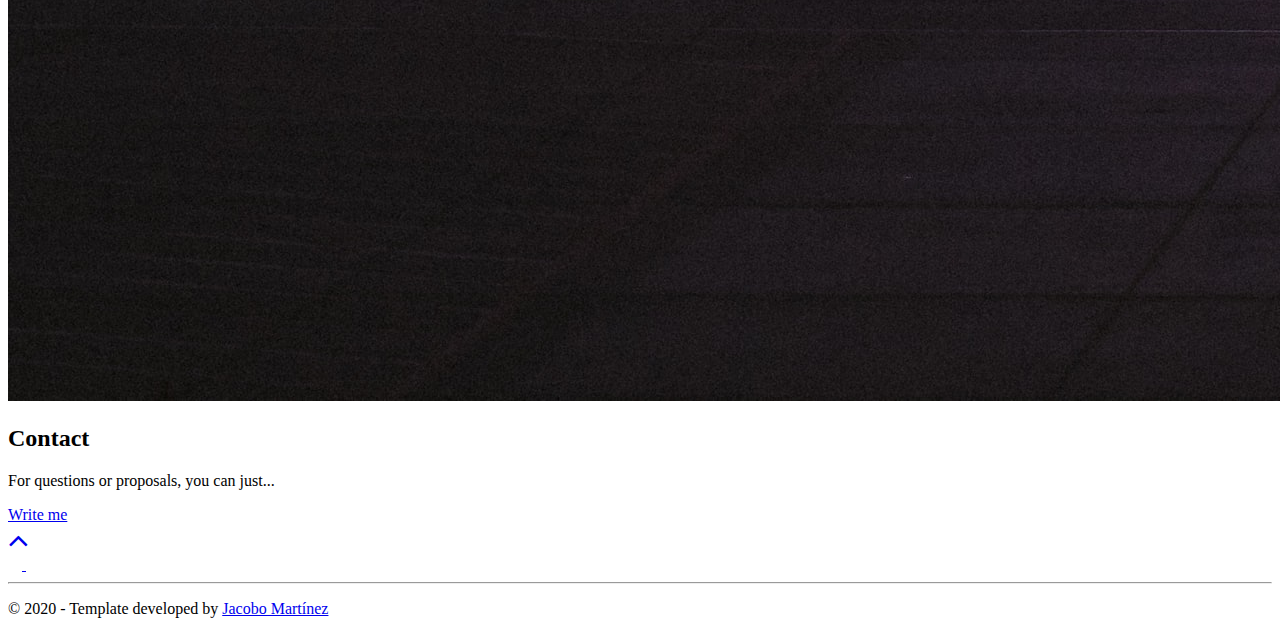
==== commit fe881c93: "Update template.html" ====
--- a/src/template.html
+++ b/src/template.html
@@ -65,7 +65,7 @@
             <div class="about-wrapper__info">
               <p class="about-wrapper__info-text">
                 I was born on the 7<sup>th</sup> of December 2000. <br>
-                I am a student, currently attending my third-year at the Bachelor's Degree in Digital Management.
+                I am a graduate of the Bachelor's Degree in Digital Management at H-Farm, working as a Data Analyst in the Aviation sector.
               </p>
               <p class="about-wrapper__info-text">
                 I am interested in the tech world!
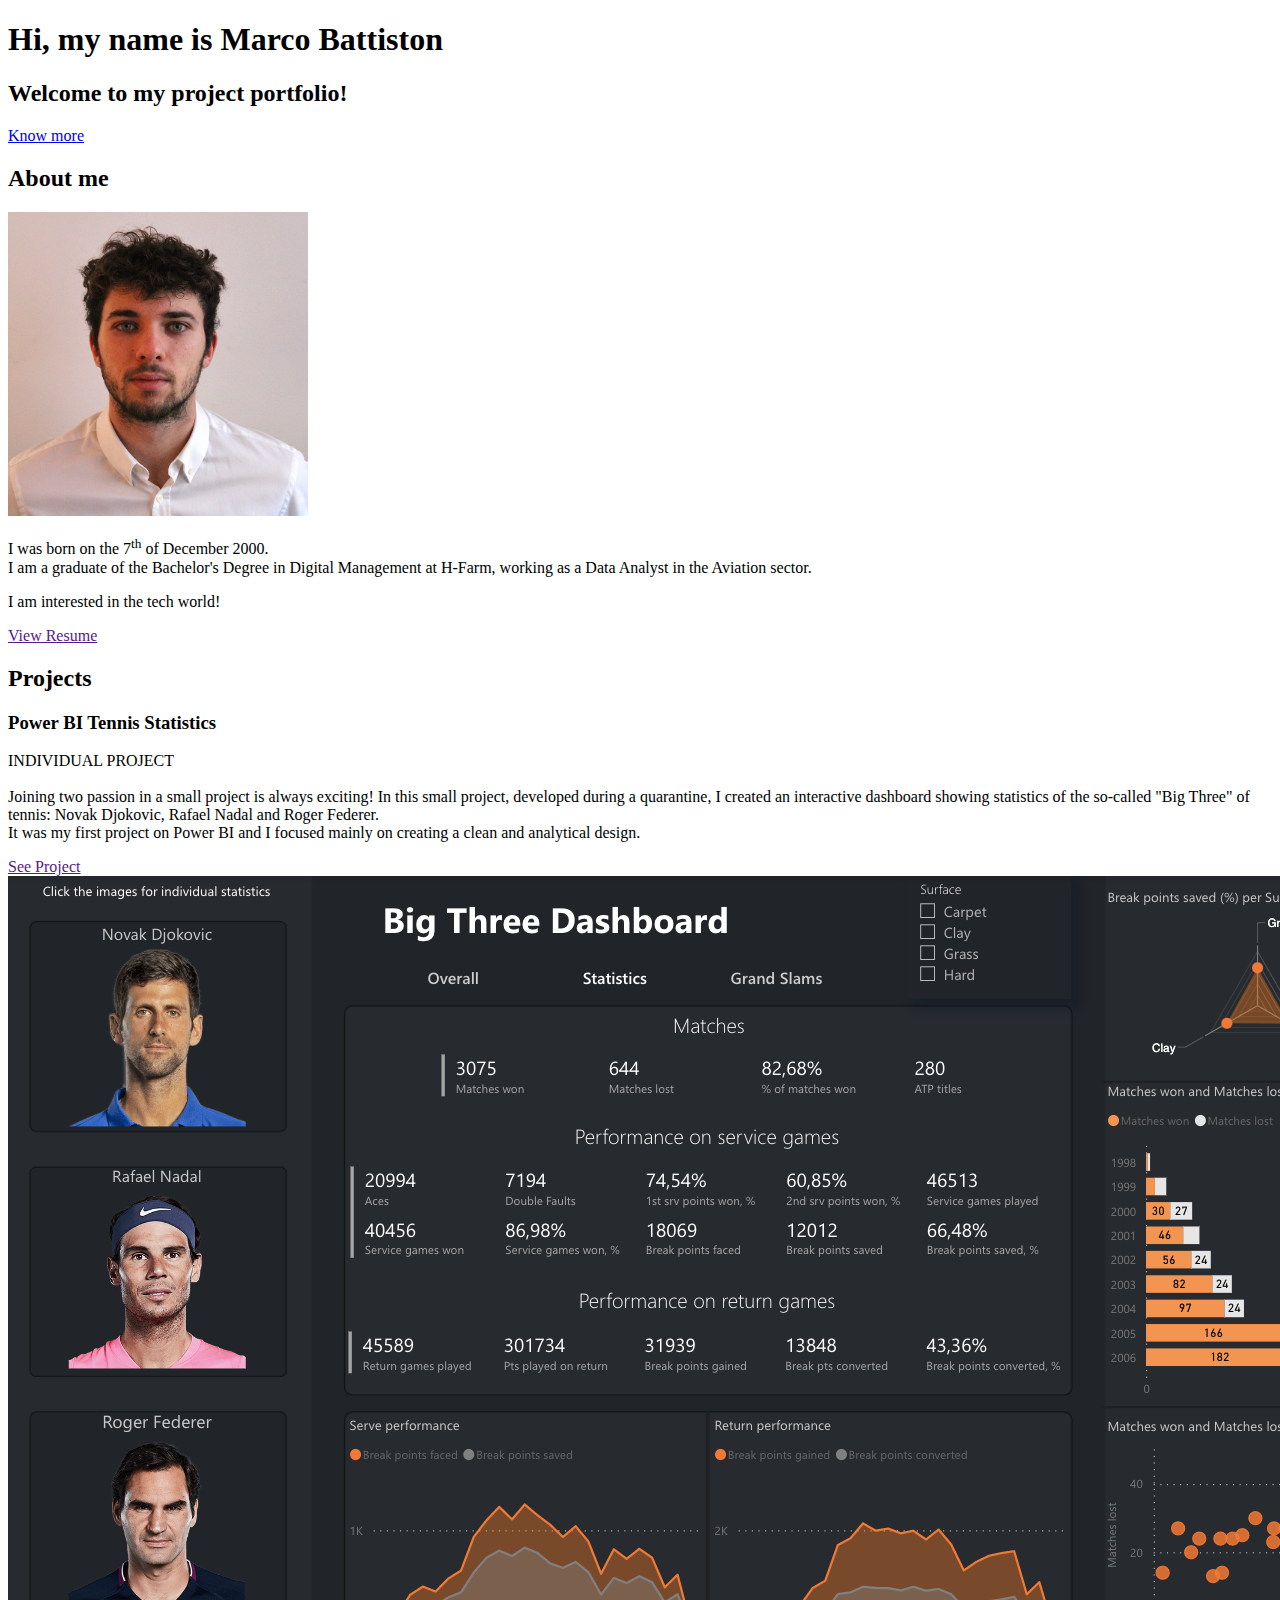
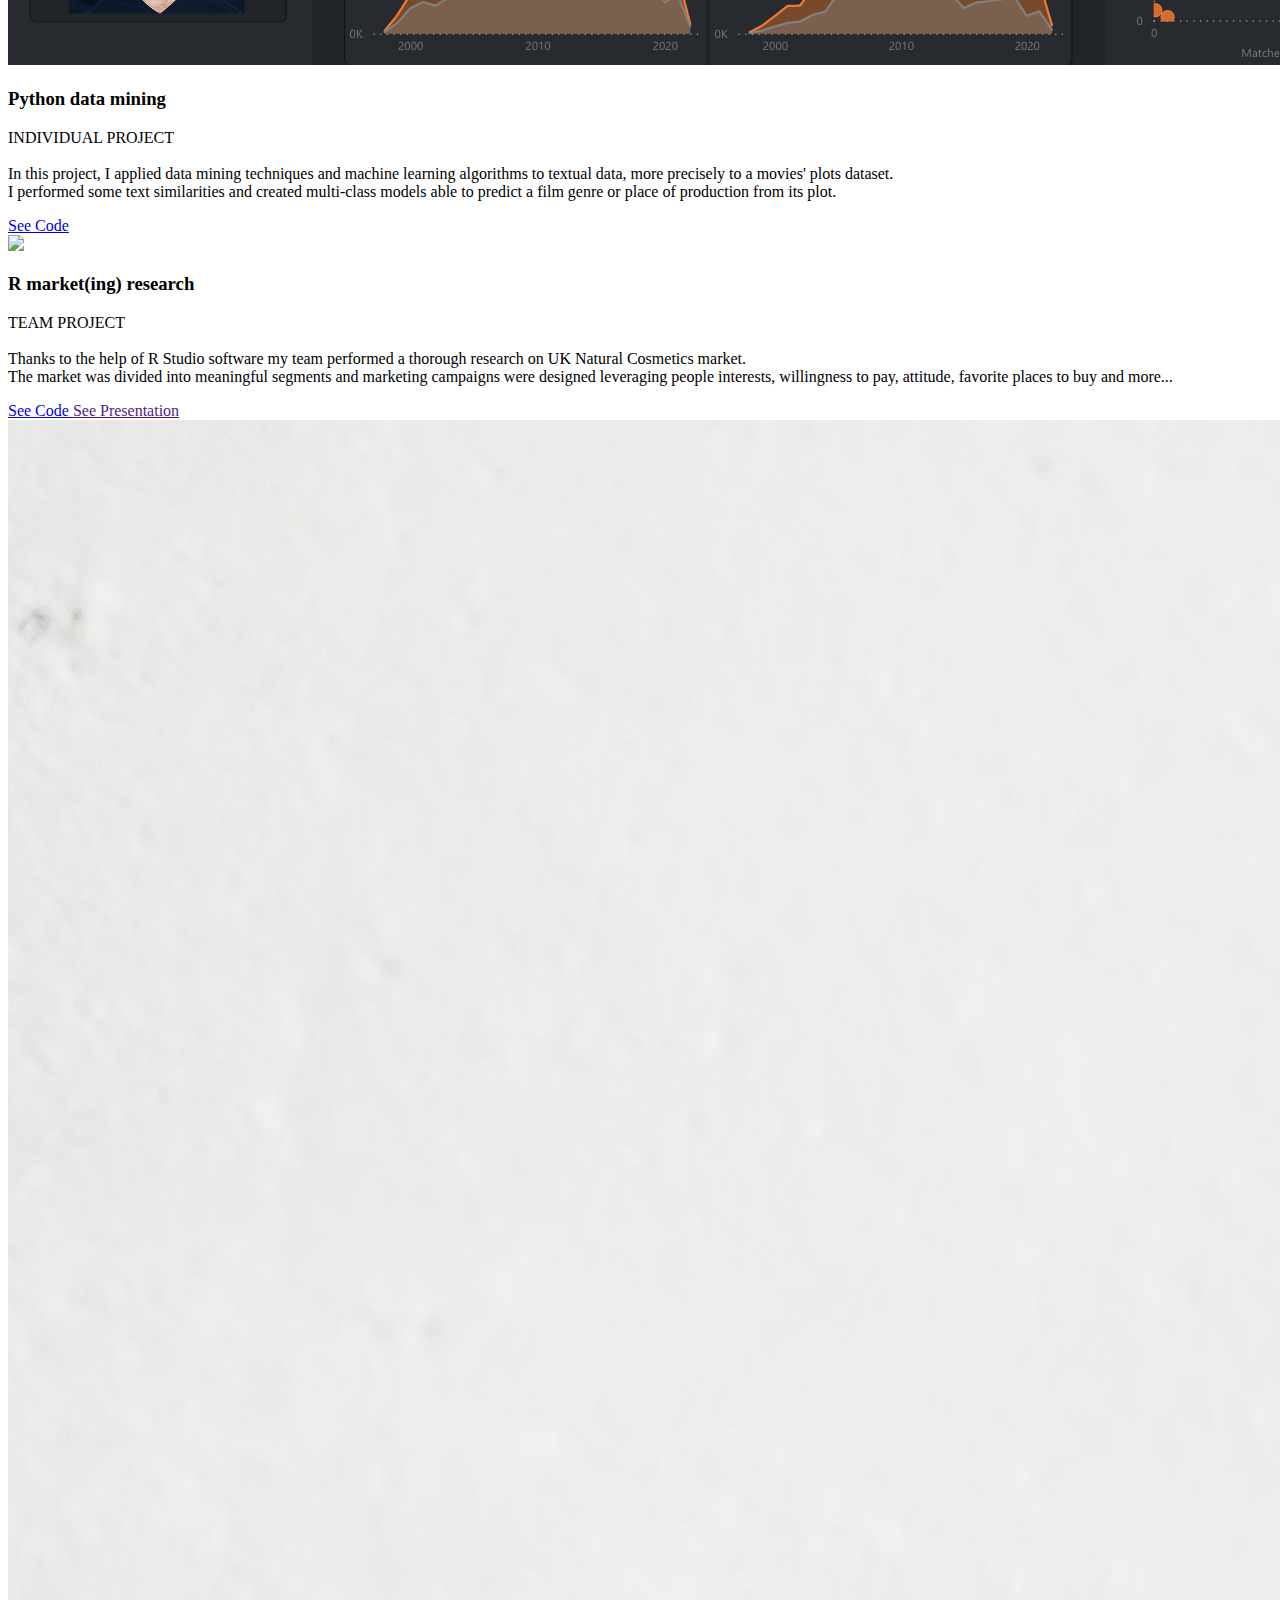
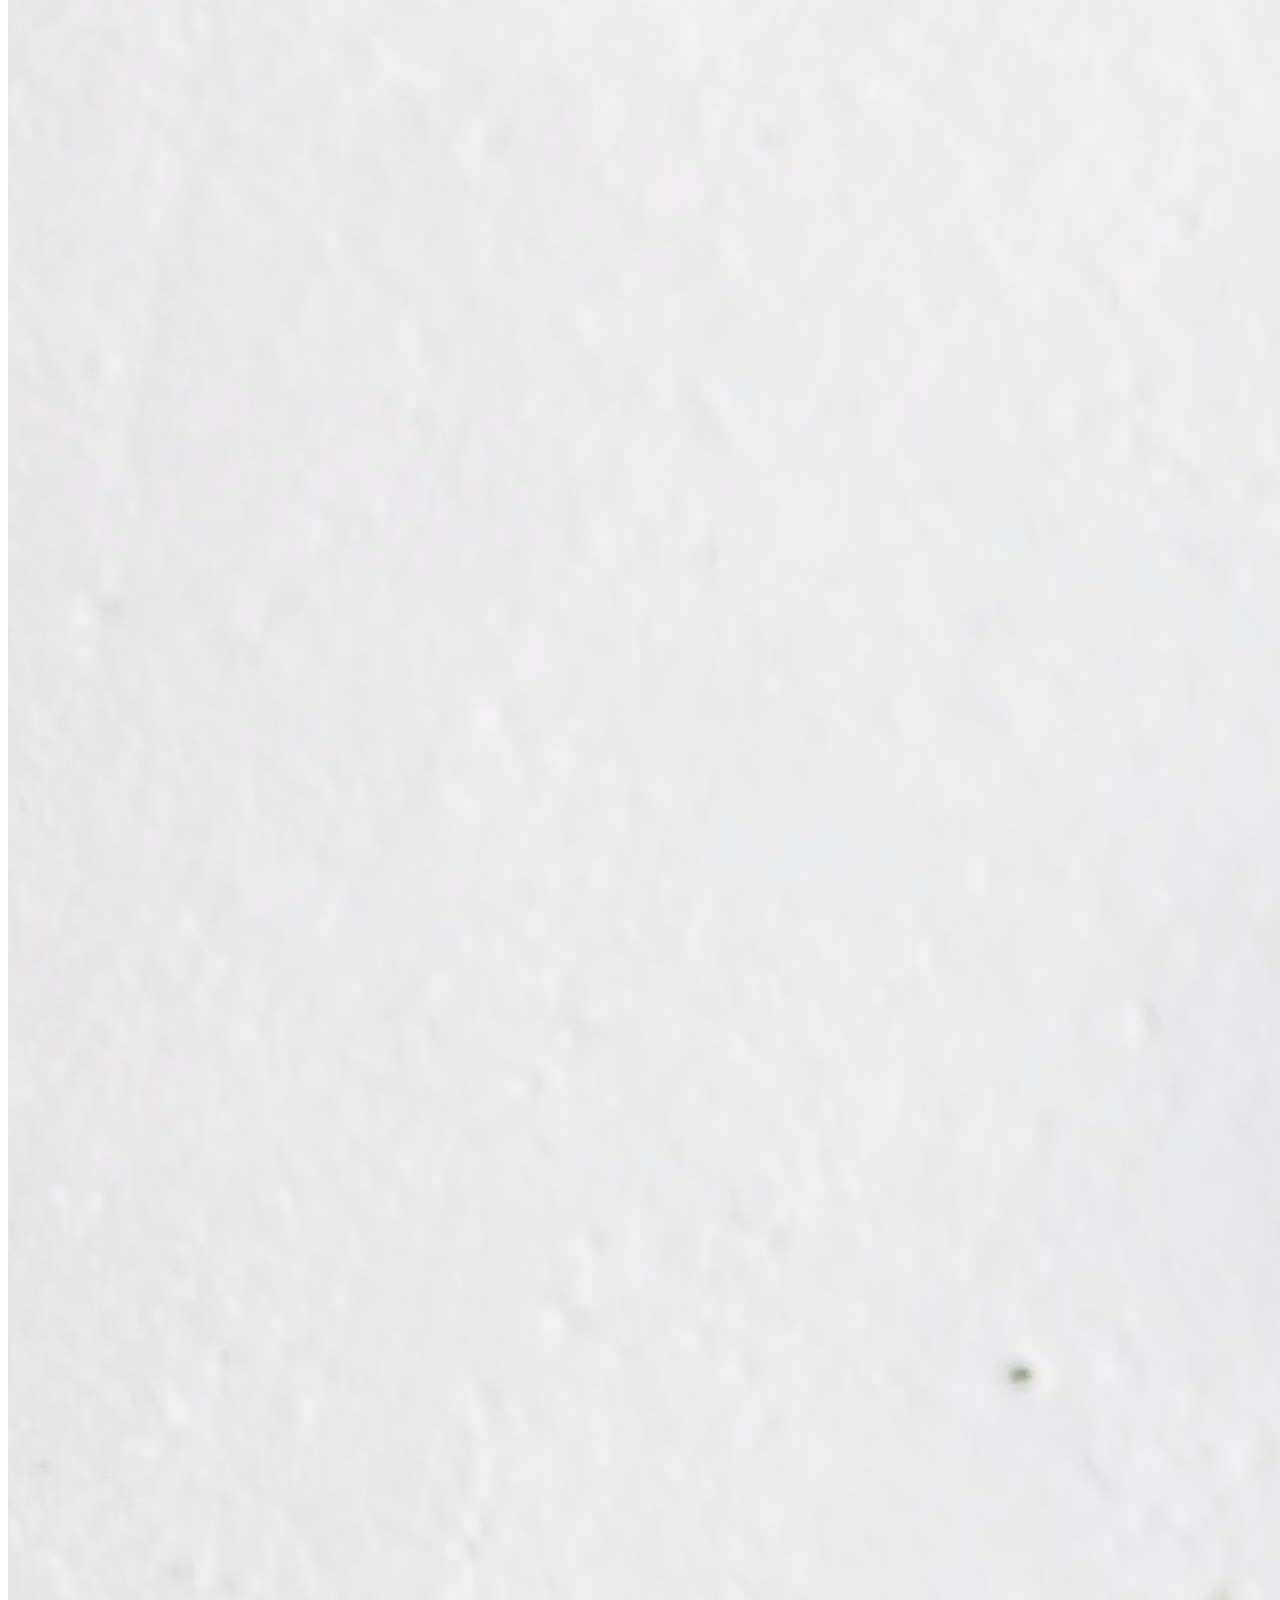
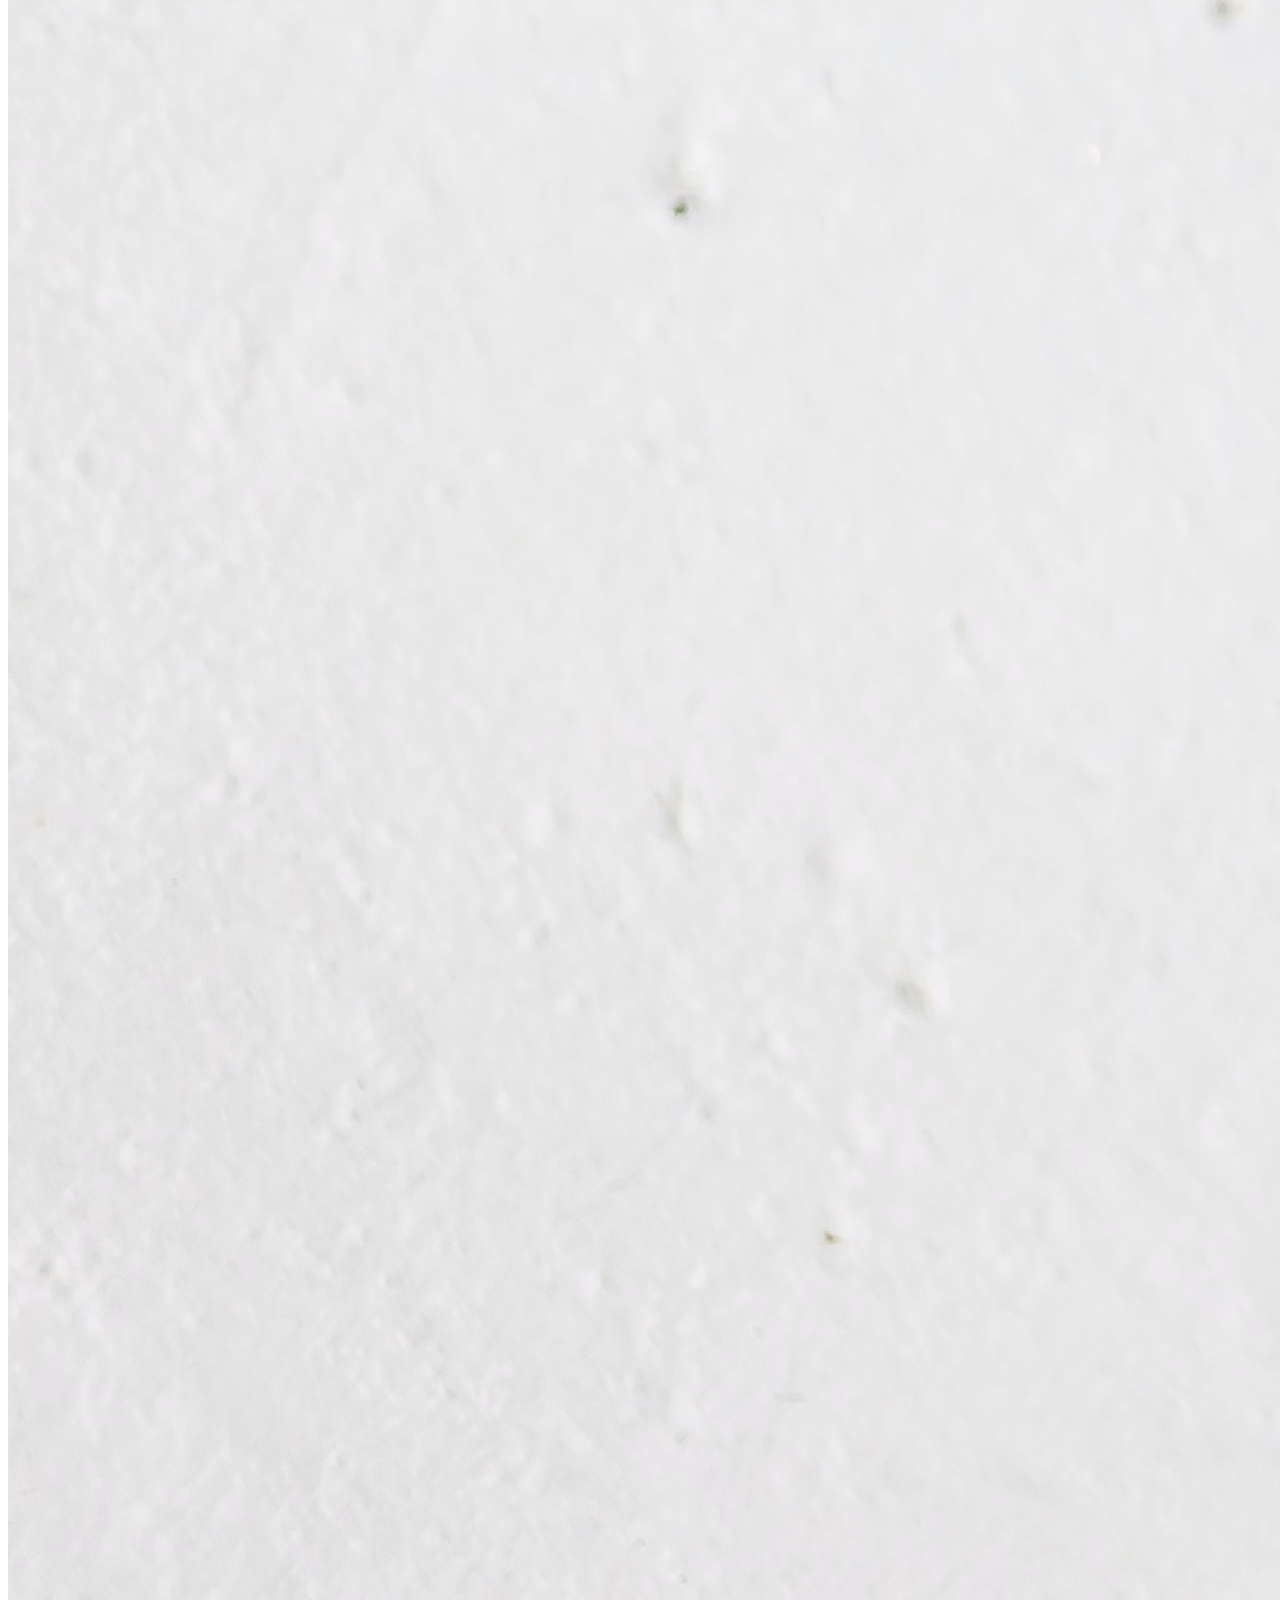
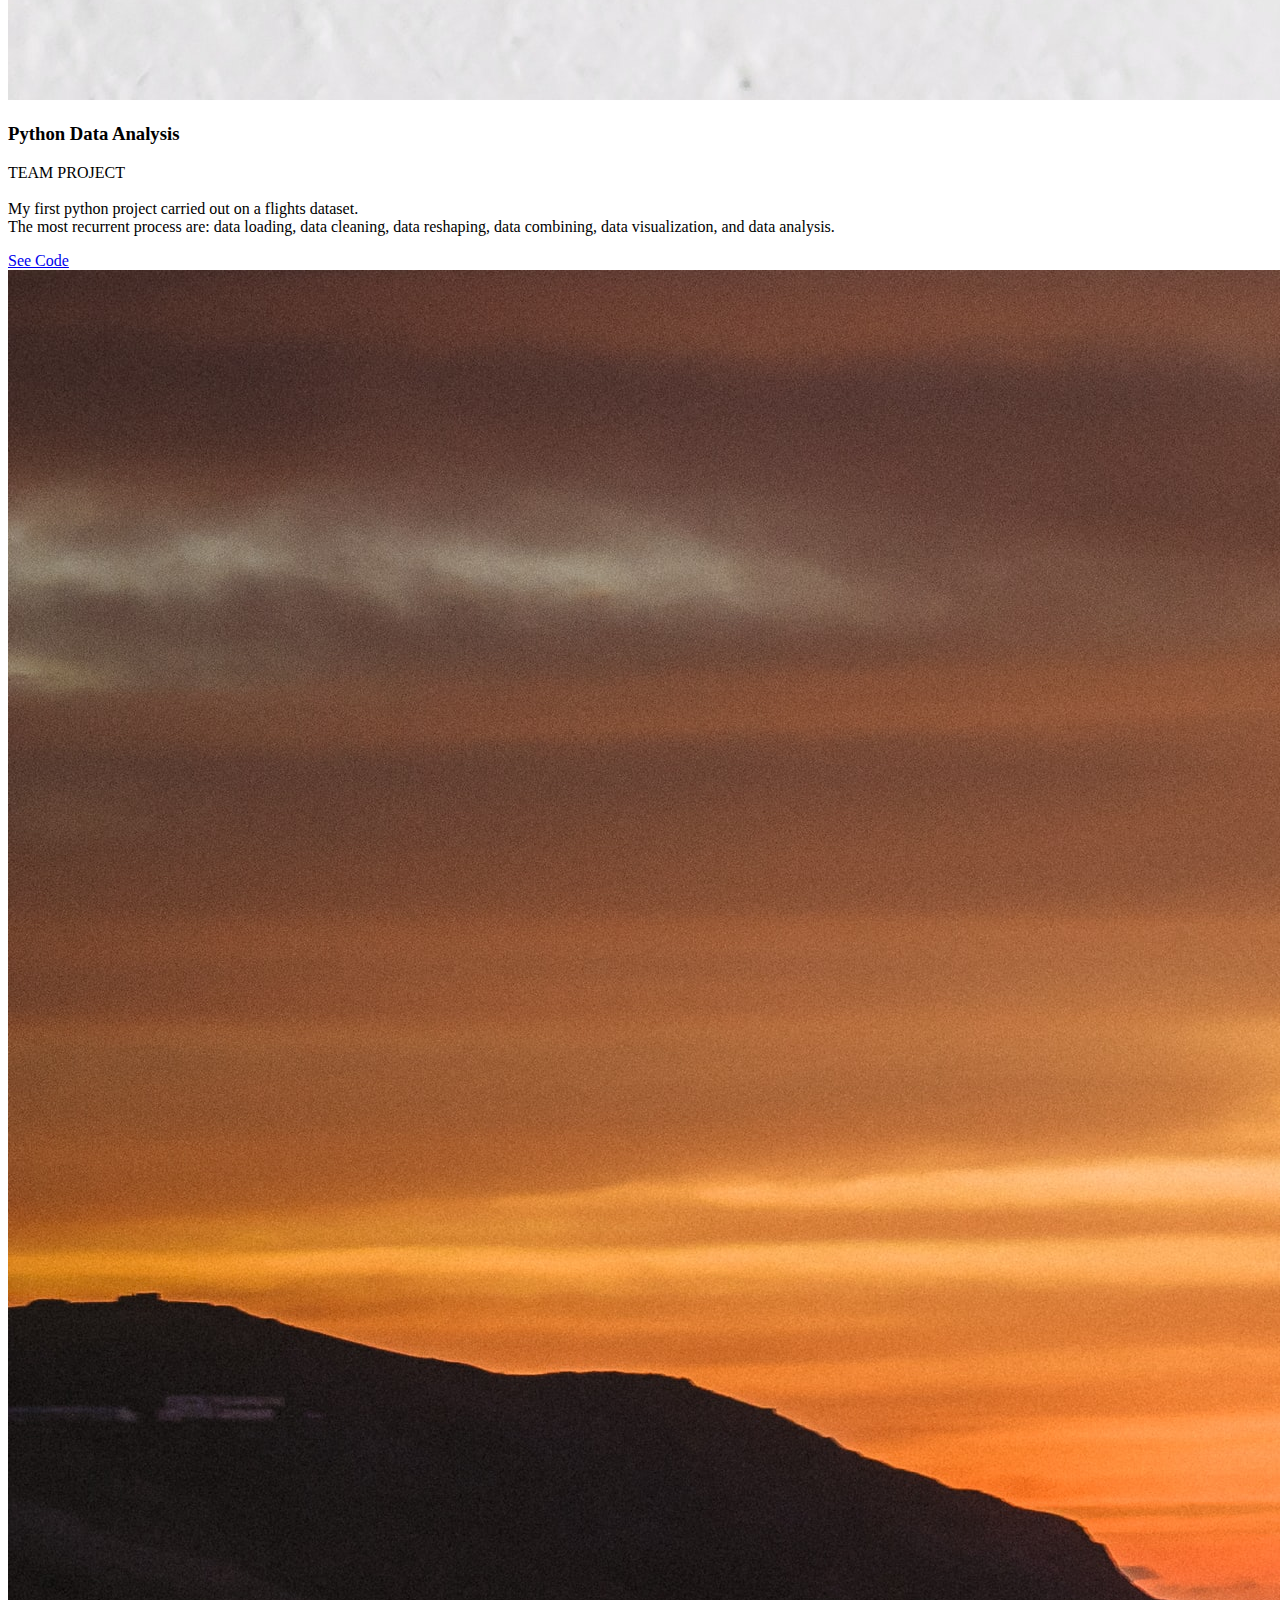
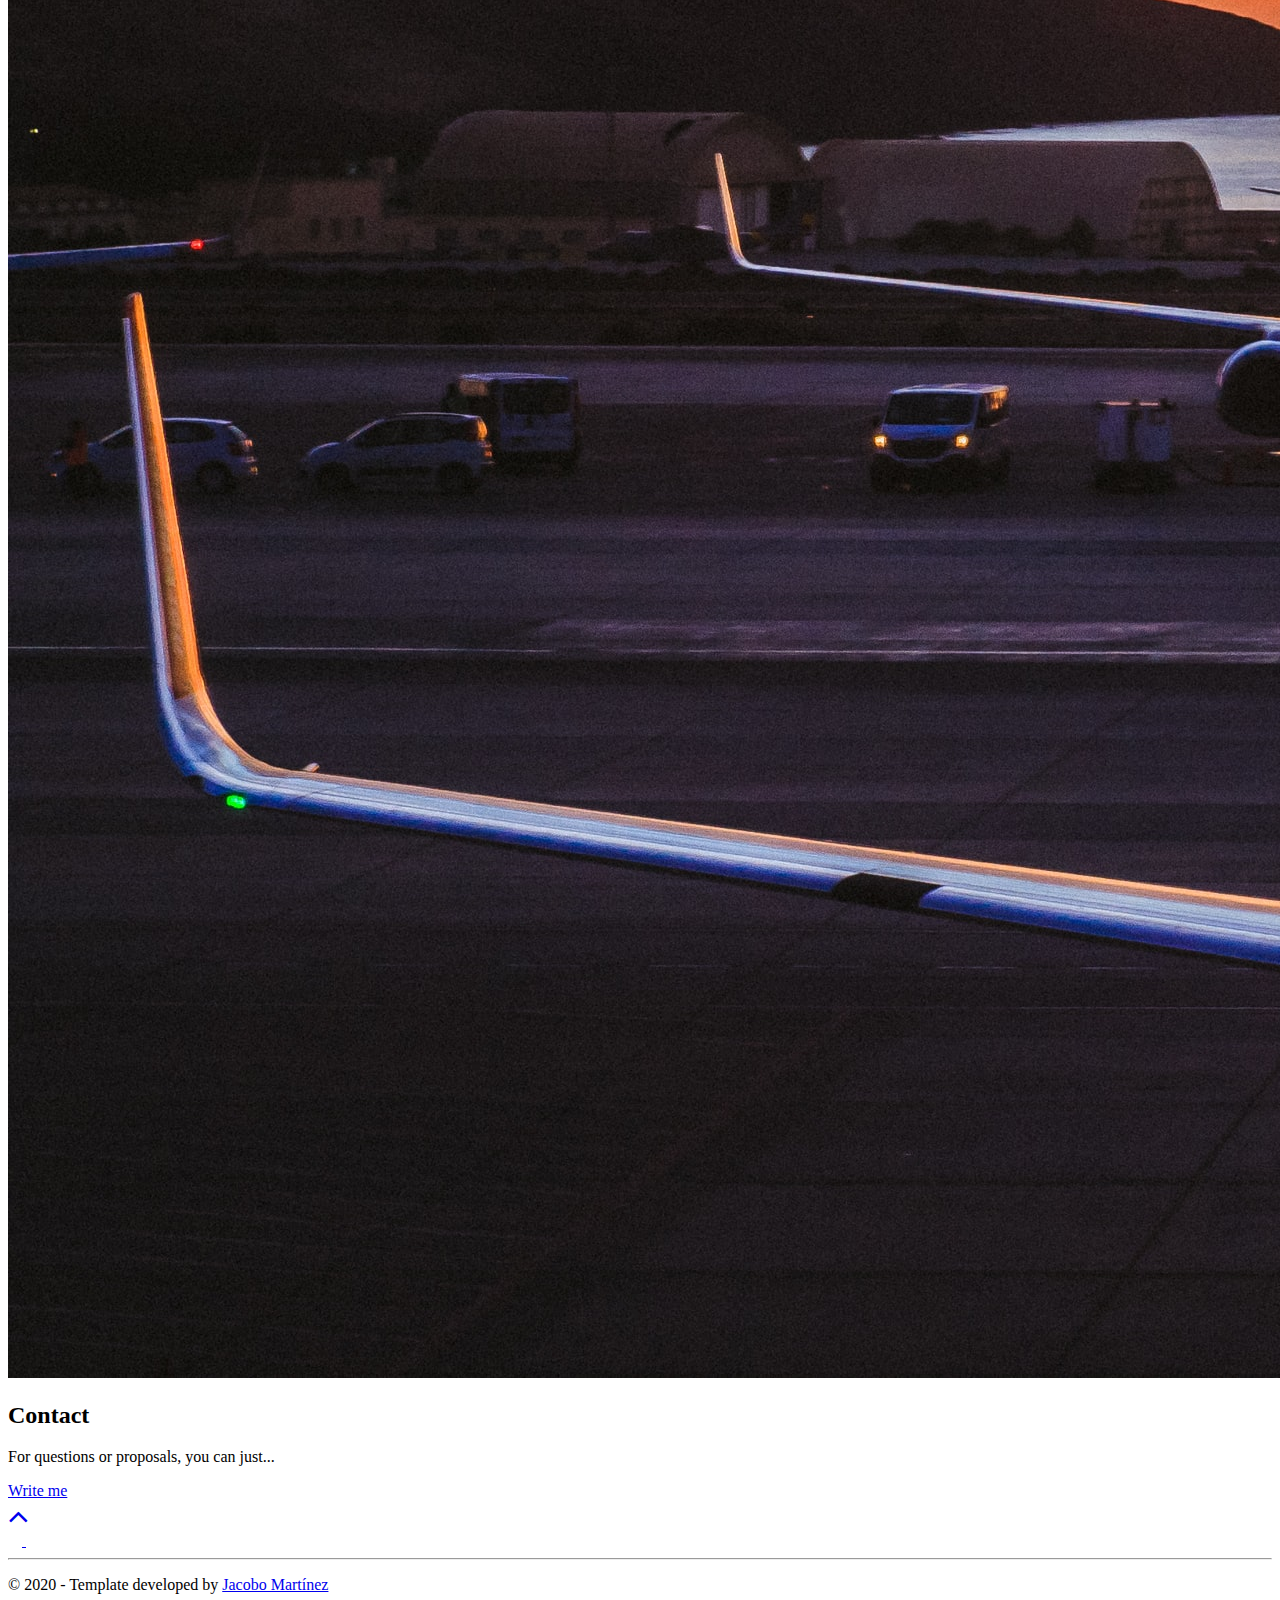
==== commit 231f0de0: "Added PBI project" ====
--- a/src/template.html
+++ b/src/template.html
@@ -92,6 +92,39 @@
           <div class="row">
             <div class="col-lg-4 col-sm-12">
               <div class="project-wrapper__text">
+                <h3 class="project-wrapper__text-title">Power BI Tennis Statistics</h3>
+                <div>
+                  <p class="mb-4">
+                    INDIVIDUAL PROJECT <br>
+                    <br>
+                    Joining two passion in a small project is always exciting! In this small project, developed during a quarantine, I created an interactive dashboard showing statistics of the so-called "Big Three" of tennis: Novak Djokovic, Rafael Nadal and Roger Federer.<br>
+                    It was my first project on Power BI and I focused mainly on creating a clean and analytical design.
+                  </p>
+                </div>
+                <a target="_blank" class="cta-btn cta-btn--hero" href="">
+                  See Project
+                </a>
+              </div>
+            </div>
+            <div class="col-lg-8 col-sm-12">
+              <div class="project-wrapper__image">
+                <a href="" target="_blank">
+                  <div data-tilt class="thumbnail rounded">
+                    <img class="img-fluid" src="./assets/project_3.jpg" />
+                  </div>
+                </a>
+              </div>
+            </div>
+          </div>
+          <!-- /END Project -->
+
+          
+          
+          
+          <!-- Each .row is a project -->
+          <div class="row">
+            <div class="col-lg-4 col-sm-12">
+              <div class="project-wrapper__text">
                 <h3 class="project-wrapper__text-title">Python data mining</h3>
                 <div>
                   <p class="mb-4">
